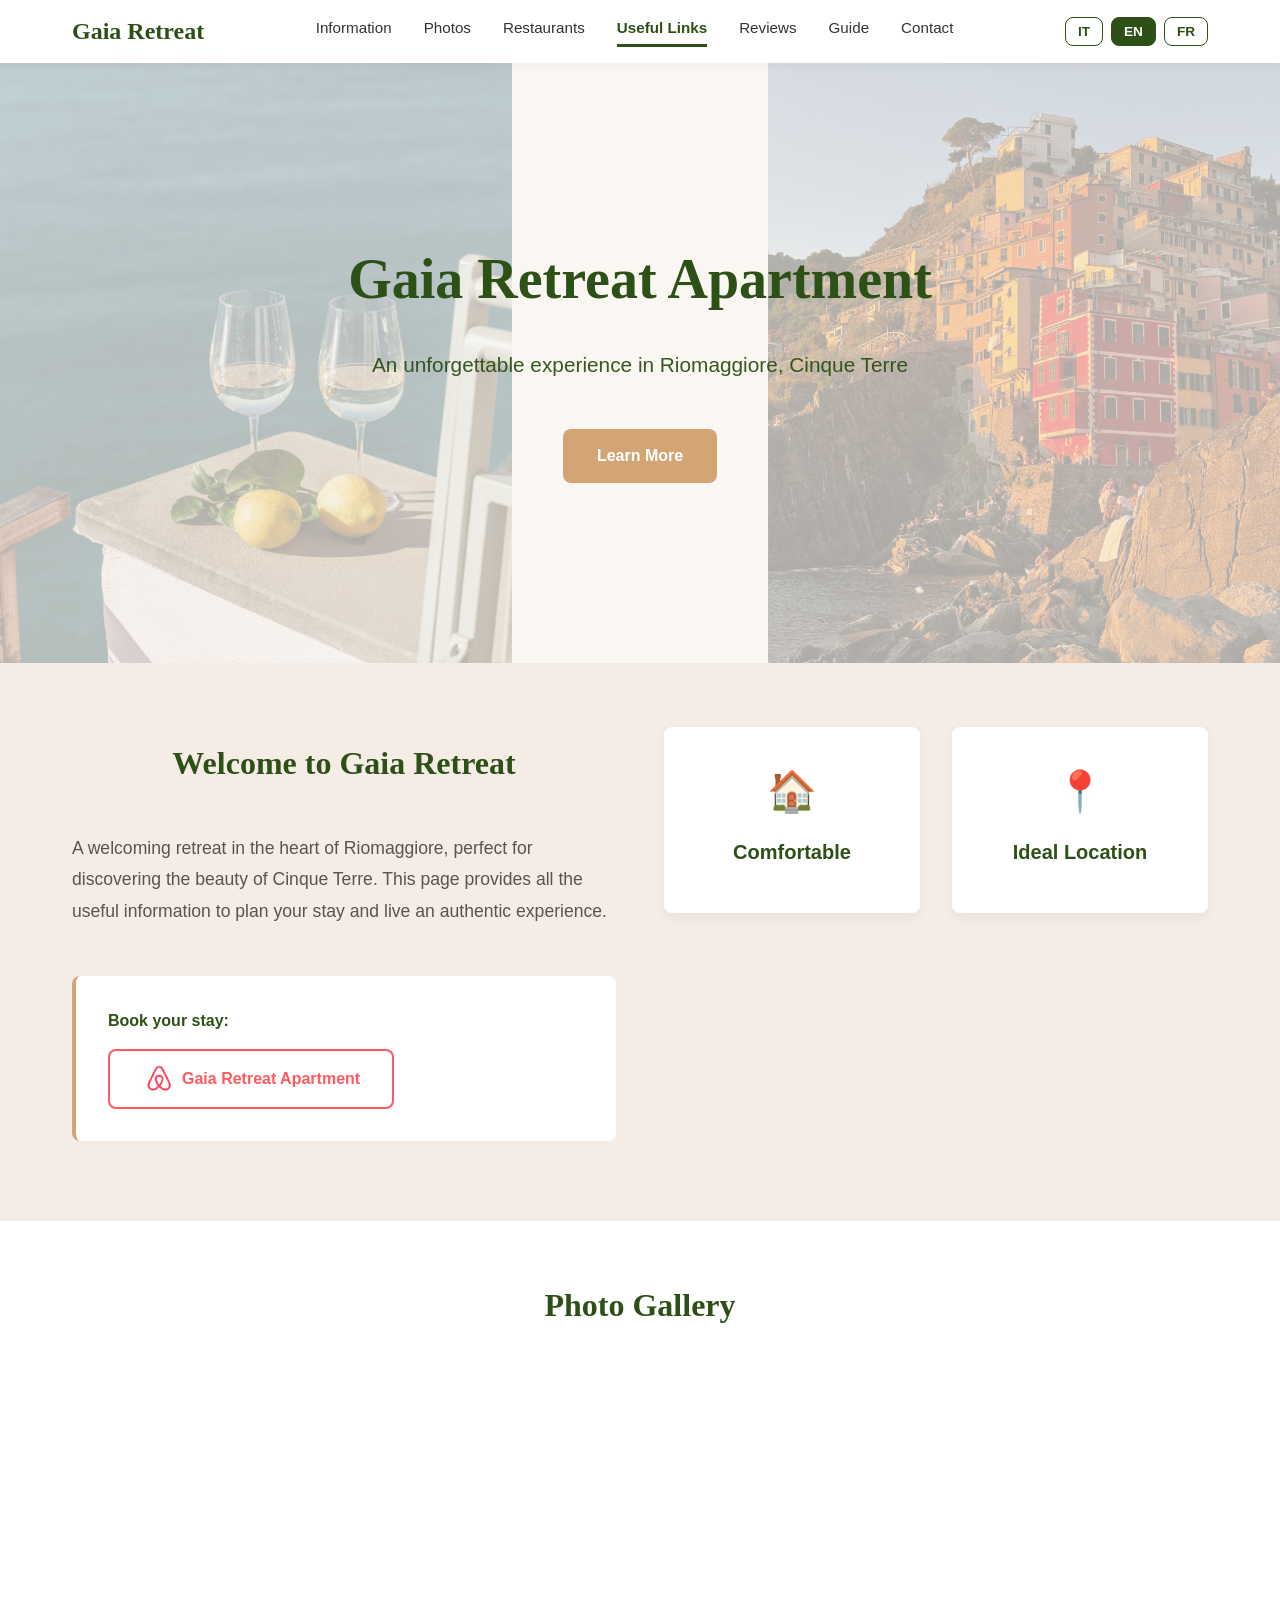
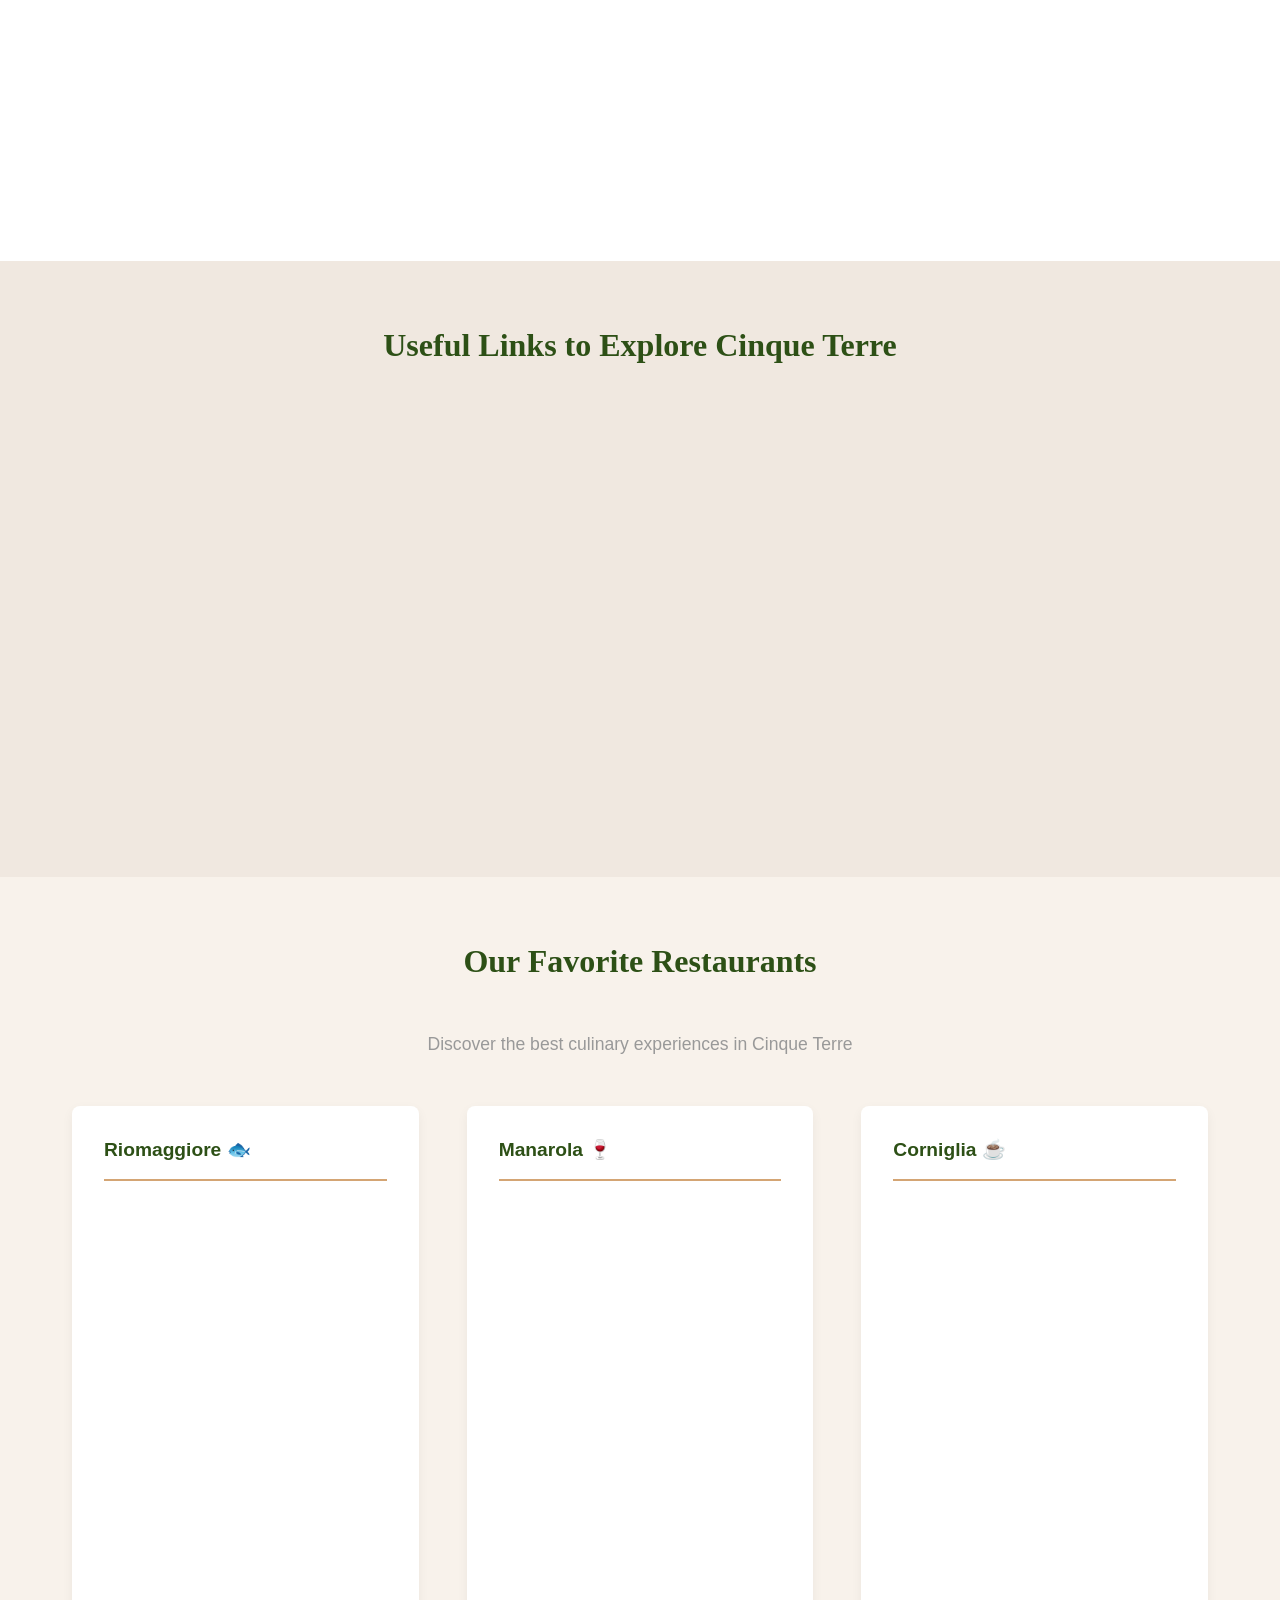
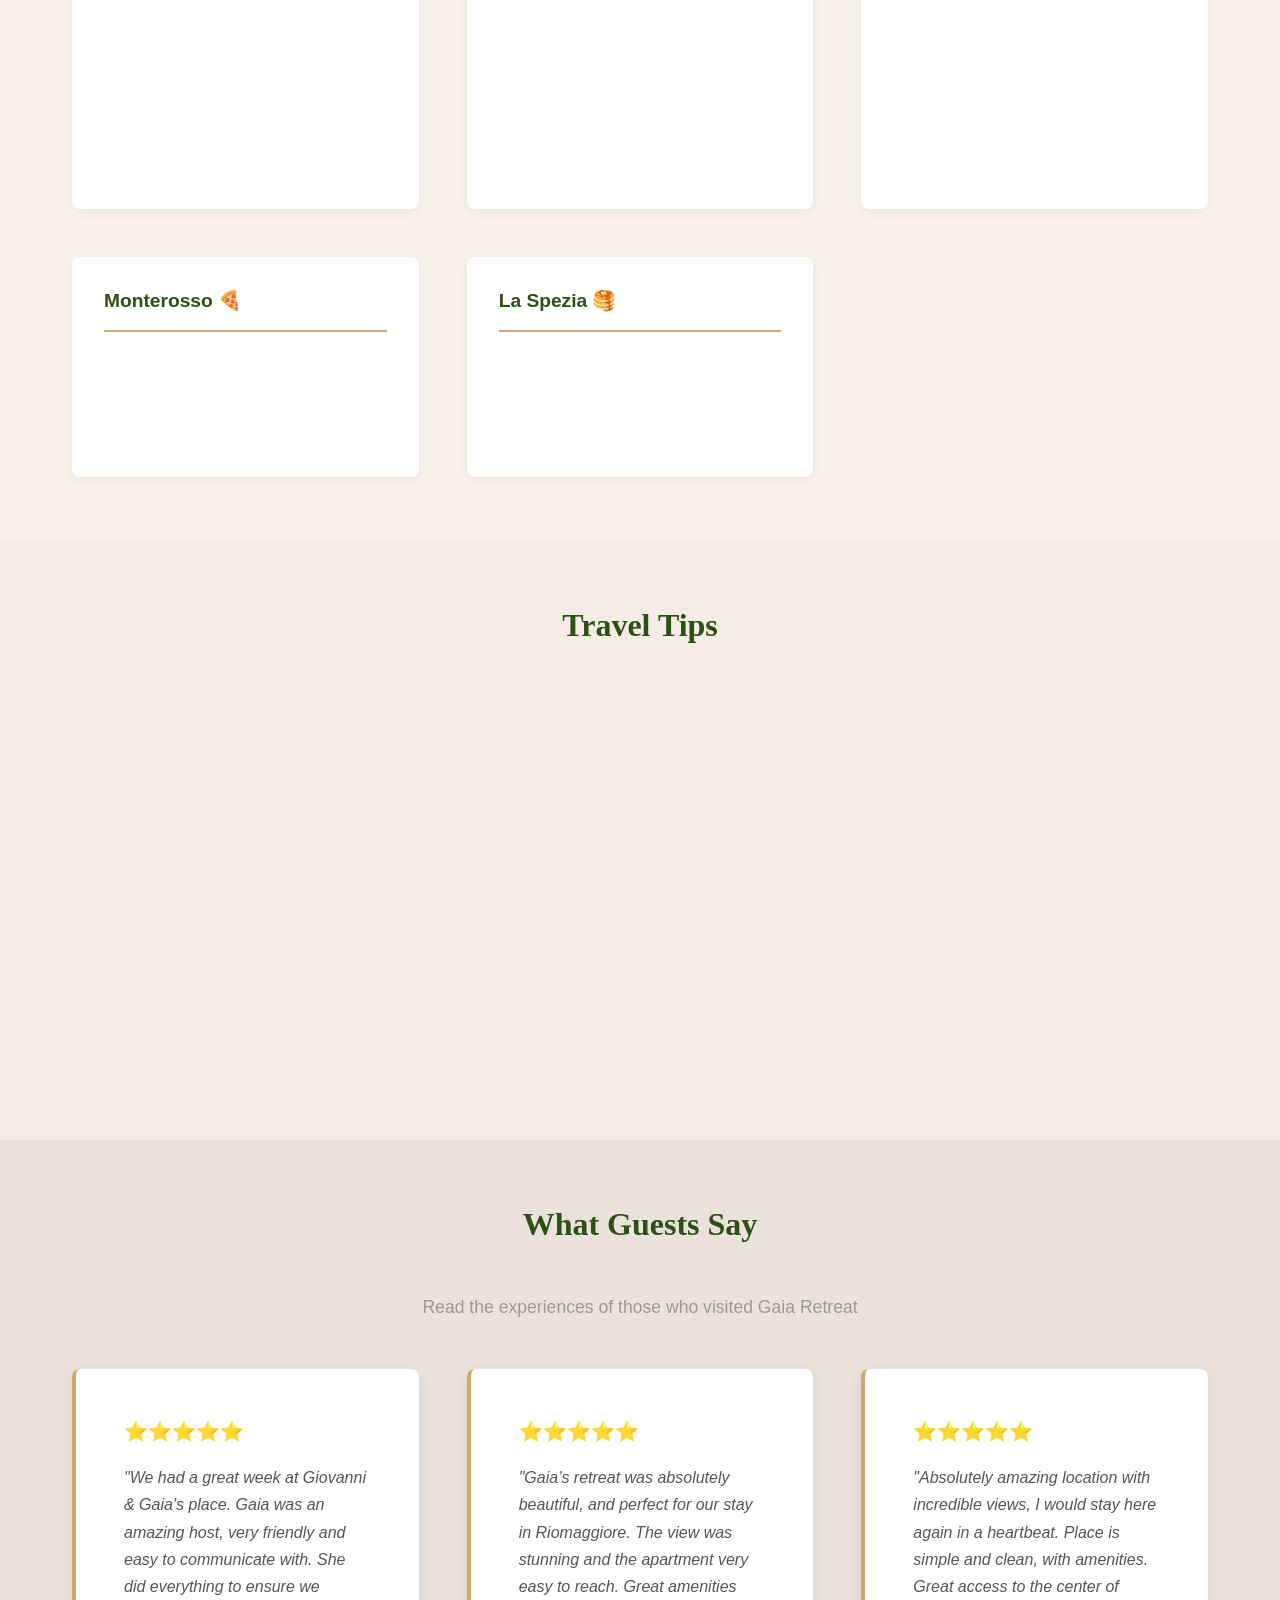
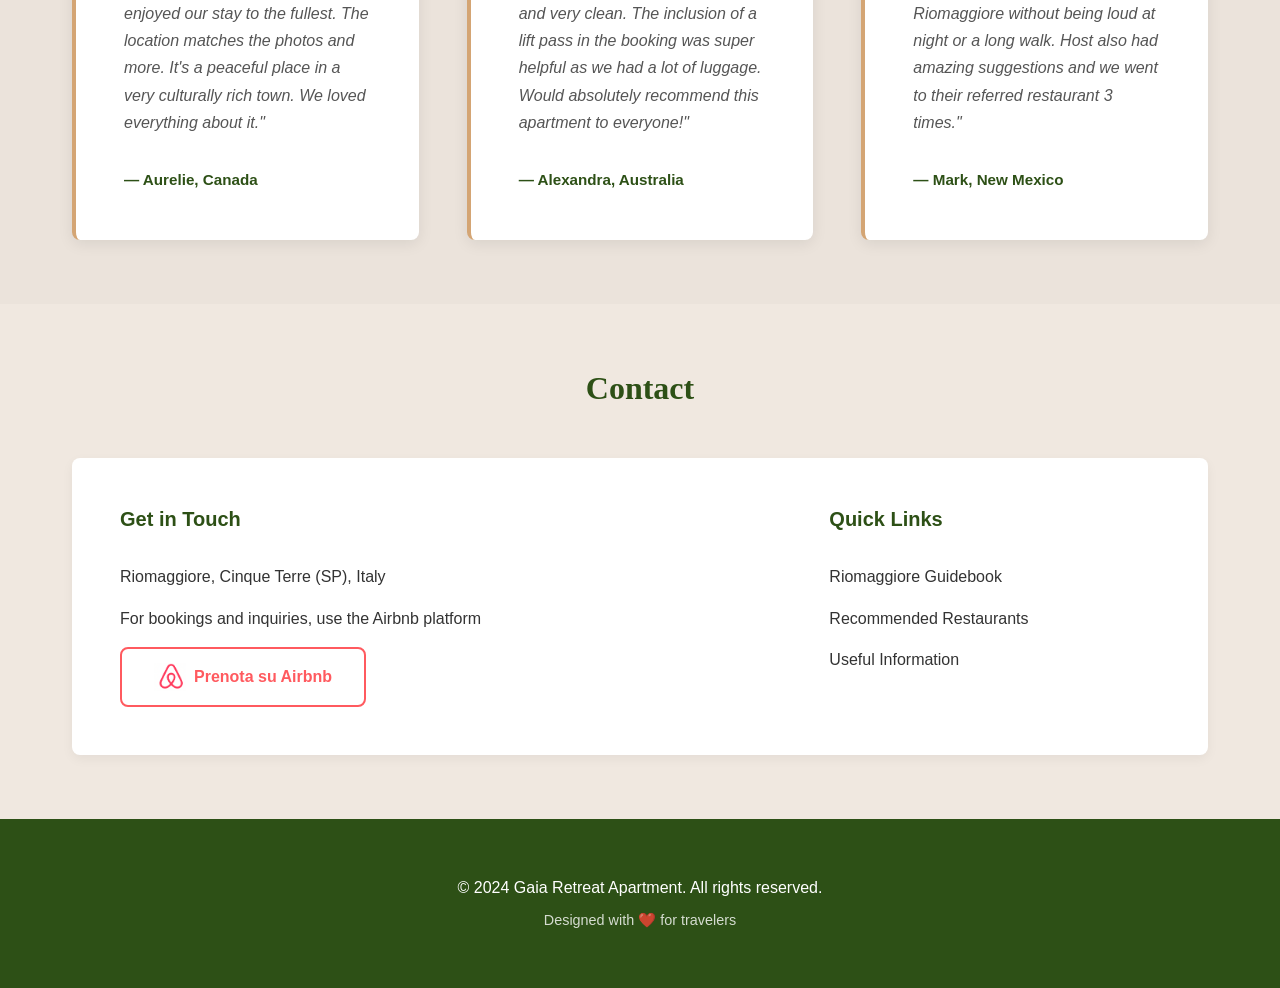
==== index.html @ 9d8e3b81 "Highlight Siti Utili menu item - Added nav-link-featured class to Siti Utili link - Green color text" ====
<!DOCTYPE html>
<html lang="it">
<head>
    <meta charset="UTF-8">
    <meta name="viewport" content="width=device-width, initial-scale=1.0">
    <meta name="description" content="Gaia Retreat Apartment - Luxury vacation rental in Riomaggiore, Cinque Terre">
    <meta name="theme-color" content="#2d5016">
    <title>Gaia Retreat Apartment - Riomaggiore, Cinque Terre</title>
    <link rel="stylesheet" href="styles.css">
</head>
<body>
    <!-- Navigation -->
    <nav class="navbar">
        <div class="container">
            <div class="nav-brand">
                <h1>Gaia Retreat</h1>
            </div>
            <button class="hamburger" id="hamburger">
                <span></span>
                <span></span>
                <span></span>
            </button>
            <div class="nav-menu" id="navMenu">
                <a href="#about" class="nav-link" data-i18n="nav.about">Informazioni</a>
                <a href="#gallery" class="nav-link" data-i18n="nav.gallery">Foto</a>
                <a href="#restaurants" class="nav-link" data-i18n="nav.restaurants">Locali</a>
                <a href="#useful-links" class="nav-link nav-link-featured" data-i18n="nav.links">Siti Utili</a>
                <a href="#testimonials" class="nav-link" data-i18n="nav.reviews">Recensioni</a>
                <a href="#travel-tips" class="nav-link" data-i18n="nav.tips">Guida</a>
                <a href="#contact" class="nav-link" data-i18n="nav.contact">Contatti</a>
            </div>
            <div class="language-switcher">
                <button class="lang-btn" data-lang="it">IT</button>
                <button class="lang-btn active" data-lang="en">EN</button>
                <button class="lang-btn" data-lang="fr">FR</button>
            </div>
        </div>
    </nav>

    <!-- Hero Section -->
    <header class="hero">
        <div class="hero-background hero-background-left"></div>
        <div class="hero-content">
            <h2 class="hero-title" data-i18n="hero.title">Gaia Retreat Apartment</h2>
            <p class="hero-subtitle" data-i18n="hero.subtitle">Un'esperienza indimenticabile a Riomaggiore, Cinque Terre</p>
            <a href="#about" class="btn btn-primary" data-i18n="hero.cta">Scopri di più</a>
        </div>
        <div class="hero-background hero-background-right"></div>
    </header>

    <!-- About Section -->
    <section id="about" class="section about-section">
        <div class="container">
            <div class="about-grid">
                <div class="about-content">
                    <h2 class="section-title" data-i18n="about.title">Benvenuto a Gaia Retreat</h2>
                    <p class="about-text" data-i18n="about.description">Un rifugio accogliente nel cuore di Riomaggiore, perfetto per scoprire la bellezza delle Cinque Terre. Questa pagina è stata pensata per fornire tutte le informazioni utili per pianificare il tuo soggiorno e vivere un'esperienza autentica.</p>
                    
                    <div class="booking-cta">
                        <p data-i18n="about.booking">Prenota il tuo soggiorno:</p>
                        <a href="https://www.airbnb.it/rooms/1349419281125459428" target="_blank" class="btn btn-primary btn-airbnb" data-lang-link="airbnb-booking">
                            <img src="images/airbnb-logo.png" alt="Airbnb" class="airbnb-logo">
                            Gaia Retreat Apartment
                        </a>
                    </div>
                </div>
                <div class="about-features">
                    <div class="feature-card">
                        <span class="feature-icon">🏠</span>
                        <h3 data-i18n="features.comfortable">Confortevole</h3>
                    </div>
                    <div class="feature-card">
                        <span class="feature-icon">📍</span>
                        <h3 data-i18n="features.location">Posizione ideale</h3>
                    </div>
                    <div class="feature-card">
                        <span class="feature-icon">🌅</span>
                        <h3 data-i18n="features.views">Vedute mozzafiato</h3>
                    </div>
                    <div class="feature-card">
                        <span class="feature-icon">❤️</span>
                        <h3 data-i18n="features.authentic">Esperienza autentica</h3>
                    </div>
                </div>
            </div>
        </div>
    </section>

    <!-- Gallery Section -->
    <section id="gallery" class="section gallery-section">
        <div class="container">
            <h2 class="section-title" data-i18n="gallery.title">Galleria Foto</h2>
            <div class="gallery-grid">
                <div class="gallery-item">
                    <img src="images/apartment-view.jpg" alt="Apartment view" loading="lazy">
                </div>
                <div class="gallery-item">
                    <img src="images/living-room.jpg" alt="Living room" loading="lazy">
                </div>
                <div class="gallery-item">
                    <img src="images/bedroom.jpg" alt="Bedroom" loading="lazy">
                </div>
                <div class="gallery-item">
                    <img src="images/kitchen.jpg" alt="Kitchen" loading="lazy">
                </div>
                <div class="gallery-item">
                    <img src="images/bathroom.jpg" alt="Bathroom" loading="lazy">
                </div>
                <div class="gallery-item">
                    <img src="images/terrace.jpg" alt="Terrace" loading="lazy">
                </div>
                <div class="gallery-item">
                    <img src="images/town_view.jpg" alt="Town view" loading="lazy">
                </div>
                <div class="gallery-item">
                    <img src="images/details.jpg" alt="Details" loading="lazy">
                </div>
            </div>
        </div>
    </section>

    <!-- Useful Links Section -->
    <section id="useful-links" class="section links-section">
        <div class="container">
            <h2 class="section-title" data-i18n="links.title">Link Utili per Esplorare le Cinque Terre</h2>
            <div class="links-grid">
                <a href="https://www.parconazionale5terre.it/arr.php" target="_blank" class="link-card" data-lang-link="parco-nazionale">
                    <span class="link-icon">✈️</span>
                    <h3 data-i18n="links.howtoreach">Come arrivare?</h3>
                </a>
                <a href="https://www.viadellamore.info/biglietti" target="_blank" class="link-card" data-lang-link="via-amore-tickets">
                    <span class="link-icon">🎫</span>
                    <h3 data-i18n="links.tickets">Cinque Terre Card</h3>
                </a>
                <a href="https://www.navigazionegolfodeipoeti.it/it/orari" target="_blank" class="link-card" data-lang-link="ferries">
                    <span class="link-icon">⛴️</span>
                    <h3 data-i18n="links.ferries">Orari Battelli</h3>
                </a>
                <a href="https://www.parconazionale5terre.it/sentieri-outdoor.php" target="_blank" class="link-card" data-lang-link="sentieri">
                    <span class="link-icon">⛰️</span>
                    <h3 data-i18n="links.trails">Sentieri</h3>
                </a>
                <a href="https://www.viadellamore.info" target="_blank" class="link-card" data-lang-link="via-amore">
                    <span class="link-icon">❤️</span>
                    <h3 data-i18n="links.viadellAmore">Via dell'Amore</h3>
                </a>
                <a href="https://lombardo-geosystems.it/mappa/Riomaggiore/" target="_blank" class="link-card">
                    <span class="link-icon">🗺️</span>
                    <h3 data-i18n="links.map">Mappa Interattiva</h3>
                </a>
                <a href="https://mobpark.eu/servizi/park-centro-stazione-la-spezia/" target="_blank" class="link-card">
                    <span class="link-icon">🚗</span>
                    <h3 data-i18n="links.parking1">Parcheggio La Spezia</h3>
                </a>
                <a href="https://www.parkopedia.it/parcheggi/garage/rio_park/19017/riomaggiore/" target="_blank" class="link-card">
                    <span class="link-icon">🚗</span>
                    <h3 data-i18n="links.parking2">RioPark Riomaggiore</h3>
                </a>
            </div>
        </div>
    </section>

    <!-- Restaurants Section -->
    <section id="restaurants" class="section restaurants-section">
        <div class="container">
            <h2 class="section-title" data-i18n="restaurants.title">I Nostri Locali Preferiti</h2>
            <p class="section-subtitle" data-i18n="restaurants.subtitle">Scopri le migliori esperienze culinarie nelle Cinque Terre</p>
            
            <div class="restaurants-grid">
                <!-- Riomaggiore -->
                <div class="restaurants-category">
                    <h3 class="category-title">Riomaggiore 🐟</h3>
                    <div class="restaurant-list">
                        <a href="https://www.tripadvisor.it/Restaurant_Review-g187821-d8670462-Reviews-Rio_Bistrot-Riomaggiore_Cinque_Terre_Italian_Riviera_Liguria.html" target="_blank" class="restaurant-item">
                            <span class="rest-name">Rio Bistrot</span>
                            <span class="rest-cuisine">Ristorante</span>
                        </a>
                        <a href="https://www.tripadvisor.it/Restaurant_Review-g187821-d1372485-Reviews-IL_Grottino-Riomaggiore_Cinque_Terre_Italian_Riviera_Liguria.html" target="_blank" class="restaurant-item">
                            <span class="rest-name">Il Grottino</span>
                            <span class="rest-cuisine">Ristorante - Pesce & Pasta</span>
                        </a>
                        <a href="https://www.tripadvisor.it/Restaurant_Review-g187821-d12419320-Reviews-Old_School_Riomaggiore-Riomaggiore_Cinque_Terre_Italian_Riviera_Liguria.html" target="_blank" class="restaurant-item">
                            <span class="rest-name">Old School Cocktails & Food</span>
                            <span class="rest-cuisine">Cocktail Bar & Food</span>
                        </a>
                        <a href="https://apiedema.it" target="_blank" class="restaurant-item">
                            <span class="rest-name">A piè de Ma</span>
                            <span class="rest-cuisine">Bar Ristorante - Vini</span>
                        </a>
                        <a href="https://terradibargon.com" target="_blank" class="restaurant-item">
                            <span class="rest-name">Terre di Bargòn</span>
                            <span class="rest-cuisine">Degustazione Sciacchetrà</span>
                        </a>
                        <a href="https://www.instagram.com/donnalucia_riomaggiore/" target="_blank" class="restaurant-item">
                            <span class="rest-name">La Bottega di Donna Lucia</span>
                            <span class="rest-cuisine">Focacceria & Pizzeria</span>
                        </a>
                    </div>
                </div>

                <!-- Manarola -->
                <div class="restaurants-category">
                    <h3 class="category-title">Manarola 🍷</h3>
                    <div class="restaurant-list">
                        <a href="https://www.tripadvisor.it/Restaurant_Review-g187819-d27694433-Reviews-Focacceria_A_Pie_De_Campu-Manarola_Cinque_Terre_Italian_Riviera_Liguria.html" target="_blank" class="restaurant-item">
                            <span class="rest-name">A piè de campu</span>
                            <span class="rest-cuisine">Focacceria</span>
                        </a>
                        <a href="https://apiedecampu5terre.wordpress.com/" target="_blank" class="restaurant-item">
                            <span class="rest-name">A piè de Campu Wine Experience</span>
                            <span class="rest-cuisine">Wine Bar</span>
                        </a>
                    </div>
                </div>

                <!-- Corniglia -->
                <div class="restaurants-category">
                    <h3 class="category-title">Corniglia ☕️</h3>
                    <div class="restaurant-list">
                        <a href="https://www.instagram.com/marina_di_corniglia/" target="_blank" class="restaurant-item">
                            <span class="rest-name">Marina di Corniglia</span>
                            <span class="rest-cuisine">Bar Drink & Food</span>
                        </a>
                        <a href="https://www.instagram.com/a.caneva/" target="_blank" class="restaurant-item">
                            <span class="rest-name">A' caneva</span>
                            <span class="rest-cuisine">Bar & Café</span>
                        </a>
                    </div>
                </div>

                <!-- Monterosso -->
                <div class="restaurants-category">
                    <h3 class="category-title">Monterosso 🍕</h3>
                    <div class="restaurant-list">
                        <a href="https://www.google.com/maps/place/Il+Frantoio/" target="_blank" class="restaurant-item">
                            <span class="rest-name">Il Frantoio</span>
                            <span class="rest-cuisine">Focacceria</span>
                        </a>
                    </div>
                </div>

                <!-- La Spezia -->
                <div class="restaurants-category">
                    <h3 class="category-title">La Spezia 🥞</h3>
                    <div class="restaurant-list">
                        <a href="https://www.tripadvisor.it/Restaurant_Review-g187824-d27425636-Reviews-Ciao_Baby-La_Spezia_Province_of_La_Spezia_Liguria.html" target="_blank" class="restaurant-item">
                            <span class="rest-name">Ciao baby</span>
                            <span class="rest-cuisine">Brunch</span>
                        </a>
                    </div>
                </div>
            </div>
        </div>
    </section>

    <!-- Travel Tips Section -->
    <section id="travel-tips" class="section travel-tips-section">
        <div class="container">
            <h2 class="section-title" data-i18n="tips.title">Consigli per i Viaggiatori</h2>
            <div class="tips-grid">
                <div class="tip-card">
                    <h3 data-i18n="tips.best-season">Miglior Periodo</h3>
                    <p data-i18n="tips.best-season-desc"> I mesi primaverili e di fine estate offrono il clima migliore e meno affollamento</p>
                </div>
                <div class="tip-card">
                    <h3 data-i18n="tips.what-to-pack">Cosa Portare</h3>
                    <p data-i18n="tips.what-to-pack-desc">Scarpe comode, crema solare, borraccia e una giacca leggera per le serate</p>
                </div>
                <div class="tip-card">
                    <h3 data-i18n="tips.transportation">Trasporti</h3>
                    <p data-i18n="tips.transportation-desc">La Cinque Terre Card include tutti i treni e autobus. Non è necessaria un'auto, che sconsigliamo per raggiungere le Cinque Terre</p>
                </div>
                <div class="tip-card">
                    <h3 data-i18n="tips.local-cuisine">Cucina Locale</h3>
                    <p data-i18n="tips.local-cuisine-desc">Trofie al pesto, spaghetti ai frutti di mare e focaccia sono i piatti must-try</p>
                </div>
                <div class="tip-card">
                    <h3 data-i18n="tips.hiking">Escursionismo</h3>
                    <p data-i18n="tips.hiking-desc">I sentieri sono ben segnalati. Inizia presto per evitare le folle e il caldo</p>
                </div>
                <div class="tip-card">
                    <h3 data-i18n="tips.photography">Fotografia</h3>
                    <p data-i18n="tips.photography-desc">I migliori tramonti si vedono dal nostro balcone privato e dalla Via dell'Amore, così come le stelle nelle belle serate estive</p>
                </div>
            </div>
        </div>
    </section>

    <!-- Testimonials Section -->
    <section id="testimonials" class="section testimonials-section">
        <div class="container">
            <h2 class="section-title" data-i18n="testimonials.title">Cosa Dicono gli Ospiti</h2>
            <p class="section-subtitle" data-i18n="testimonials.subtitle">Leggi le esperienze di chi ha visitato Gaia Retreat</p>
            
            <div class="testimonials-grid">
                <div class="testimonial-card">
                    <div class="testimonial-stars">⭐⭐⭐⭐⭐</div>
                    <p class="testimonial-text">"We had a great week at Giovanni & Gaia's place. Gaia was an amazing host, very friendly and easy to communicate with. She did everything to ensure we enjoyed our stay to the fullest. The location matches the photos and more. It's a peaceful place in a very culturally rich town. We loved everything about it."</p>
                    <p class="testimonial-author">— Aurelie, Canada</p>
                </div>
                <div class="testimonial-card">
                    <div class="testimonial-stars">⭐⭐⭐⭐⭐</div>
                    <p class="testimonial-text">"Gaia’s retreat was absolutely beautiful, and perfect for our stay in Riomaggiore. The view was stunning and the apartment very easy to reach. Great amenities and very clean. The inclusion of a lift pass in the booking was super helpful as we had a lot of luggage. Would absolutely recommend this apartment to everyone!"</p>
                    <p class="testimonial-author">— Alexandra, Australia</p>
                </div>
                <div class="testimonial-card">
                    <div class="testimonial-stars">⭐⭐⭐⭐⭐</div>
                    <p class="testimonial-text">"Absolutely amazing location with incredible views, I would stay here again in a heartbeat. Place is simple and clean, with amenities. Great access to the center of Riomaggiore without being loud at night or a long walk. Host also had amazing suggestions and we went to their referred restaurant 3 times."</p>
                    <p class="testimonial-author">— Mark, New Mexico</p>
                </div>
            </div>
        </div>
    </section>

    <!-- Contact Section -->
    <section id="contact" class="section contact-section">
        <div class="container">
            <h2 class="section-title" data-i18n="contact.title">Contatti</h2>
            <div class="contact-content">
                <div class="contact-info">
                    <h3 data-i18n="contact.reach">Come raggiungerci</h3>
                    <p data-i18n="contact.location">Riomaggiore, Cinque Terre (SP), Italia</p>
                    <p data-i18n="contact.booking-info">Per prenotazioni e domande, usa la piattaforma Airbnb</p>
                    <a href="https://www.airbnb.it/rooms/1349419281125459428" target="_blank" class="btn btn-primary btn-airbnb" data-lang-link="airbnb-booking">
                        <img src="images/airbnb-logo.png" alt="Airbnb" class="airbnb-logo">
                        Prenota su Airbnb
                    </a>
                </div>
                <div class="contact-sidebar">
                    <h3 data-i18n="contact.quick-links">Link Rapidi</h3>
                    <ul>
                        <li><a href="https://www.airbnb.it/s/guidebooks?refinement_paths%5B%5D=%2Fguidebooks%2F6499697&s=67&unique_share_id=6a8b0c51-3e35-4cc2-86d9-555f4eb29730" target="_blank" data-i18n="contact.guidebook">Guidebook Riomaggiore</a></li>
                        <li><a href="#restaurants" data-i18n="contact.restaurants">Ristoranti Consigliati</a></li>
                        <li><a href="#useful-links" data-i18n="contact.info-links">Informazioni Utili</a></li>
                    </ul>
                </div>
            </div>
        </div>
    </section>

    <!-- Footer -->
    <footer class="footer">
        <div class="container">
            <p data-i18n="footer.copyright">&copy; 2024 Gaia Retreat Apartment. Tutti i diritti riservati.</p>
            <p class="footer-credit">Designed with ❤️ for travelers</p>
        </div>
    </footer>

    <script src="translations.js"></script>
    <script src="script.js"></script>
</body>
</html>
---- styles.css ----
/* ============================================
   GAIA RETREAT APARTMENT - PROFESSIONAL DESIGN
   ============================================ */

:root {
    --color-primary: #2d5016;
    --color-secondary: #8b7355;
    --color-accent: #d4a574;
    --color-light: #f5f5f0;
    --color-dark: #1a1a1a;
    --color-text: #333333;
    --color-muted: #999999;
    
    --spacing-xs: 0.5rem;
    --spacing-sm: 1rem;
    --spacing-md: 2rem;
    --spacing-lg: 3rem;
    --spacing-xl: 4rem;
    
    --font-sans: -apple-system, BlinkMacSystemFont, 'Segoe UI', Roboto, 'Helvetica Neue', Arial, sans-serif;
    --font-serif: 'Georgia', 'Garamond', serif;
    
    --border-radius: 8px;
    --transition: all 0.3s ease;
}

/* ============================================
   RESET & GENERAL
   ============================================ */

* {
    margin: 0;
    padding: 0;
    box-sizing: border-box;
}

html {
    scroll-behavior: smooth;
}

body {
    font-family: var(--font-sans);
    color: var(--color-text);
    background-color: #faf7f2;
    line-height: 1.6;
}

.container {
    max-width: 1200px;
    margin: 0 auto;
    padding: 0 var(--spacing-md);
}

/* ============================================
   TYPOGRAPHY
   ============================================ */

h1, h2, h3, h4, h5, h6 {
    line-height: 1.3;
    margin-bottom: var(--spacing-sm);
}

h1 {
    font-size: 2.5rem;
    font-weight: 700;
    font-family: var(--font-serif);
}

h2 {
    font-size: 2rem;
    font-weight: 600;
    font-family: var(--font-serif);
}

h3 {
    font-size: 1.25rem;
    font-weight: 600;
}

p {
    margin-bottom: var(--spacing-sm);
}

a {
    color: var(--color-primary);
    text-decoration: none;
    transition: var(--transition);
}

a:hover {
    color: var(--color-accent);
}

/* ============================================
   NAVIGATION
   ============================================ */

.navbar {
    position: sticky;
    top: 0;
    z-index: 100;
    background: white;
    box-shadow: 0 2px 10px rgba(0, 0, 0, 0.05);
}

.navbar .container {
    display: flex;
    justify-content: space-between;
    align-items: center;
    padding: var(--spacing-sm) var(--spacing-md);
}

.nav-brand h1 {
    font-size: 1.5rem;
    margin: 0;
    color: var(--color-primary);
}

.nav-menu {
    display: flex;
    gap: var(--spacing-md);
    flex-wrap: wrap;
    justify-content: center;
    flex: 1;
    margin: 0 var(--spacing-md);
}

.nav-link {
    font-size: 0.95rem;
    font-weight: 500;
    color: var(--color-text);
    border-bottom: 2px solid transparent;
    padding-bottom: 4px;
    transition: var(--transition);
}

.nav-link:hover {
    color: var(--color-primary);
    border-bottom-color: var(--color-accent);
}

.nav-link-featured {
    color: var(--color-primary);
    font-weight: 700;
    border-bottom: 3px solid var(--color-primary);
    padding-bottom: 2px;
}

.nav-link-featured:hover {
    border-bottom-color: var(--color-accent);
}

.language-switcher {
    display: flex;
    gap: var(--spacing-xs);
}

.hamburger {
    display: none;
    flex-direction: column;
    background: none;
    border: none;
    cursor: pointer;
    gap: 5px;
}

.hamburger span {
    width: 25px;
    height: 3px;
    background-color: var(--color-primary);
    transition: var(--transition);
}

.hamburger.active span:nth-child(1) {
    transform: rotate(45deg) translate(8px, 8px);
}

.hamburger.active span:nth-child(2) {
    opacity: 0;
}

.hamburger.active span:nth-child(3) {
    transform: rotate(-45deg) translate(7px, -7px);
}

.lang-btn {
    padding: 6px 12px;
    border: 1px solid var(--color-primary);
    background: transparent;
    color: var(--color-primary);
    border-radius: var(--border-radius);
    cursor: pointer;
    font-size: 0.85rem;
    font-weight: 600;
    transition: var(--transition);
}

.lang-btn.active {
    background: var(--color-primary);
    color: white;
}

.lang-btn:hover {
    background: var(--color-primary);
    color: white;
}

/* ============================================
   HERO SECTION
   ============================================ */

.hero {
    position: relative;
    min-height: 600px;
    display: flex;
    align-items: center;
    justify-content: center;
    overflow: hidden;
    padding: var(--spacing-xl) var(--spacing-md);
    background: #faf7f2;
}

.hero-background {
    position: absolute;
    top: 0;
    height: 100%;
    opacity: 0.3;
}

.hero-background-left {
    left: 0;
    width: 40%;
    background: url('images/apartment-view.jpg') no-repeat left center;
    background-size: cover;
}

.hero-background-right {
    right: 0;
    width: 40%;
    background: url('images/town_view.jpg') no-repeat right center;
    background-size: cover;
}

.hero-content {
    position: relative;
    z-index: 2;
    text-align: center;
    color: white;
    max-width: 700px;
}

.hero-title {
    font-size: 3.5rem;
    font-weight: 700;
    margin-bottom: var(--spacing-md);
    font-family: var(--font-serif);
    color: var(--color-primary);
}

.hero-subtitle {
    font-size: 1.3rem;
    margin-bottom: var(--spacing-lg);
    opacity: 0.95;
    font-weight: 300;
    color: var(--color-primary);
}

/* ============================================
   BUTTONS
   ============================================ */

.btn {
    display: inline-block;
    padding: 12px 32px;
    border-radius: var(--border-radius);
    font-weight: 600;
    cursor: pointer;
    transition: var(--transition);
    border: 2px solid transparent;
    text-decoration: none;
    font-size: 1rem;
}

.btn-primary {
    background-color: var(--color-accent);
    color: white;
}

.btn-primary:hover {
    background-color: #c4934a;
    transform: translateY(-2px);
    box-shadow: 0 8px 20px rgba(212, 165, 116, 0.3);
}

.btn-airbnb {
    background-color: white !important;
    color: #FF5A5F;
    border: 2px solid #FF5A5F !important;
    display: inline-flex;
    align-items: center;
    gap: 8px;
}

.btn-airbnb:hover {
    background-color: #FFF5F6 !important;
    transform: translateY(-2px);
    box-shadow: 0 8px 20px rgba(255, 90, 95, 0.3);
}

.airbnb-logo {
    width: 32px;
    height: 32px;
    object-fit: contain;
}

.btn-secondary {
    background-color: white;
    color: var(--color-primary);
    border: 2px solid var(--color-primary);
}

.btn-secondary:hover {
    background-color: var(--color-primary);
    color: white;
    transform: translateY(-2px);
}

/* ============================================
   SECTIONS
   ============================================ */

.section {
    padding: var(--spacing-xl) var(--spacing-md);
}

.section-title {
    text-align: center;
    margin-bottom: var(--spacing-lg);
    color: var(--color-primary);
}

.section-subtitle {
    text-align: center;
    font-size: 1.1rem;
    color: var(--color-muted);
    margin-bottom: var(--spacing-lg);
}

/* ============================================
   ABOUT SECTION
   ============================================ */

.about-section {
    background-color: #f5ede5;
}

.about-grid {
    display: grid;
    grid-template-columns: 1fr 1fr;
    gap: var(--spacing-lg);
    align-items: center;
}

.about-text {
    font-size: 1.1rem;
    color: #555555;
    line-height: 1.8;
    margin-bottom: var(--spacing-lg);
}

.booking-cta {
    background: white;
    padding: var(--spacing-md);
    border-radius: var(--border-radius);
    border-left: 4px solid var(--color-accent);
}

.booking-cta p {
    font-weight: 600;
    margin-bottom: var(--spacing-sm);
    color: var(--color-primary);
}

.about-features {
    display: grid;
    grid-template-columns: 1fr 1fr;
    gap: var(--spacing-md);
}

.feature-card {
    background: white;
    padding: var(--spacing-md);
    border-radius: var(--border-radius);
    text-align: center;
    transition: var(--transition);
    box-shadow: 0 4px 12px rgba(0, 0, 0, 0.05);
}

.feature-card:hover {
    transform: translateY(-4px);
    box-shadow: 0 8px 20px rgba(0, 0, 0, 0.1);
}

.feature-icon {
    font-size: 2.5rem;
    display: block;
    margin-bottom: var(--spacing-sm);
}

.feature-card h3 {
    color: var(--color-primary);
}

/* ============================================
   GALLERY SECTION
   ============================================ */

.gallery-section {
    background-color: #ffffff;
}

.gallery-grid {
    display: grid;
    grid-template-columns: repeat(auto-fit, minmax(250px, 1fr));
    gap: var(--spacing-md);
}

.gallery-item {
    position: relative;
    overflow: hidden;
    border-radius: var(--border-radius);
    aspect-ratio: 4/3;
    box-shadow: 0 4px 12px rgba(0, 0, 0, 0.1);
    transition: var(--transition);
}

.gallery-item:hover {
    transform: scale(1.05);
    box-shadow: 0 8px 20px rgba(0, 0, 0, 0.2);
}

.gallery-item img {
    width: 100%;
    height: 100%;
    object-fit: cover;
    object-position: center center;
    display: block;
}

/* Terrace - sposta l'inquadratura un po' più in basso */
.gallery-grid > .gallery-item:nth-child(6) img {
    object-position: center 60%;
}

/* Living room - sposta leggermente più in basso */
.gallery-grid > .gallery-item:nth-child(2) img {
    object-position: center 55%;
}

/* Bedroom - sposta più in basso */
.gallery-grid > .gallery-item:nth-child(3) img {
    object-position: center 65%;
}

/* Town view - sposta più in alto */
.gallery-grid > .gallery-item:nth-child(7) img {
    object-position: center 35%;
}

/* ============================================
   LINKS SECTION
   ============================================ */

.links-section {
    background-color: #f0e8e0;
}

.links-grid {
    display: grid;
    grid-template-columns: repeat(auto-fit, minmax(200px, 1fr));
    gap: var(--spacing-md);
}

.link-card {
    background: white;
    padding: var(--spacing-md);
    border-radius: var(--border-radius);
    text-align: center;
    transition: var(--transition);
    box-shadow: 0 4px 12px rgba(0, 0, 0, 0.05);
    color: var(--color-text);
}

.link-card:hover {
    transform: translateY(-6px);
    box-shadow: 0 10px 25px rgba(0, 0, 0, 0.1);
    color: var(--color-primary);
}

.link-icon {
    font-size: 2rem;
    display: block;
    margin-bottom: var(--spacing-sm);
}

.link-card h3 {
    color: var(--color-primary);
    margin: 0;
}

/* ============================================
   RESTAURANTS SECTION
   ============================================ */

.restaurants-section {
    background-color: #f8f2eb;
}

.restaurants-grid {
    display: grid;
    grid-template-columns: repeat(auto-fit, minmax(280px, 1fr));
    gap: var(--spacing-lg);
}

.restaurants-category {
    background: white;
    padding: var(--spacing-md);
    border-radius: var(--border-radius);
    box-shadow: 0 4px 12px rgba(0, 0, 0, 0.05);
}

.category-title {
    color: var(--color-primary);
    font-size: 1.2rem;
    margin-bottom: var(--spacing-md);
    padding-bottom: var(--spacing-sm);
    border-bottom: 2px solid var(--color-accent);
}

.restaurant-list {
    display: flex;
    flex-direction: column;
    gap: var(--spacing-sm);
}

.restaurant-item {
    padding: var(--spacing-sm);
    border-radius: 6px;
    transition: var(--transition);
    display: flex;
    flex-direction: column;
}

.restaurant-item:hover {
    background-color: var(--color-light);
}

.rest-name {
    font-weight: 600;
    color: var(--color-primary);
}

.rest-cuisine {
    font-size: 0.9rem;
    color: var(--color-muted);
}

/* ============================================
   TRAVEL TIPS SECTION
   ============================================ */

.travel-tips-section {
    background-color: #f5ede5;
}

.tips-grid {
    display: grid;
    grid-template-columns: repeat(auto-fit, minmax(280px, 1fr));
    gap: var(--spacing-md);
}

.tip-card {
    background: white;
    padding: var(--spacing-md);
    border-radius: var(--border-radius);
    box-shadow: 0 4px 12px rgba(0, 0, 0, 0.05);
    border-top: 4px solid var(--color-accent);
}

.tip-card h3 {
    color: var(--color-primary);
    margin-bottom: var(--spacing-sm);
}

.tip-card p {
    color: #666;
    font-size: 0.95rem;
    line-height: 1.6;
}

/* ============================================
   TESTIMONIALS SECTION
   ============================================ */

.testimonials-section {
    background-color: #ebe3db;
}

.testimonials-grid {
    display: grid;
    grid-template-columns: repeat(auto-fit, minmax(300px, 1fr));
    gap: var(--spacing-lg);
}

.testimonial-card {
    background: white;
    padding: var(--spacing-lg);
    border-radius: var(--border-radius);
    box-shadow: 0 4px 15px rgba(0, 0, 0, 0.08);
    border-left: 4px solid var(--color-accent);
    transition: var(--transition);
}

.testimonial-card:hover {
    transform: translateY(-4px);
    box-shadow: 0 8px 25px rgba(0, 0, 0, 0.12);
}

.testimonial-stars {
    font-size: 1.2rem;
    margin-bottom: var(--spacing-sm);
    color: #ffc107;
}

.testimonial-text {
    color: #555555;
    font-size: 1rem;
    line-height: 1.7;
    margin-bottom: var(--spacing-md);
    font-style: italic;
}

.testimonial-author {
    color: var(--color-primary);
    font-weight: 600;
    font-size: 0.95rem;
    margin: 0;
}

/* ============================================
   CONTACT SECTION
   ============================================ */

.contact-section {
    background-color: #f0e8e0;
}

.contact-content {
    display: grid;
    grid-template-columns: 2fr 1fr;
    gap: var(--spacing-lg);
    background: white;
    padding: var(--spacing-lg);
    border-radius: var(--border-radius);
    box-shadow: 0 4px 12px rgba(0, 0, 0, 0.05);
}

.contact-info h3,
.contact-sidebar h3 {
    color: var(--color-primary);
    margin-bottom: var(--spacing-md);
}

.contact-sidebar ul {
    list-style: none;
}

.contact-sidebar li {
    margin-bottom: var(--spacing-sm);
}

.contact-sidebar a {
    color: var(--color-text);
    border-bottom: 1px solid transparent;
    transition: var(--transition);
}

.contact-sidebar a:hover {
    color: var(--color-primary);
    border-bottom-color: var(--color-accent);
}

/* ============================================
   FOOTER
   ============================================ */

.footer {
    background: var(--color-primary);
    color: white;
    text-align: center;
    padding: var(--spacing-lg) var(--spacing-md);
}

.footer p {
    margin: 0.5rem 0;
}

.footer-credit {
    font-size: 0.9rem;
    opacity: 0.8;
}

/* ============================================
   RESPONSIVE DESIGN
   ============================================ */

@media (max-width: 768px) {
    :root {
        --spacing-lg: 2rem;
        --spacing-xl: 2.5rem;
    }

    .navbar .container {
        flex-direction: column;
        gap: var(--spacing-sm);
    }

    .nav-menu {
        flex-direction: column;
        gap: var(--spacing-sm);
        margin: 0;
    }

    .nav-link {
        display: block;
        text-align: center;
    }

    .hero {
        min-height: 400px;
        padding: var(--spacing-lg) var(--spacing-md);
    }

    .hero-title {
        font-size: 2.2rem;
    }

    .hero-subtitle {
        font-size: 1rem;
    }

    .hero-background {
        width: 100%;
        opacity: 0.5;
    }

    .about-grid {
        grid-template-columns: 1fr;
    }

    .contact-content {
        grid-template-columns: 1fr;
    }

    h1 {
        font-size: 2rem;
    }

    h2 {
        font-size: 1.5rem;
    }

    .section {
        padding: var(--spacing-lg) var(--spacing-md);
    }

    .gallery-grid {
        grid-template-columns: repeat(auto-fit, minmax(150px, 1fr));
    }

    .links-grid,
    .tips-grid {
        grid-template-columns: 1fr;
    }
}

@media (max-width: 480px) {
    :root {
        --spacing-md: 1.5rem;
    }

    .navbar .container {
        flex-wrap: wrap;
    }

    .hamburger {
        display: flex;
        order: 2;
    }

    .nav-menu {
        order: 3;
        width: 100%;
        flex-direction: column;
        gap: 0;
        max-height: 0;
        overflow: hidden;
        transition: max-height 0.3s ease;
    }

    .nav-menu.active {
        max-height: 300px;
        gap: var(--spacing-sm);
        padding: var(--spacing-sm) 0;
        border-top: 1px solid #eee;
    }

    .nav-link {
        display: block;
        padding: var(--spacing-sm) 0;
    }

    .language-switcher {
        width: 100%;
        justify-content: center;
        margin-top: var(--spacing-sm);
        order: 4;
    }

    .hero-title {
        font-size: 1.8rem;
    }

    .about-features {
        grid-template-columns: 1fr;
    }

    .restaurants-grid {
        grid-template-columns: 1fr;
    }
}

/* ============================================
   ANIMATIONS
   ============================================ */

@keyframes fadeInUp {
    from {
        opacity: 0;
        transform: translateY(20px);
    }
    to {
        opacity: 1;
        transform: translateY(0);
    }
}

.section {
    animation: fadeInUp 0.6s ease-out;
}
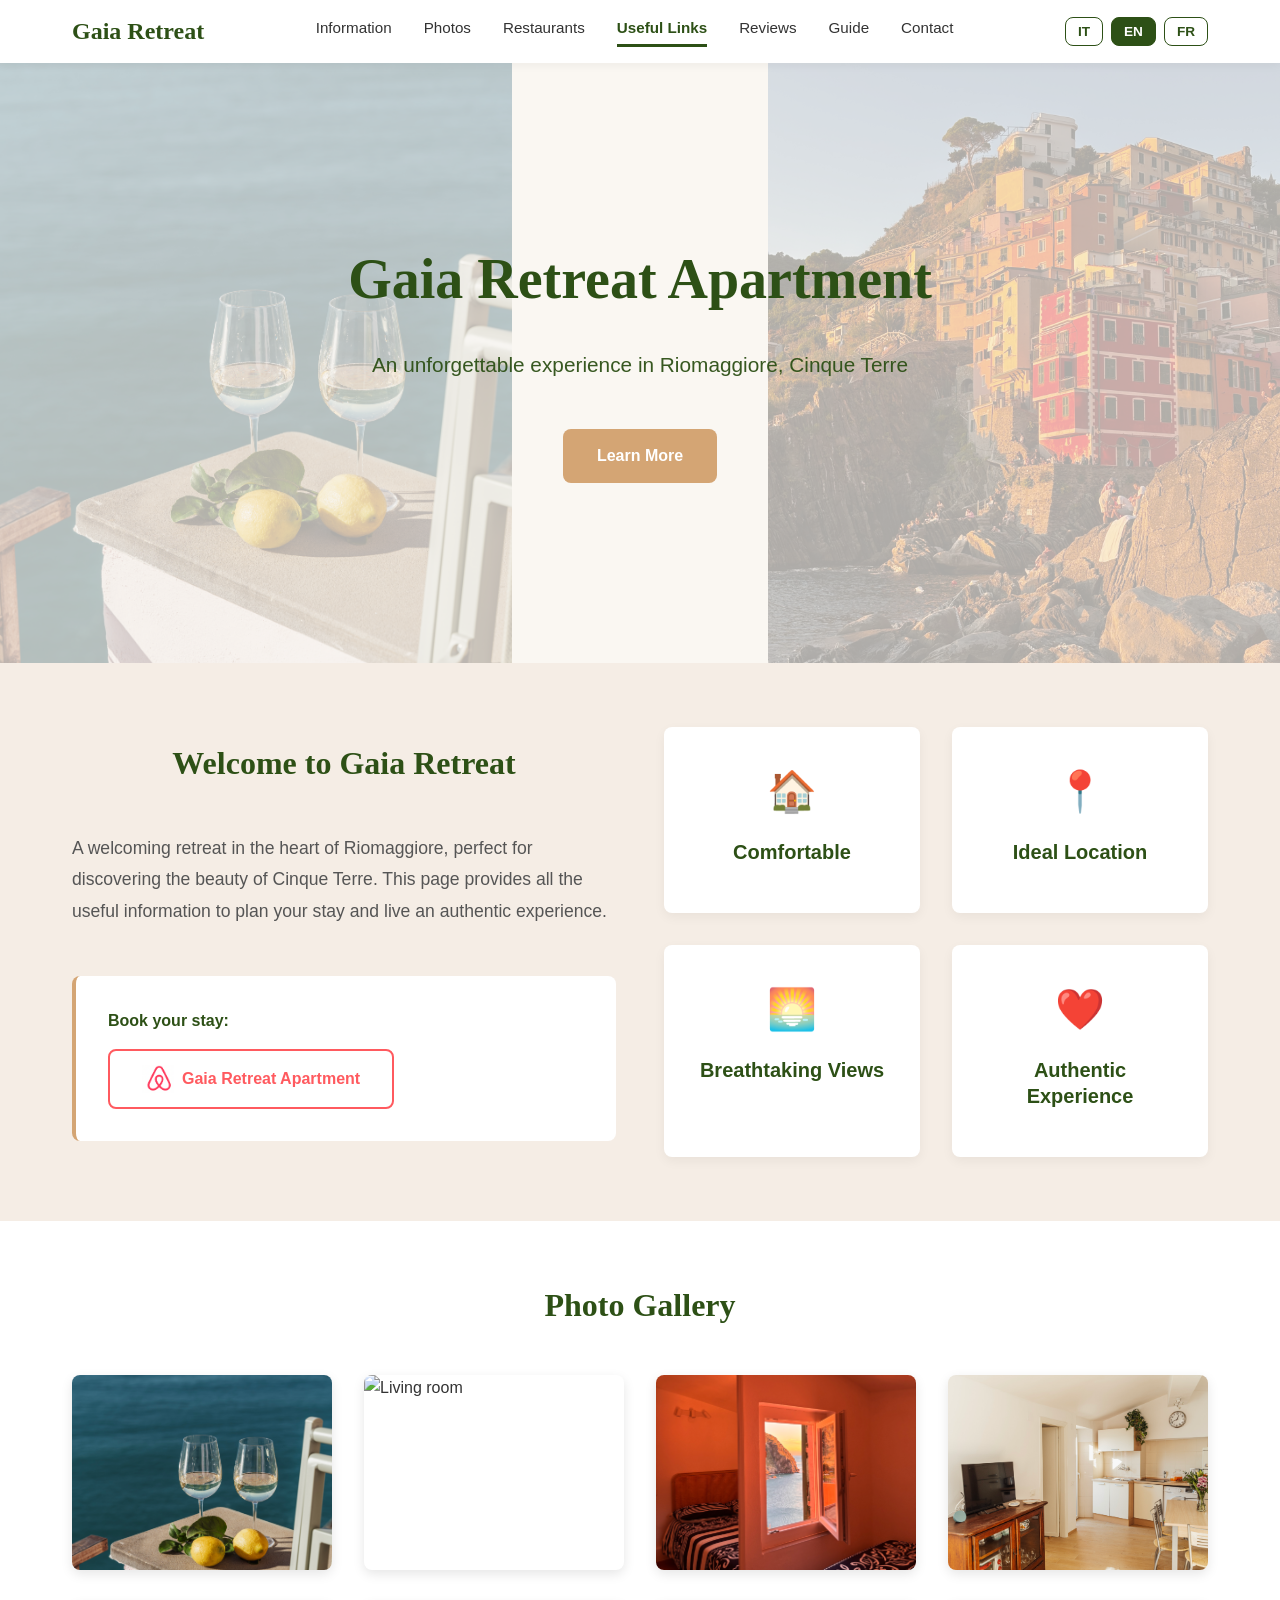
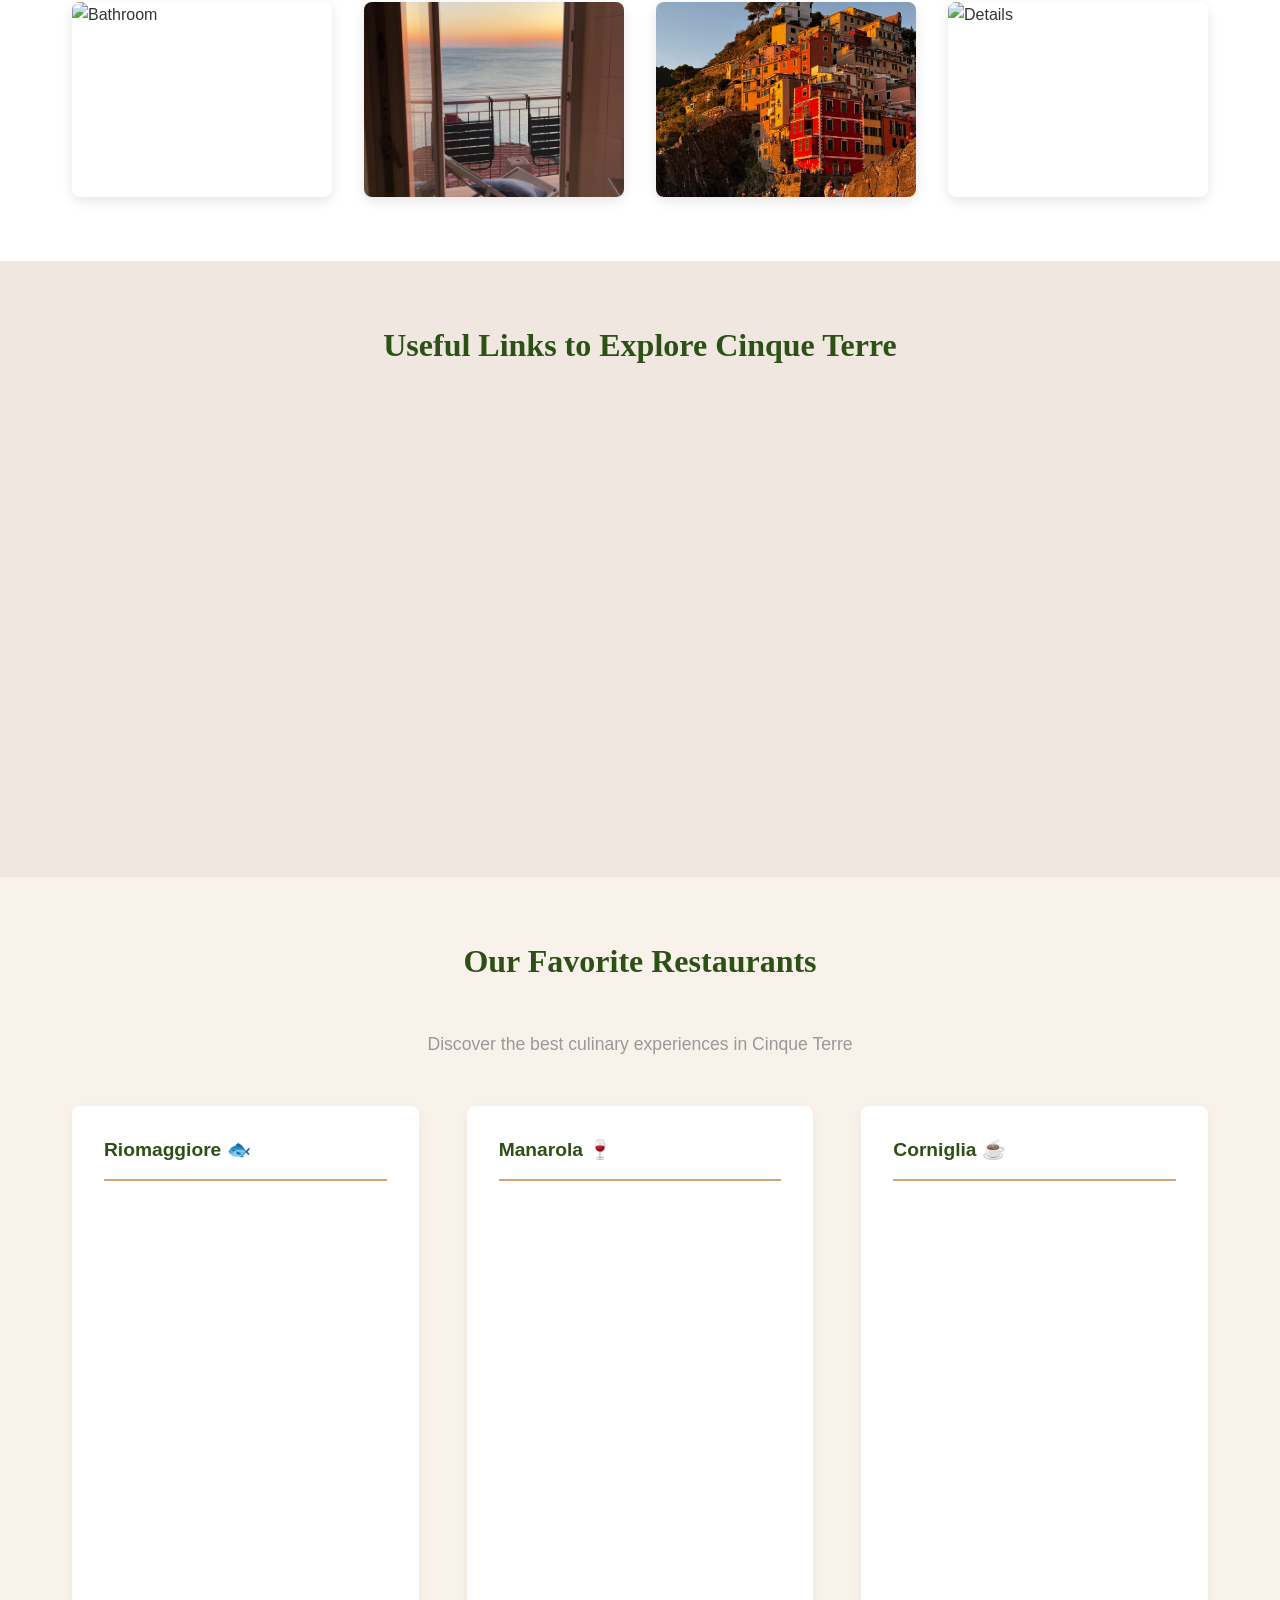
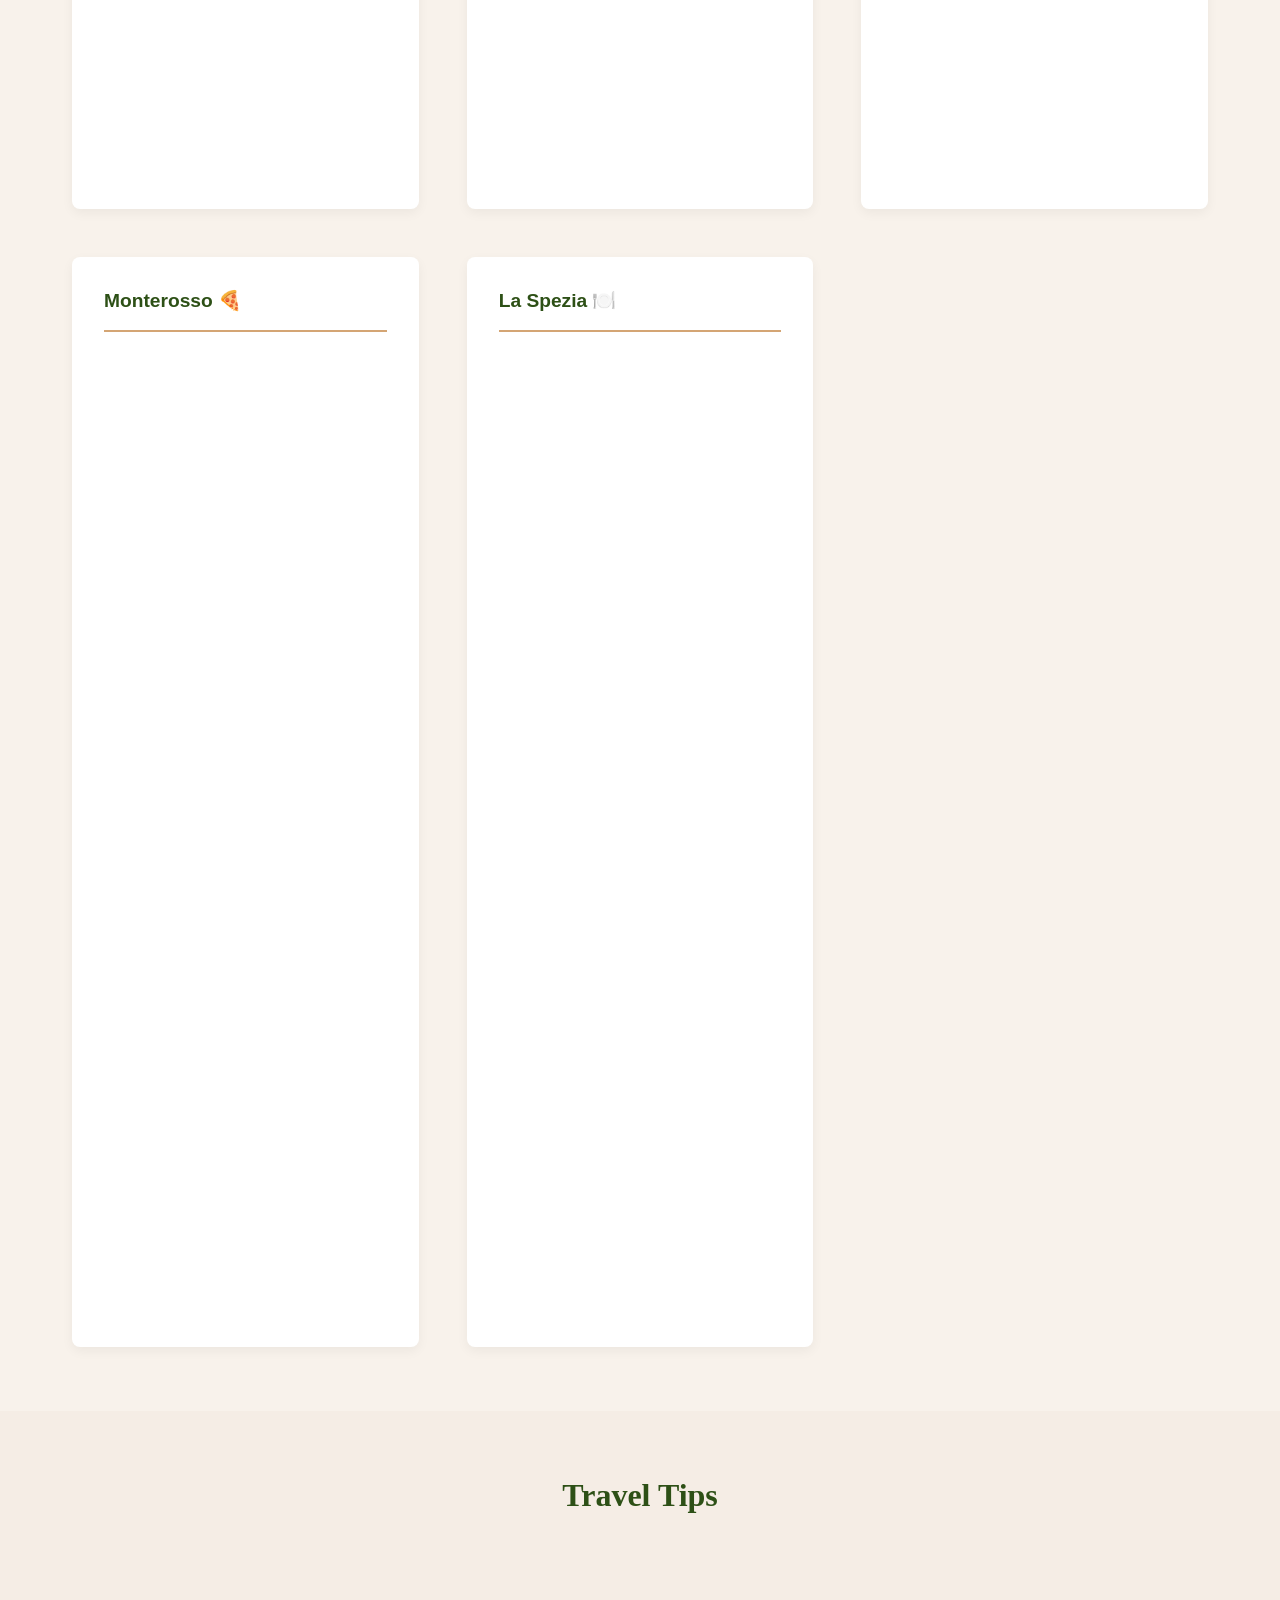
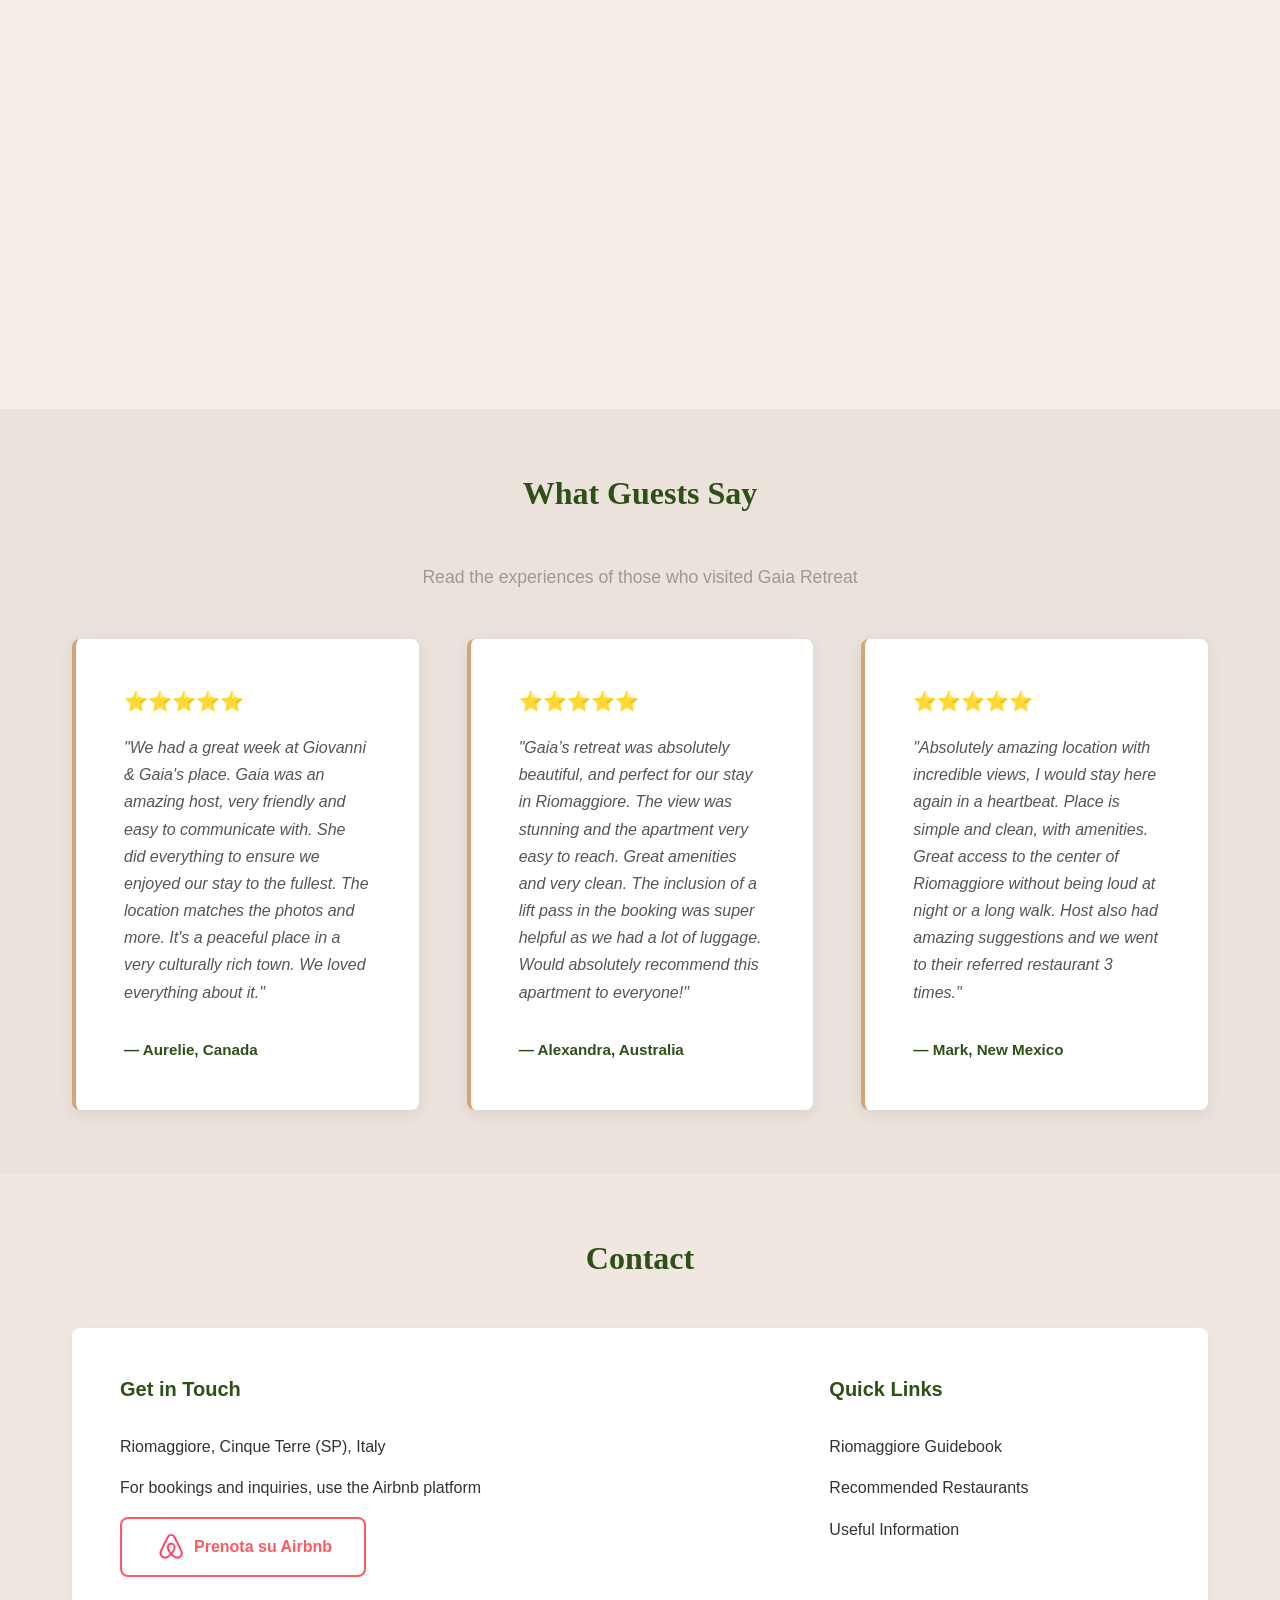
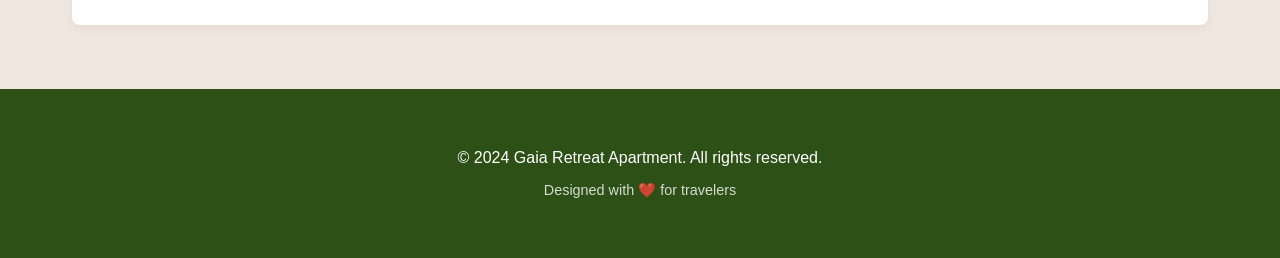
==== commit f1df0477: "Add La Spezia restaurants section - Expanded La Spezia category from 1 to 10 restaurants - Added: Or" ====
--- a/index.html
+++ b/index.html
@@ -241,11 +241,47 @@
 
                 <!-- La Spezia -->
                 <div class="restaurants-category">
-                    <h3 class="category-title">La Spezia 🥞</h3>
+                    <h3 class="category-title">La Spezia 🍽️</h3>
                     <div class="restaurant-list">
                         <a href="https://www.tripadvisor.it/Restaurant_Review-g187824-d27425636-Reviews-Ciao_Baby-La_Spezia_Province_of_La_Spezia_Liguria.html" target="_blank" class="restaurant-item">
                             <span class="rest-name">Ciao baby</span>
                             <span class="rest-cuisine">Brunch</span>
+                        </a>
+                        <a href="https://it.tripadvisor.ch/Restaurant_Review-g187824-d4072356-Reviews-or160-Origami_House-La_Spezia_Province_of_La_Spezia_Liguria.html" target="_blank" class="restaurant-item">
+                            <span class="rest-name">Origami</span>
+                            <span class="rest-cuisine">Cucina Vegetariana</span>
+                        </a>
+                        <a href="https://www.tripadvisor.it/Restaurant_Review-g187824-d13498577-Reviews-Nana_Meat_Wine-La_Spezia_Province_of_La_Spezia_Liguria.html" target="_blank" class="restaurant-item">
+                            <span class="rest-name">Nana Meat & Wine</span>
+                            <span class="rest-cuisine">Steak House</span>
+                        </a>
+                        <a href="https://www.tripadvisor.it/Restaurant_Review-g187824-d2097858-Reviews-Osteria_Da_Bartali-La_Spezia_Province_of_La_Spezia_Liguria.html" target="_blank" class="restaurant-item">
+                            <span class="rest-name">Osteria da Bartali</span>
+                            <span class="rest-cuisine">Cucina di Pesce</span>
+                        </a>
+                        <a href="https://www.osteriainferno.it/it/home" target="_blank" class="restaurant-item">
+                            <span class="rest-name">Osteria All'Inferno</span>
+                            <span class="rest-cuisine">Cucina Ligure</span>
+                        </a>
+                        <a href="https://www.tripadvisor.it/Restaurant_Review-g187824-d2468279-Reviews-R_Mazelao-La_Spezia_Province_of_La_Spezia_Liguria.html" target="_blank" class="restaurant-item">
+                            <span class="rest-name">R' MAZELAO</span>
+                            <span class="rest-cuisine">Panigacceria</span>
+                        </a>
+                        <a href="https://www.instagram.com/lacasinaofficial/" target="_blank" class="restaurant-item">
+                            <span class="rest-name">La Casina</span>
+                            <span class="rest-cuisine">Pizza e Cucina</span>
+                        </a>
+                        <a href="https://birrificiodelgolfo.com" target="_blank" class="restaurant-item">
+                            <span class="rest-name">Birrificio Del Golfo</span>
+                            <span class="rest-cuisine">Birreria</span>
+                        </a>
+                        <a href="https://margheritaelesuesorelle.com" target="_blank" class="restaurant-item">
+                            <span class="rest-name">Margherita e le sue sorelle</span>
+                            <span class="rest-cuisine">Pizzeria</span>
+                        </a>
+                        <a href="https://www.tripadvisor.it/Restaurant_Review-g187824-d2436747-Reviews-La_Locanda_del_Gallese-La_Spezia_Province_of_La_Spezia_Liguria.html" target="_blank" class="restaurant-item">
+                            <span class="rest-name">La Locanda del Gallese</span>
+                            <span class="rest-cuisine">Cucina Ligure - Biassa</span>
                         </a>
                     </div>
                 </div>
--- a/styles.css
+++ b/styles.css
@@ -831,6 +831,14 @@
         font-size: 1.8rem;
     }
 
+    .hero-background-left {
+        display: none;
+    }
+
+    .hero-background-right {
+        width: 100%;
+    }
+
     .about-features {
         grid-template-columns: 1fr;
     }
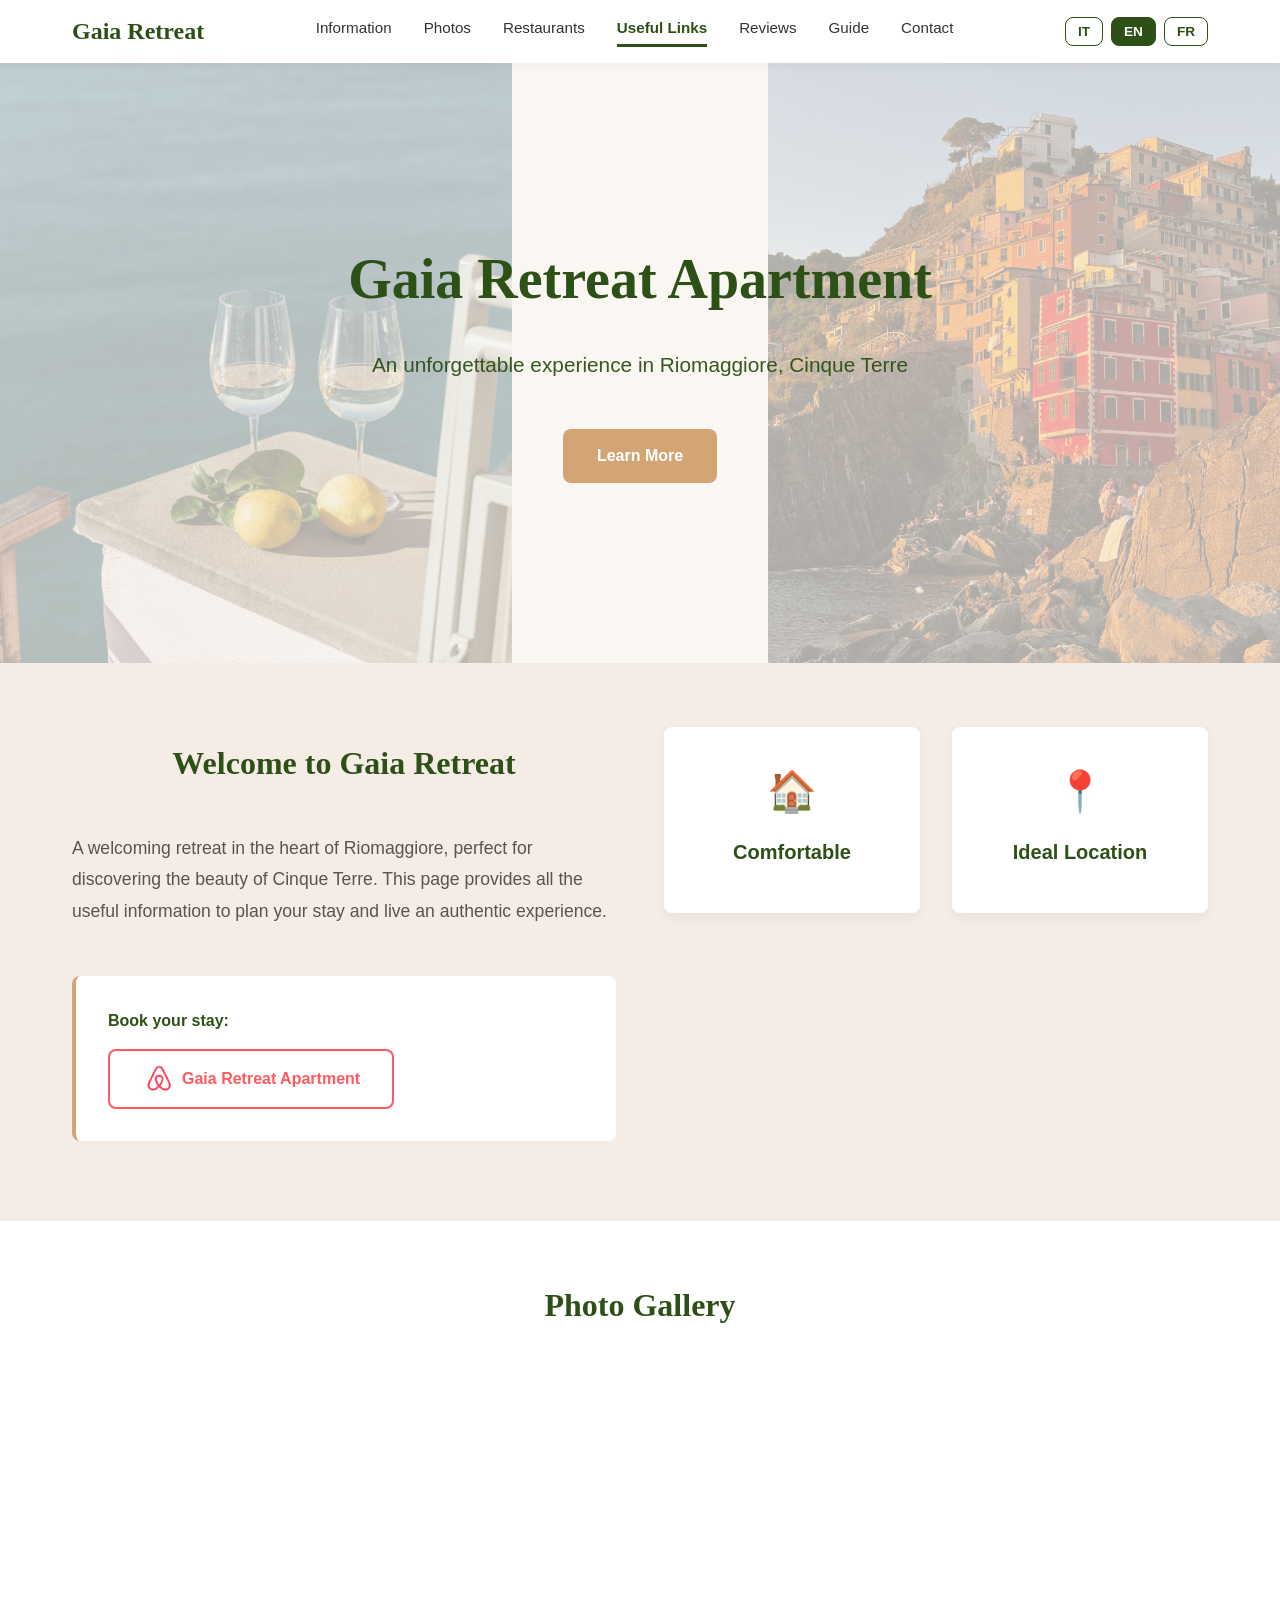
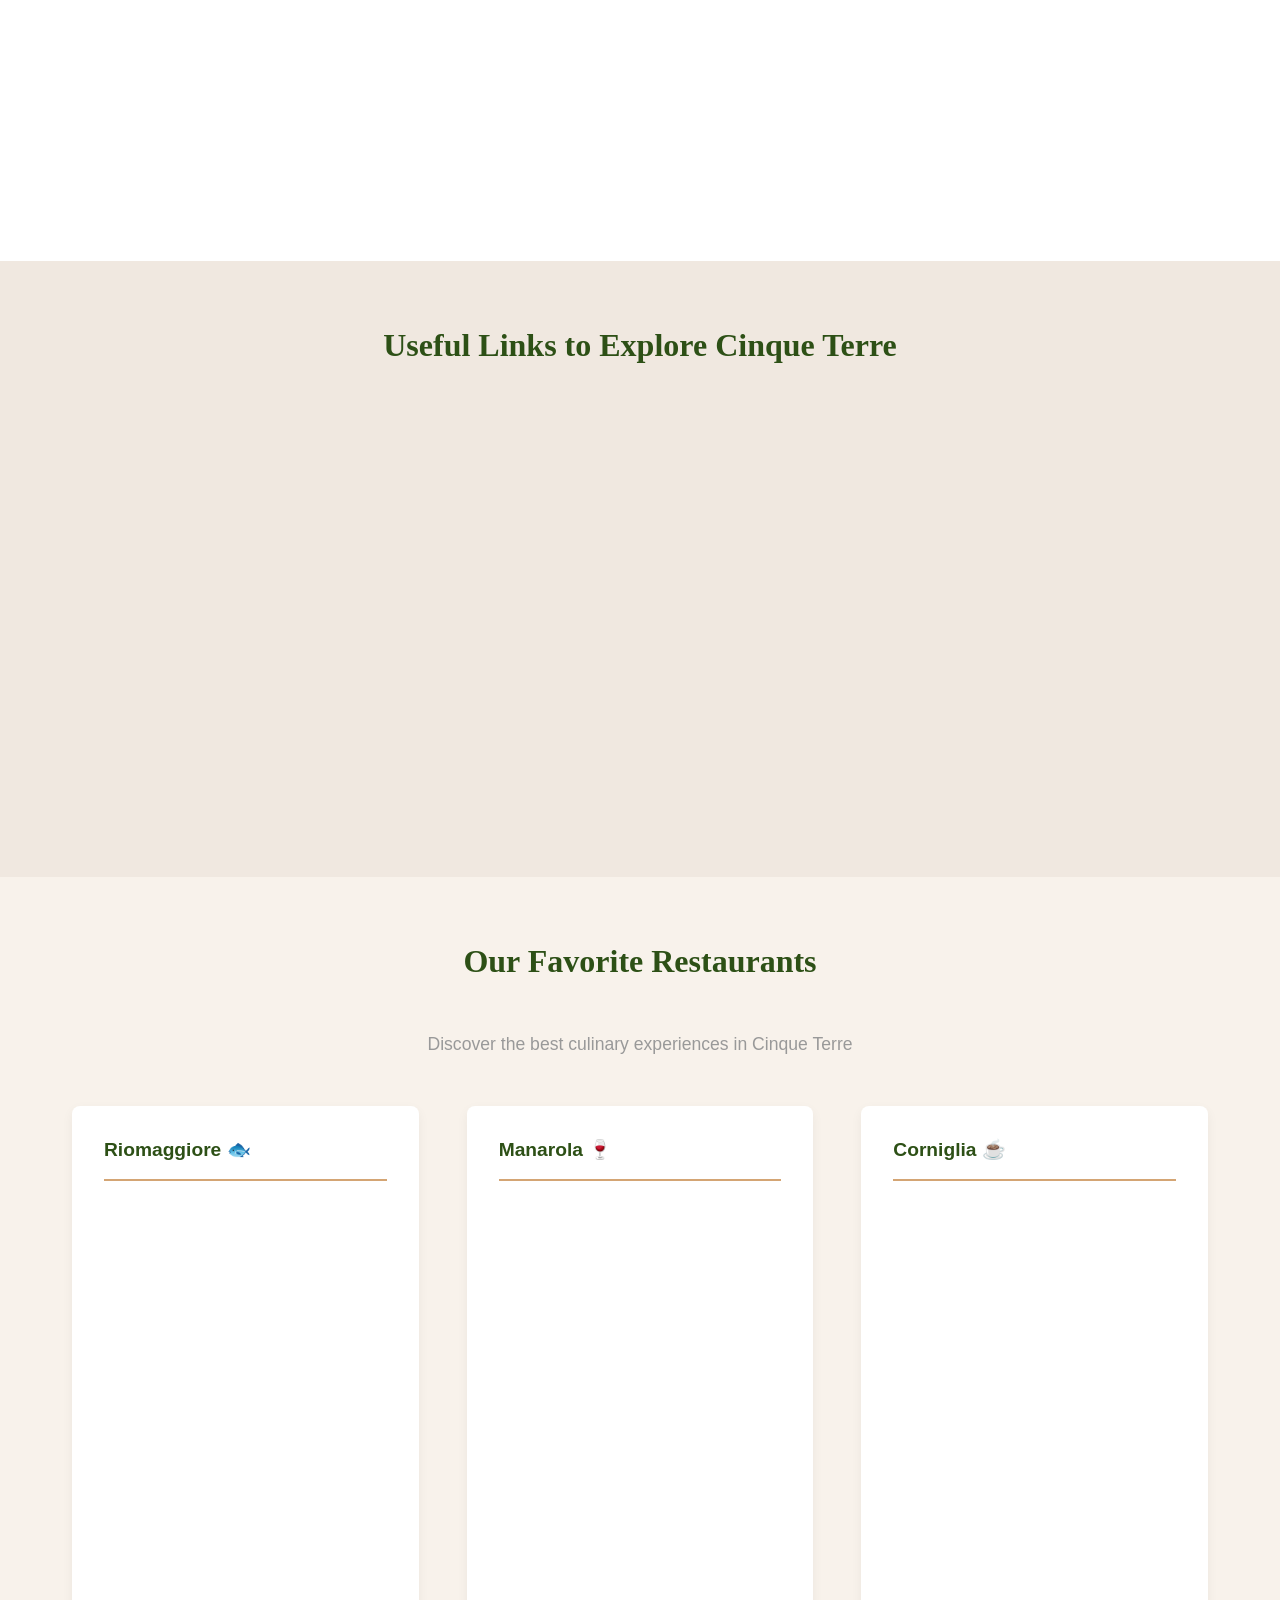
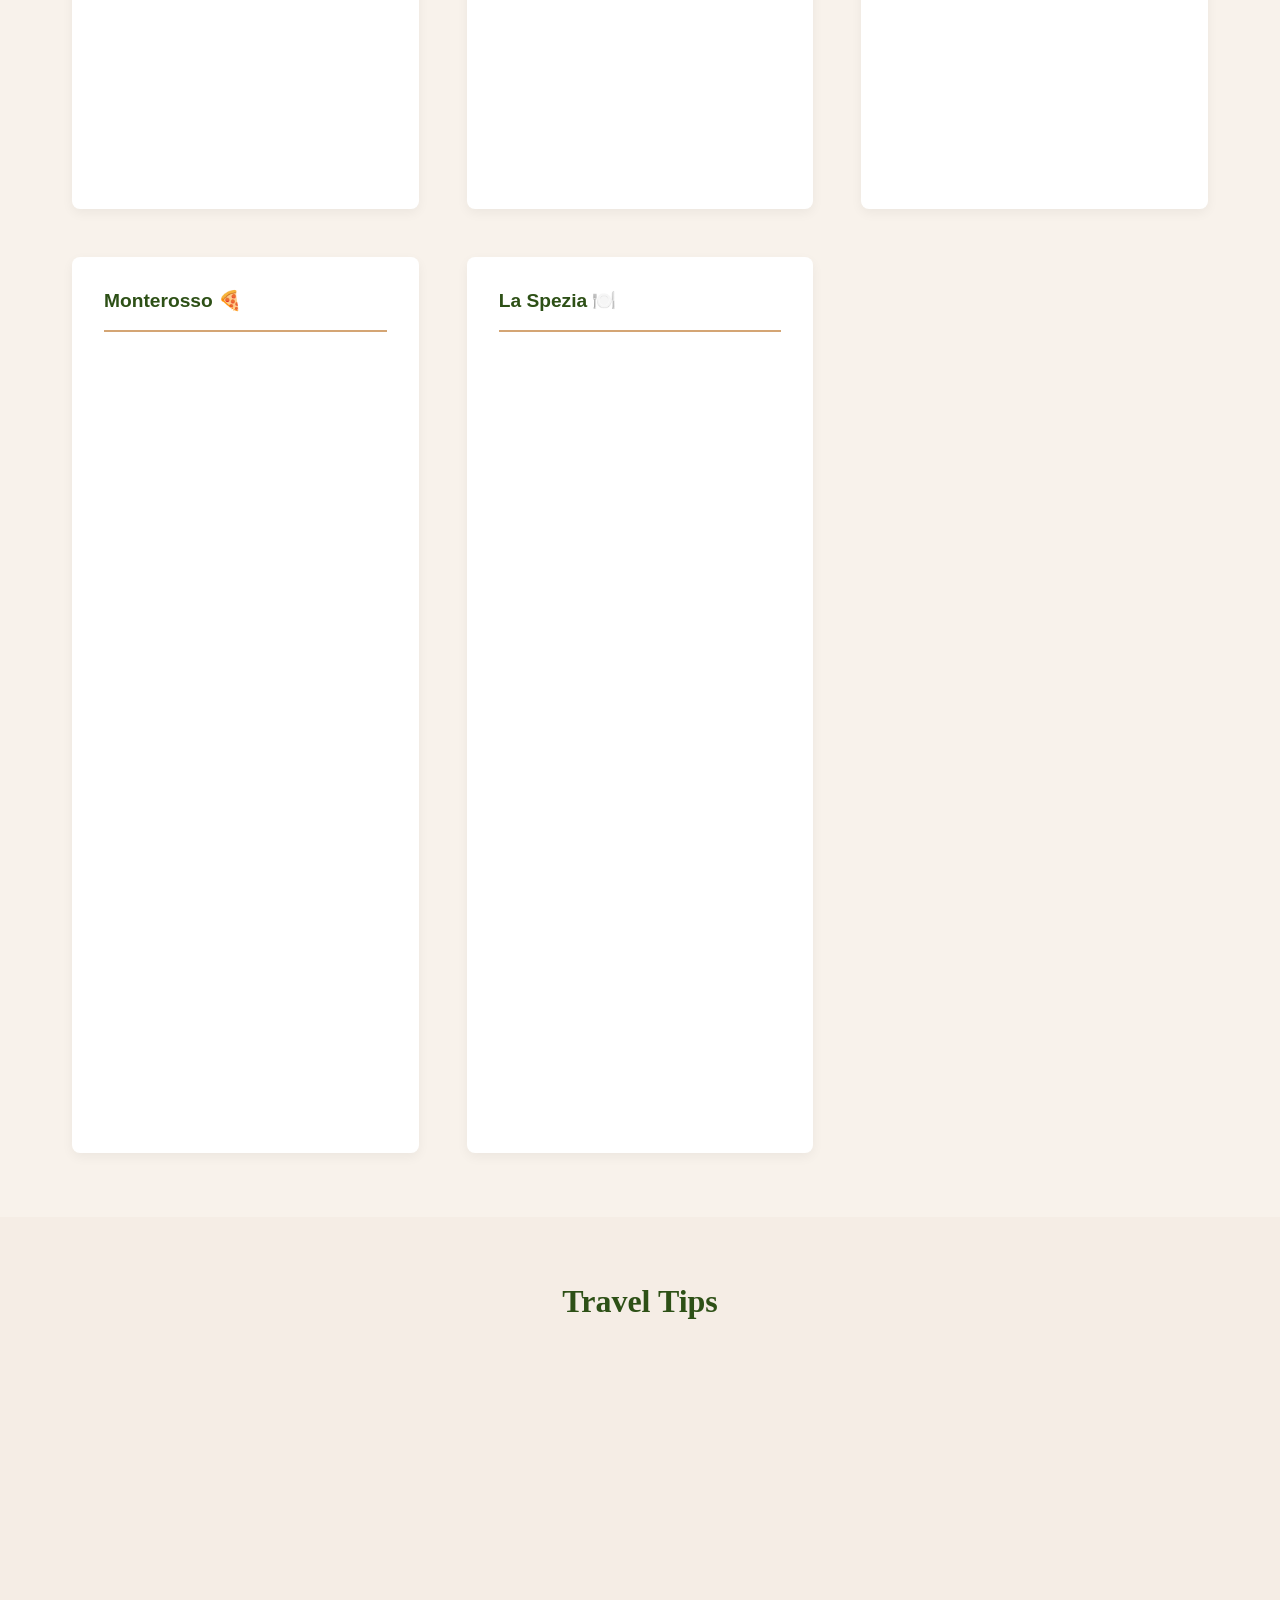
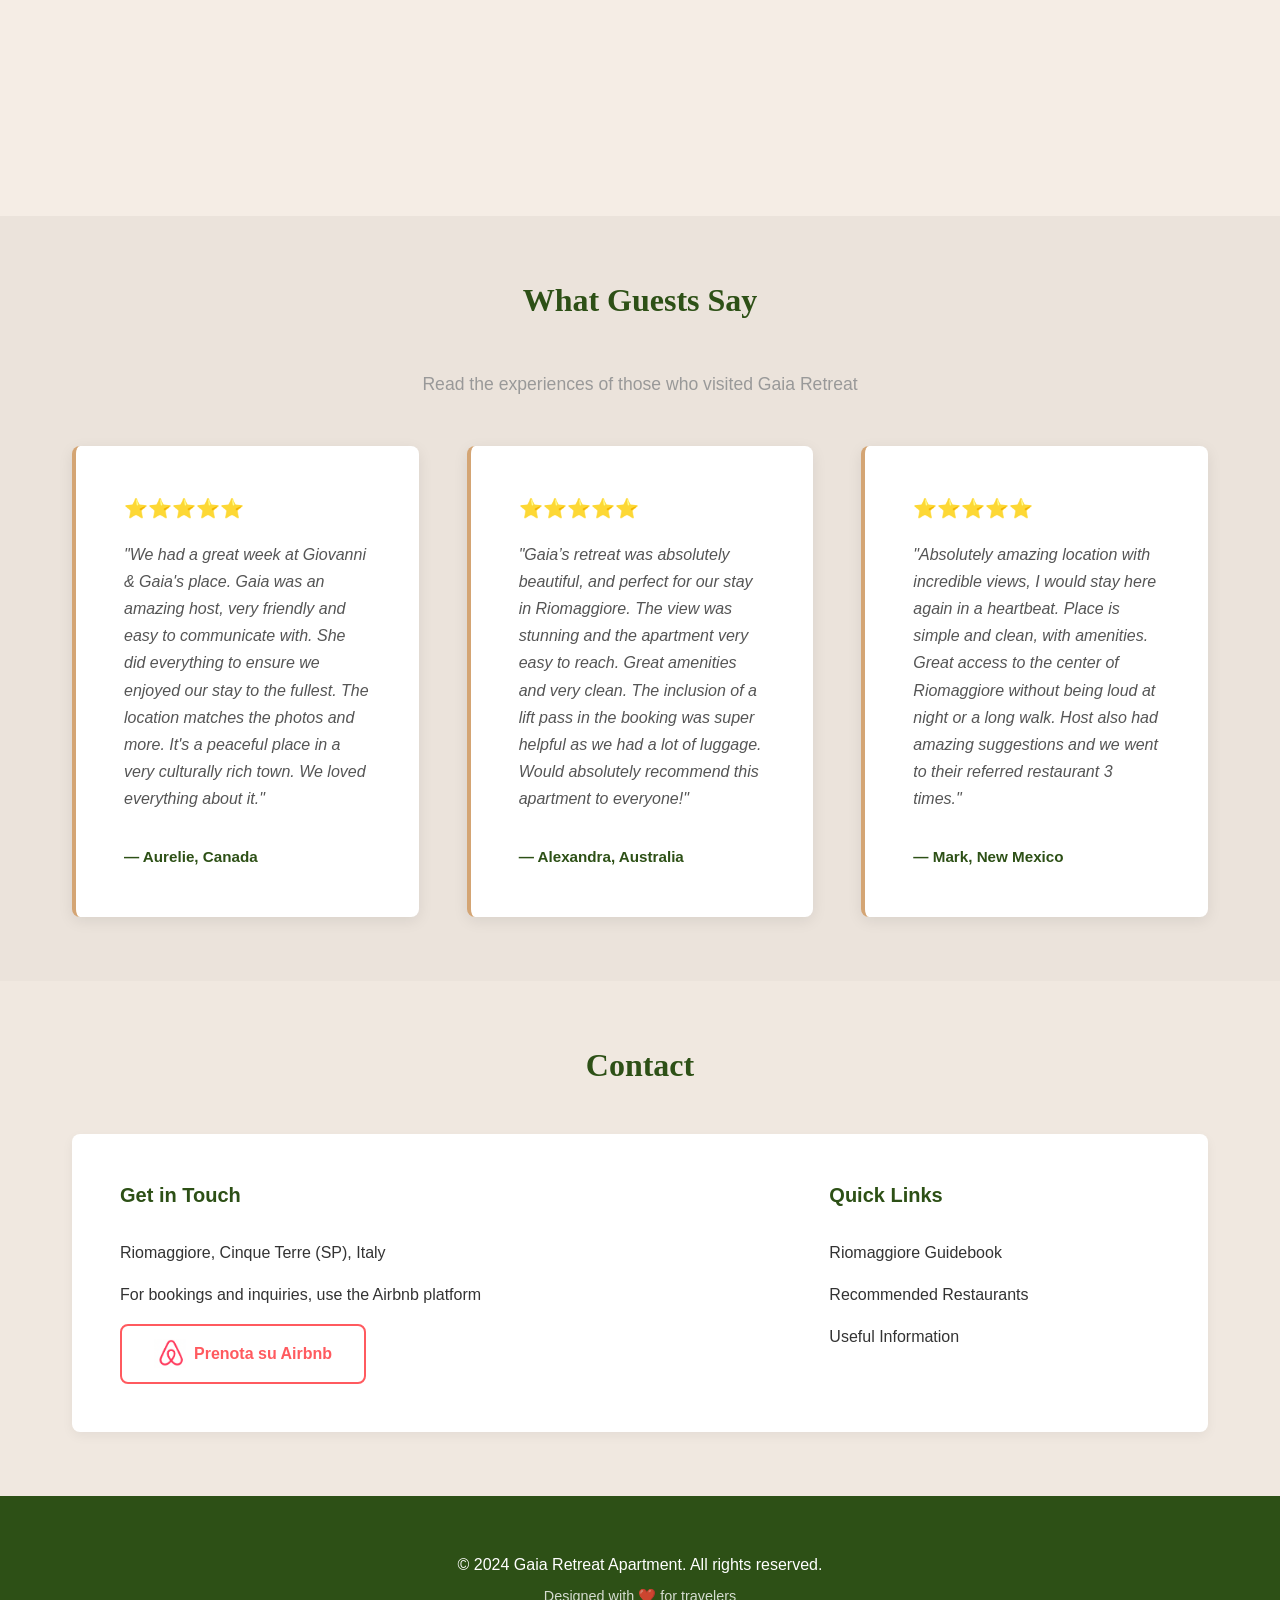
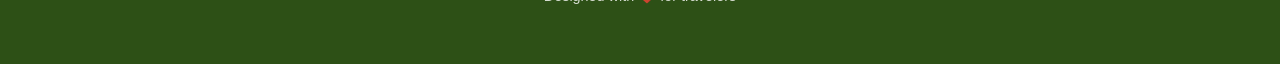
==== commit 490a69de: "Remove Birrificio Del Golfo and La Locanda del Gallese from La Spezia - Removed 2 restaurants from L" ====
--- a/index.html
+++ b/index.html
@@ -271,17 +271,9 @@
                             <span class="rest-name">La Casina</span>
                             <span class="rest-cuisine">Pizza e Cucina</span>
                         </a>
-                        <a href="https://birrificiodelgolfo.com" target="_blank" class="restaurant-item">
-                            <span class="rest-name">Birrificio Del Golfo</span>
-                            <span class="rest-cuisine">Birreria</span>
-                        </a>
                         <a href="https://margheritaelesuesorelle.com" target="_blank" class="restaurant-item">
                             <span class="rest-name">Margherita e le sue sorelle</span>
                             <span class="rest-cuisine">Pizzeria</span>
-                        </a>
-                        <a href="https://www.tripadvisor.it/Restaurant_Review-g187824-d2436747-Reviews-La_Locanda_del_Gallese-La_Spezia_Province_of_La_Spezia_Liguria.html" target="_blank" class="restaurant-item">
-                            <span class="rest-name">La Locanda del Gallese</span>
-                            <span class="rest-cuisine">Cucina Ligure - Biassa</span>
                         </a>
                     </div>
                 </div>
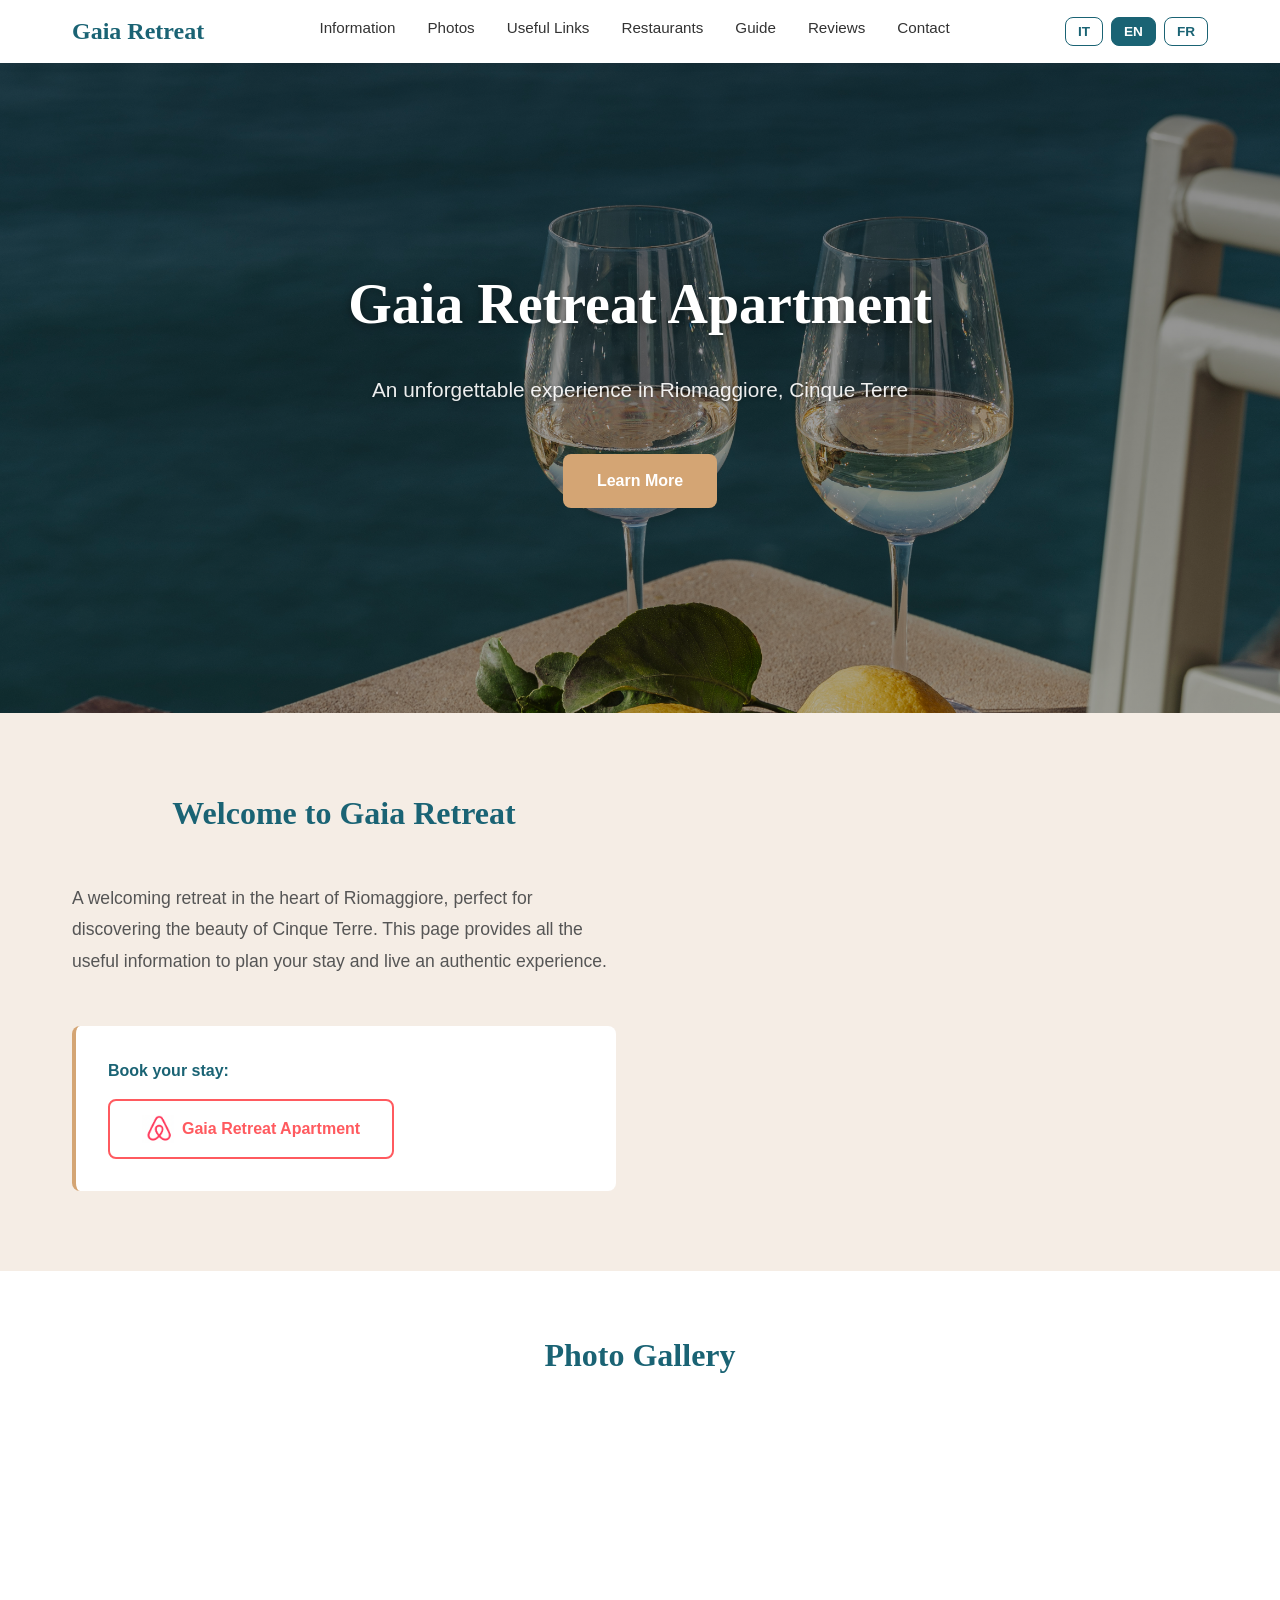
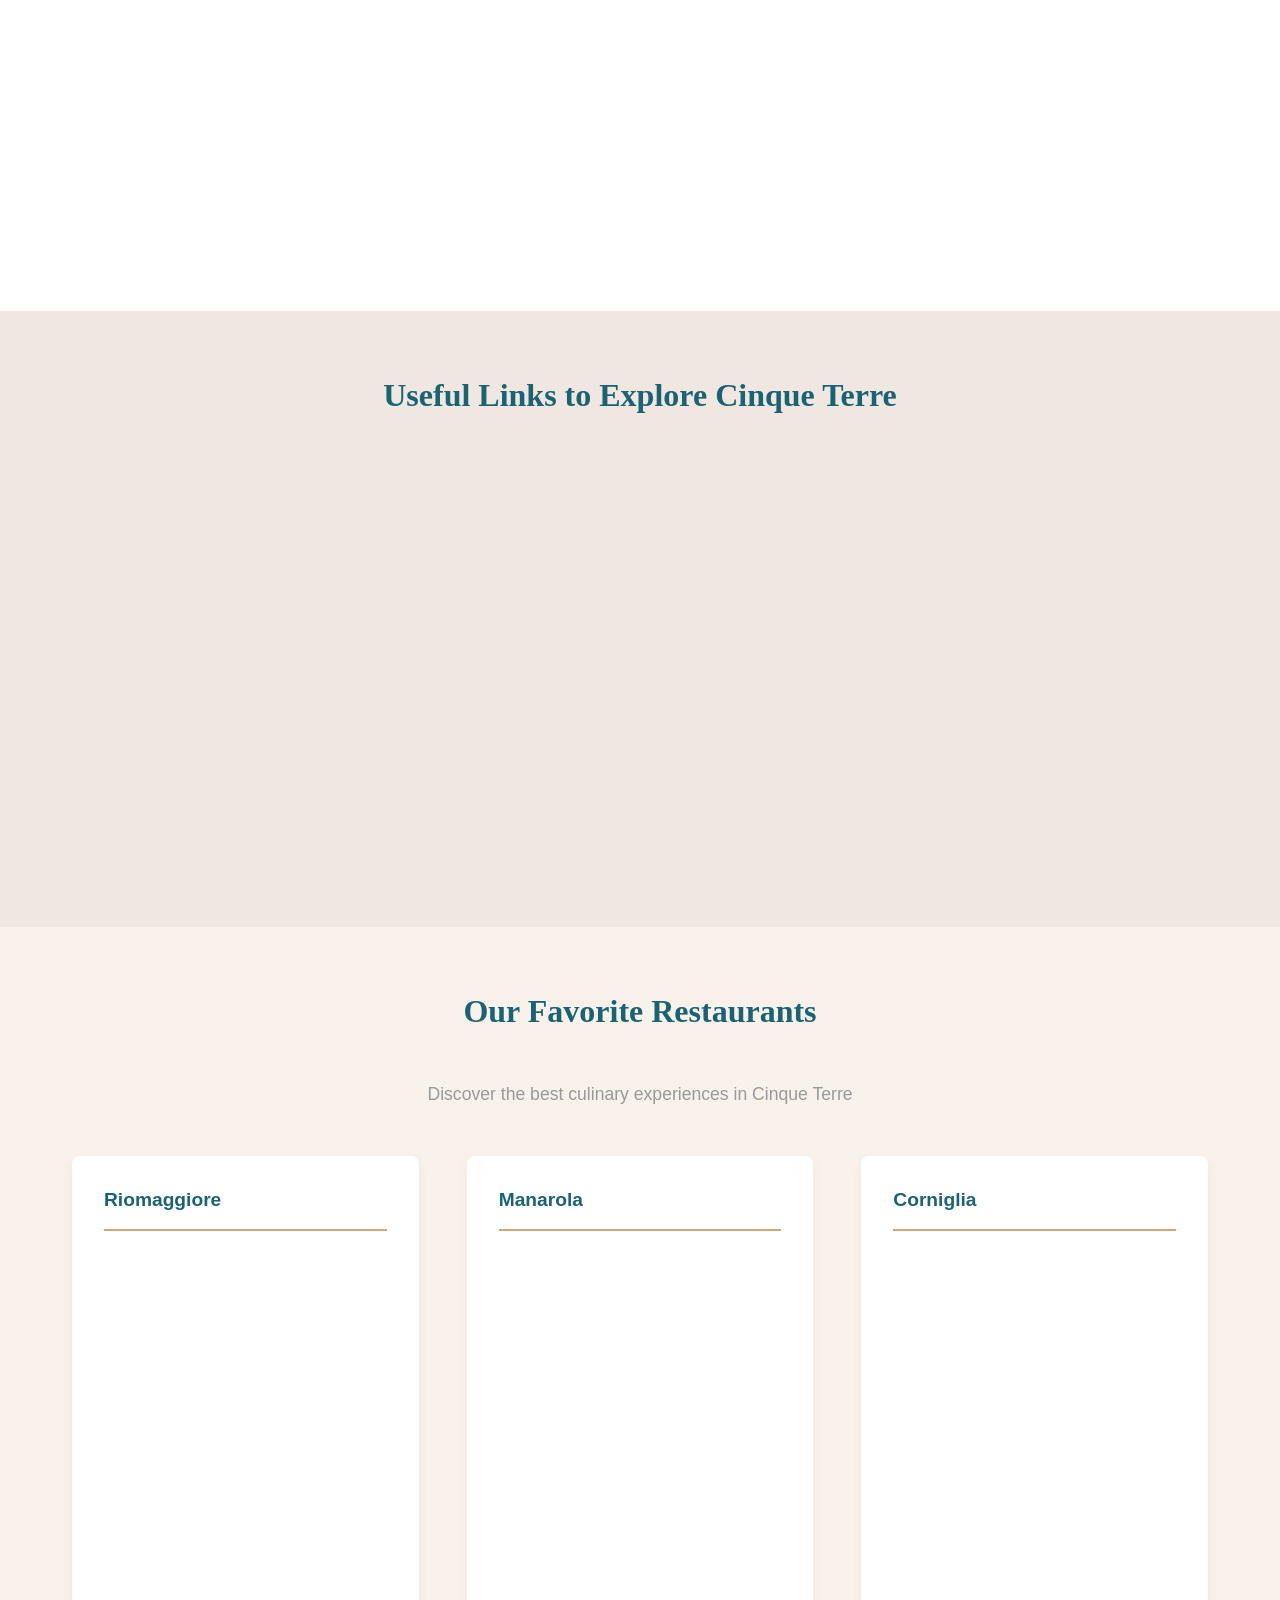
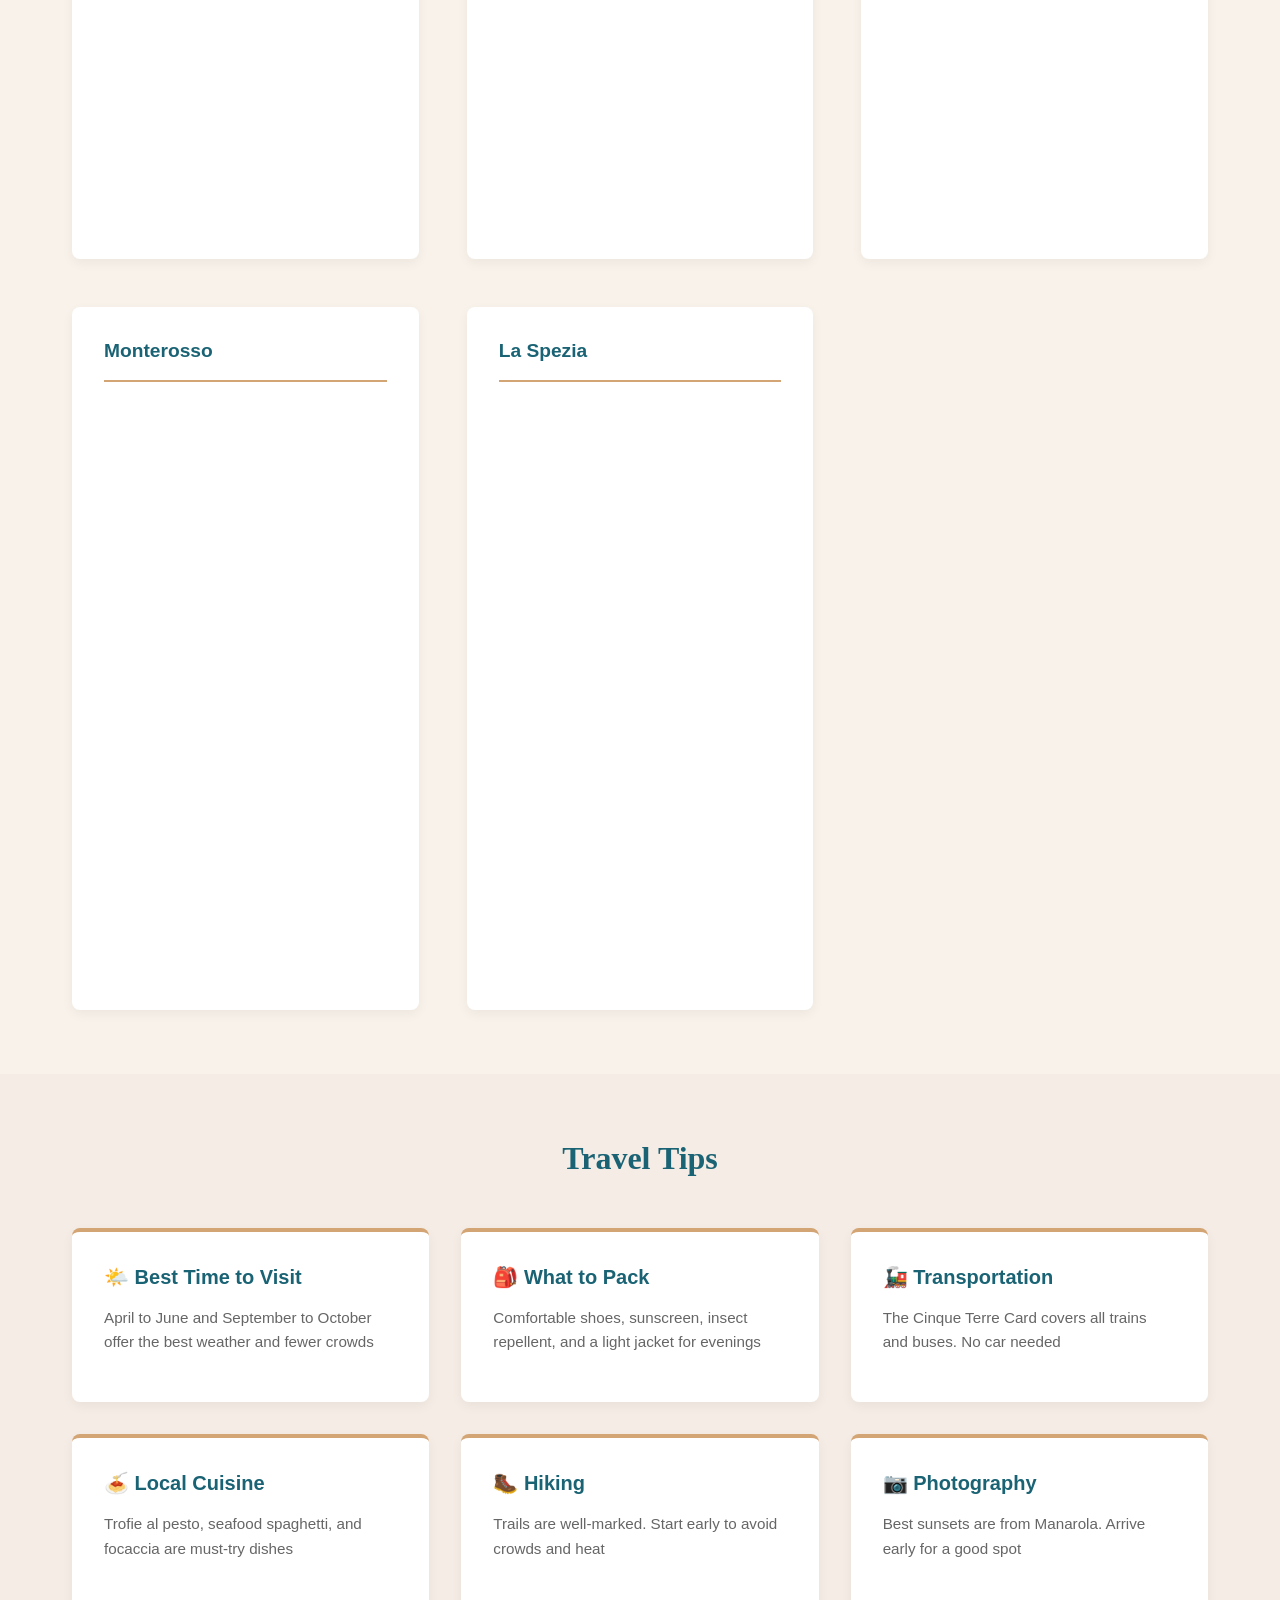
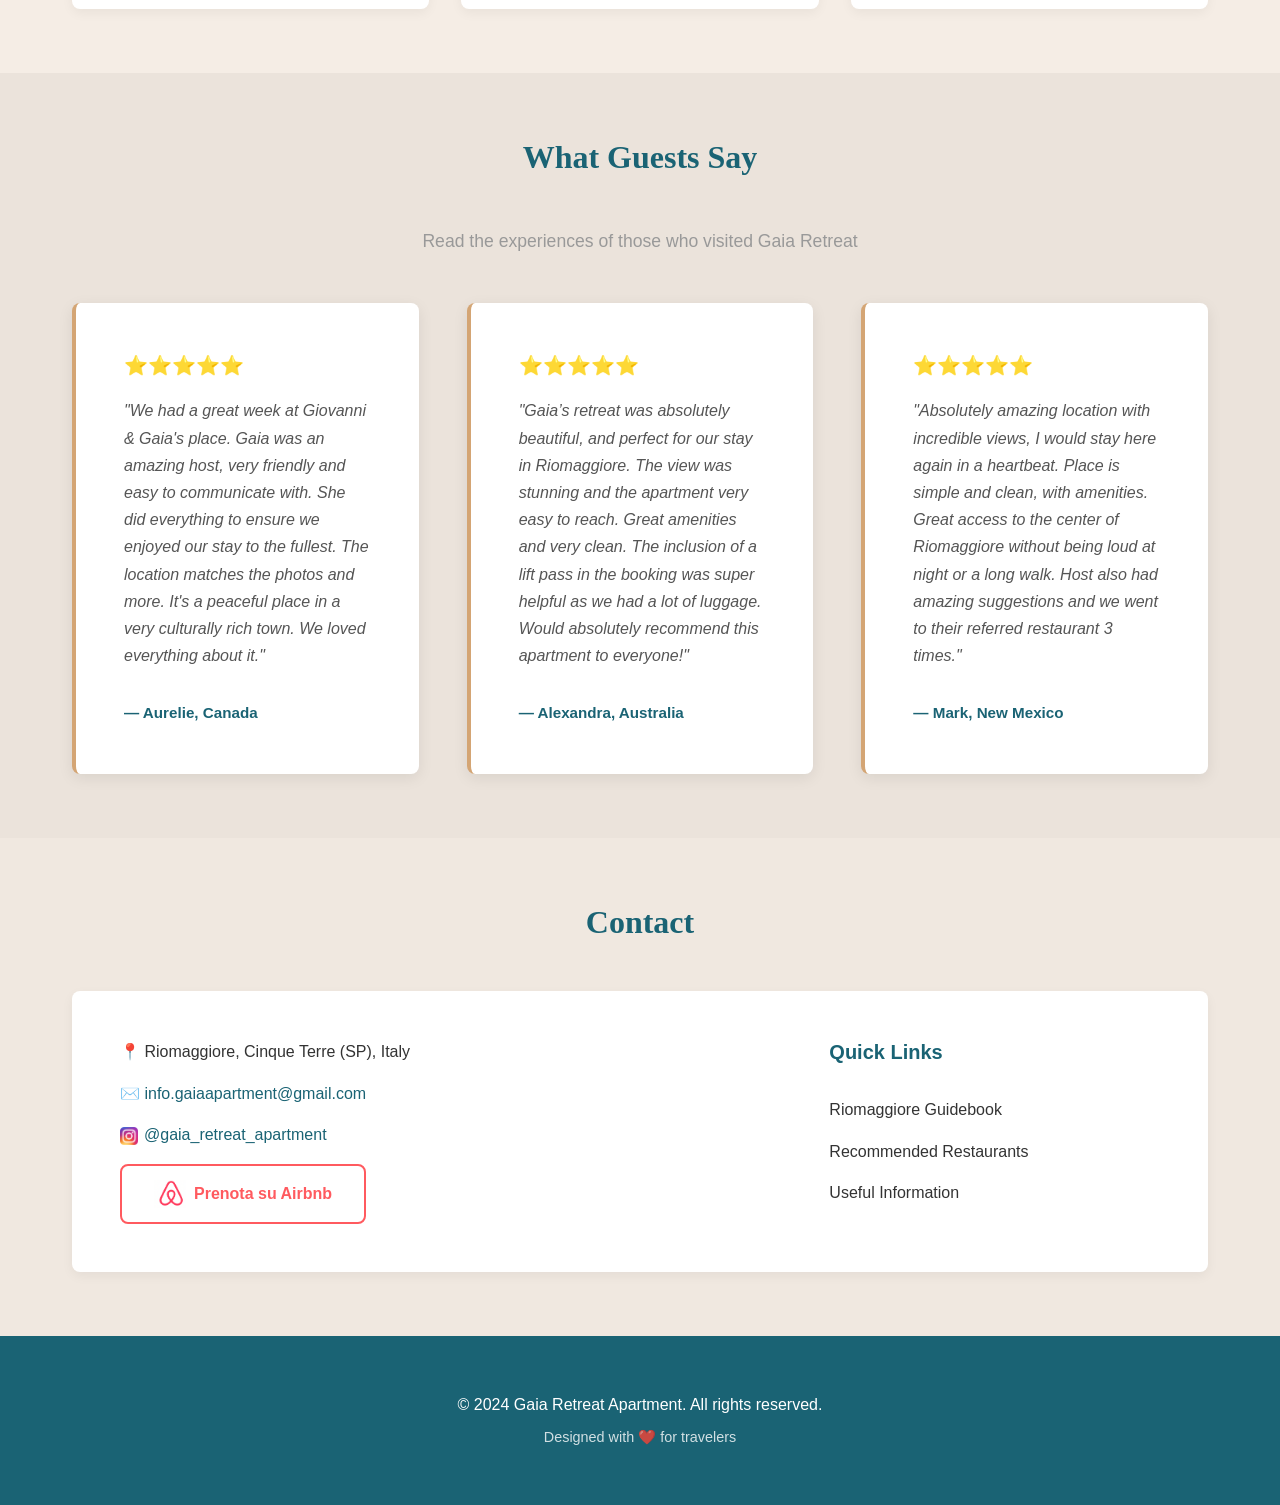
==== commit feb6597a: "Migliorie UI: menu riordinato, hero rinnovata, colori blu oceano, contatti aggiornati, travel tips c" ====
--- a/index.html
+++ b/index.html
@@ -23,10 +23,10 @@
             <div class="nav-menu" id="navMenu">
                 <a href="#about" class="nav-link" data-i18n="nav.about">Informazioni</a>
                 <a href="#gallery" class="nav-link" data-i18n="nav.gallery">Foto</a>
+                <a href="#useful-links" class="nav-link" data-i18n="nav.links">Siti Utili</a>
                 <a href="#restaurants" class="nav-link" data-i18n="nav.restaurants">Locali</a>
-                <a href="#useful-links" class="nav-link nav-link-featured" data-i18n="nav.links">Siti Utili</a>
+                <a href="#travel-tips" class="nav-link" data-i18n="nav.tips">Guida</a>
                 <a href="#testimonials" class="nav-link" data-i18n="nav.reviews">Recensioni</a>
-                <a href="#travel-tips" class="nav-link" data-i18n="nav.tips">Guida</a>
                 <a href="#contact" class="nav-link" data-i18n="nav.contact">Contatti</a>
             </div>
             <div class="language-switcher">
@@ -54,7 +54,7 @@
             <div class="about-grid">
                 <div class="about-content">
                     <h2 class="section-title" data-i18n="about.title">Benvenuto a Gaia Retreat</h2>
-                    <p class="about-text" data-i18n="about.description">Un rifugio accogliente nel cuore di Riomaggiore, perfetto per scoprire la bellezza delle Cinque Terre. Questa pagina è stata pensata per fornire tutte le informazioni utili per pianificare il tuo soggiorno e vivere un'esperienza autentica.</p>
+                    <p class="about-text" data-i18n="about.description">Un rifugio accogliente nel cuore di Riomaggiore, il posto ideale per scoprire le Cinque Terre. Qui trovi tutte le informazioni utili per pianificare il tuo soggiorno e vivere un'esperienza autentica.</p>
                     
                     <div class="booking-cta">
                         <p data-i18n="about.booking">Prenota il tuo soggiorno:</p>
@@ -75,7 +75,7 @@
                     </div>
                     <div class="feature-card">
                         <span class="feature-icon">🌅</span>
-                        <h3 data-i18n="features.views">Vedute mozzafiato</h3>
+                        <h3 data-i18n="features.views">Viste mozzafiato</h3>
                     </div>
                     <div class="feature-card">
                         <span class="feature-icon">❤️</span>
@@ -169,7 +169,7 @@
             <div class="restaurants-grid">
                 <!-- Riomaggiore -->
                 <div class="restaurants-category">
-                    <h3 class="category-title">Riomaggiore 🐟</h3>
+                    <h3 class="category-title">Riomaggiore</h3>
                     <div class="restaurant-list">
                         <a href="https://www.tripadvisor.it/Restaurant_Review-g187821-d8670462-Reviews-Rio_Bistrot-Riomaggiore_Cinque_Terre_Italian_Riviera_Liguria.html" target="_blank" class="restaurant-item">
                             <span class="rest-name">Rio Bistrot</span>
@@ -200,8 +200,12 @@
 
                 <!-- Manarola -->
                 <div class="restaurants-category">
-                    <h3 class="category-title">Manarola 🍷</h3>
-                    <div class="restaurant-list">
+                    <h3 class="category-title">Manarola</h3>
+                    <div class="restaurant-list">
+                        <a href="https://www.tripadvisor.it/Restaurant_Review-g187819-d1088126-Reviews-Trattoria_Dal_Billy-Manarola_Cinque_Terre_Italian_Riviera_Liguria.html" target="_blank" class="restaurant-item">
+                            <span class="rest-name">Trattoria Da Billy</span>
+                            <span class="rest-cuisine">Ristorante - Pesce</span>
+                        </a>
                         <a href="https://www.tripadvisor.it/Restaurant_Review-g187819-d27694433-Reviews-Focacceria_A_Pie_De_Campu-Manarola_Cinque_Terre_Italian_Riviera_Liguria.html" target="_blank" class="restaurant-item">
                             <span class="rest-name">A piè de campu</span>
                             <span class="rest-cuisine">Focacceria</span>
@@ -215,7 +219,7 @@
 
                 <!-- Corniglia -->
                 <div class="restaurants-category">
-                    <h3 class="category-title">Corniglia ☕️</h3>
+                    <h3 class="category-title">Corniglia</h3>
                     <div class="restaurant-list">
                         <a href="https://www.instagram.com/marina_di_corniglia/" target="_blank" class="restaurant-item">
                             <span class="rest-name">Marina di Corniglia</span>
@@ -230,18 +234,26 @@
 
                 <!-- Monterosso -->
                 <div class="restaurants-category">
-                    <h3 class="category-title">Monterosso 🍕</h3>
+                    <h3 class="category-title">Monterosso</h3>
                     <div class="restaurant-list">
                         <a href="https://www.google.com/maps/place/Il+Frantoio/" target="_blank" class="restaurant-item">
                             <span class="rest-name">Il Frantoio</span>
                             <span class="rest-cuisine">Focacceria</span>
                         </a>
+                        <a href="https://www.tripadvisor.it/Restaurant_Review-g187820-d1111538-Reviews-L_Ancora_Della_Tortuga-Monterosso_al_Mare_Cinque_Terre_Italian_Riviera_Liguria.html" target="_blank" class="restaurant-item">
+                            <span class="rest-name">L'Ancora della Tortuga</span>
+                            <span class="rest-cuisine">Cucina di Pesce</span>
+                        </a>
+                        <a href="https://torreauroracinqueterre.it" target="_blank" class="restaurant-item">
+                            <span class="rest-name">Torre Aurora</span>
+                            <span class="rest-cuisine">Cucina Ligure</span>
+                        </a>
                     </div>
                 </div>
 
                 <!-- La Spezia -->
                 <div class="restaurants-category">
-                    <h3 class="category-title">La Spezia 🍽️</h3>
+                    <h3 class="category-title">La Spezia</h3>
                     <div class="restaurant-list">
                         <a href="https://www.tripadvisor.it/Restaurant_Review-g187824-d27425636-Reviews-Ciao_Baby-La_Spezia_Province_of_La_Spezia_Liguria.html" target="_blank" class="restaurant-item">
                             <span class="rest-name">Ciao baby</span>
@@ -267,14 +279,6 @@
                             <span class="rest-name">R' MAZELAO</span>
                             <span class="rest-cuisine">Panigacceria</span>
                         </a>
-                        <a href="https://www.instagram.com/lacasinaofficial/" target="_blank" class="restaurant-item">
-                            <span class="rest-name">La Casina</span>
-                            <span class="rest-cuisine">Pizza e Cucina</span>
-                        </a>
-                        <a href="https://margheritaelesuesorelle.com" target="_blank" class="restaurant-item">
-                            <span class="rest-name">Margherita e le sue sorelle</span>
-                            <span class="rest-cuisine">Pizzeria</span>
-                        </a>
                     </div>
                 </div>
             </div>
@@ -287,27 +291,27 @@
             <h2 class="section-title" data-i18n="tips.title">Consigli per i Viaggiatori</h2>
             <div class="tips-grid">
                 <div class="tip-card">
-                    <h3 data-i18n="tips.best-season">Miglior Periodo</h3>
-                    <p data-i18n="tips.best-season-desc"> I mesi primaverili e di fine estate offrono il clima migliore e meno affollamento</p>
-                </div>
-                <div class="tip-card">
-                    <h3 data-i18n="tips.what-to-pack">Cosa Portare</h3>
+                    <h3>🌤️ <span data-i18n="tips.best-season">Miglior Periodo</span></h3>
+                    <p data-i18n="tips.best-season-desc">I mesi primaverili e di fine estate offrono il clima migliore e meno affollamento</p>
+                </div>
+                <div class="tip-card">
+                    <h3>🎒 <span data-i18n="tips.what-to-pack">Cosa Portare</span></h3>
                     <p data-i18n="tips.what-to-pack-desc">Scarpe comode, crema solare, borraccia e una giacca leggera per le serate</p>
                 </div>
                 <div class="tip-card">
-                    <h3 data-i18n="tips.transportation">Trasporti</h3>
+                    <h3>🚂 <span data-i18n="tips.transportation">Trasporti</span></h3>
                     <p data-i18n="tips.transportation-desc">La Cinque Terre Card include tutti i treni e autobus. Non è necessaria un'auto, che sconsigliamo per raggiungere le Cinque Terre</p>
                 </div>
                 <div class="tip-card">
-                    <h3 data-i18n="tips.local-cuisine">Cucina Locale</h3>
+                    <h3>🍝 <span data-i18n="tips.local-cuisine">Cucina Locale</span></h3>
                     <p data-i18n="tips.local-cuisine-desc">Trofie al pesto, spaghetti ai frutti di mare e focaccia sono i piatti must-try</p>
                 </div>
                 <div class="tip-card">
-                    <h3 data-i18n="tips.hiking">Escursionismo</h3>
+                    <h3>🥾 <span data-i18n="tips.hiking">Escursionismo</span></h3>
                     <p data-i18n="tips.hiking-desc">I sentieri sono ben segnalati. Inizia presto per evitare le folle e il caldo</p>
                 </div>
                 <div class="tip-card">
-                    <h3 data-i18n="tips.photography">Fotografia</h3>
+                    <h3>📷 <span data-i18n="tips.photography">Fotografia</span></h3>
                     <p data-i18n="tips.photography-desc">I migliori tramonti si vedono dal nostro balcone privato e dalla Via dell'Amore, così come le stelle nelle belle serate estive</p>
                 </div>
             </div>
@@ -346,9 +350,9 @@
             <h2 class="section-title" data-i18n="contact.title">Contatti</h2>
             <div class="contact-content">
                 <div class="contact-info">
-                    <h3 data-i18n="contact.reach">Come raggiungerci</h3>
-                    <p data-i18n="contact.location">Riomaggiore, Cinque Terre (SP), Italia</p>
-                    <p data-i18n="contact.booking-info">Per prenotazioni e domande, usa la piattaforma Airbnb</p>
+                    <p>📍 <span data-i18n="contact.location">Riomaggiore, Cinque Terre (SP), Italia</span></p>
+                    <p><a href="mailto:info.gaiaapartment@gmail.com">✉️ info.gaiaapartment@gmail.com</a></p>
+                    <p><a href="https://www.instagram.com/gaia_retreat_apartment/" target="_blank"><img src="images/Instagram_icon.png" alt="Instagram" style="width:18px;vertical-align:middle;margin-right:6px;">@gaia_retreat_apartment</a></p>
                     <a href="https://www.airbnb.it/rooms/1349419281125459428" target="_blank" class="btn btn-primary btn-airbnb" data-lang-link="airbnb-booking">
                         <img src="images/airbnb-logo.png" alt="Airbnb" class="airbnb-logo">
                         Prenota su Airbnb
--- a/styles.css
+++ b/styles.css
@@ -3,7 +3,7 @@
    ============================================ */
 
 :root {
-    --color-primary: #2d5016;
+    --color-primary: #1a6374;
     --color-secondary: #8b7355;
     --color-accent: #d4a574;
     --color-light: #f5f5f0;
@@ -211,34 +211,34 @@
 
 .hero {
     position: relative;
-    min-height: 600px;
+    min-height: 650px;
     display: flex;
     align-items: center;
     justify-content: center;
     overflow: hidden;
     padding: var(--spacing-xl) var(--spacing-md);
-    background: #faf7f2;
+    background: url('images/apartment-view.jpg') no-repeat center center;
+    background-size: cover;
+}
+
+.hero::before {
+    content: '';
+    position: absolute;
+    inset: 0;
+    background: linear-gradient(to bottom, rgba(0,0,0,0.45) 0%, rgba(0,0,0,0.3) 100%);
+    z-index: 1;
 }
 
 .hero-background {
-    position: absolute;
-    top: 0;
-    height: 100%;
-    opacity: 0.3;
+    display: none;
 }
 
 .hero-background-left {
-    left: 0;
-    width: 40%;
-    background: url('images/apartment-view.jpg') no-repeat left center;
-    background-size: cover;
+    display: none;
 }
 
 .hero-background-right {
-    right: 0;
-    width: 40%;
-    background: url('images/town_view.jpg') no-repeat right center;
-    background-size: cover;
+    display: none;
 }
 
 .hero-content {
@@ -254,15 +254,16 @@
     font-weight: 700;
     margin-bottom: var(--spacing-md);
     font-family: var(--font-serif);
-    color: var(--color-primary);
+    color: white;
+    text-shadow: 0 2px 8px rgba(0,0,0,0.4);
 }
 
 .hero-subtitle {
     font-size: 1.3rem;
     margin-bottom: var(--spacing-lg);
-    opacity: 0.95;
     font-weight: 300;
-    color: var(--color-primary);
+    color: rgba(255,255,255,0.92);
+    text-shadow: 0 1px 4px rgba(0,0,0,0.4);
 }
 
 /* ============================================
@@ -747,11 +748,6 @@
 
     .hero-subtitle {
         font-size: 1rem;
-    }
-
-    .hero-background {
-        width: 100%;
-        opacity: 0.5;
     }
 
     .about-grid {
@@ -831,14 +827,6 @@
         font-size: 1.8rem;
     }
 
-    .hero-background-left {
-        display: none;
-    }
-
-    .hero-background-right {
-        width: 100%;
-    }
-
     .about-features {
         grid-template-columns: 1fr;
     }
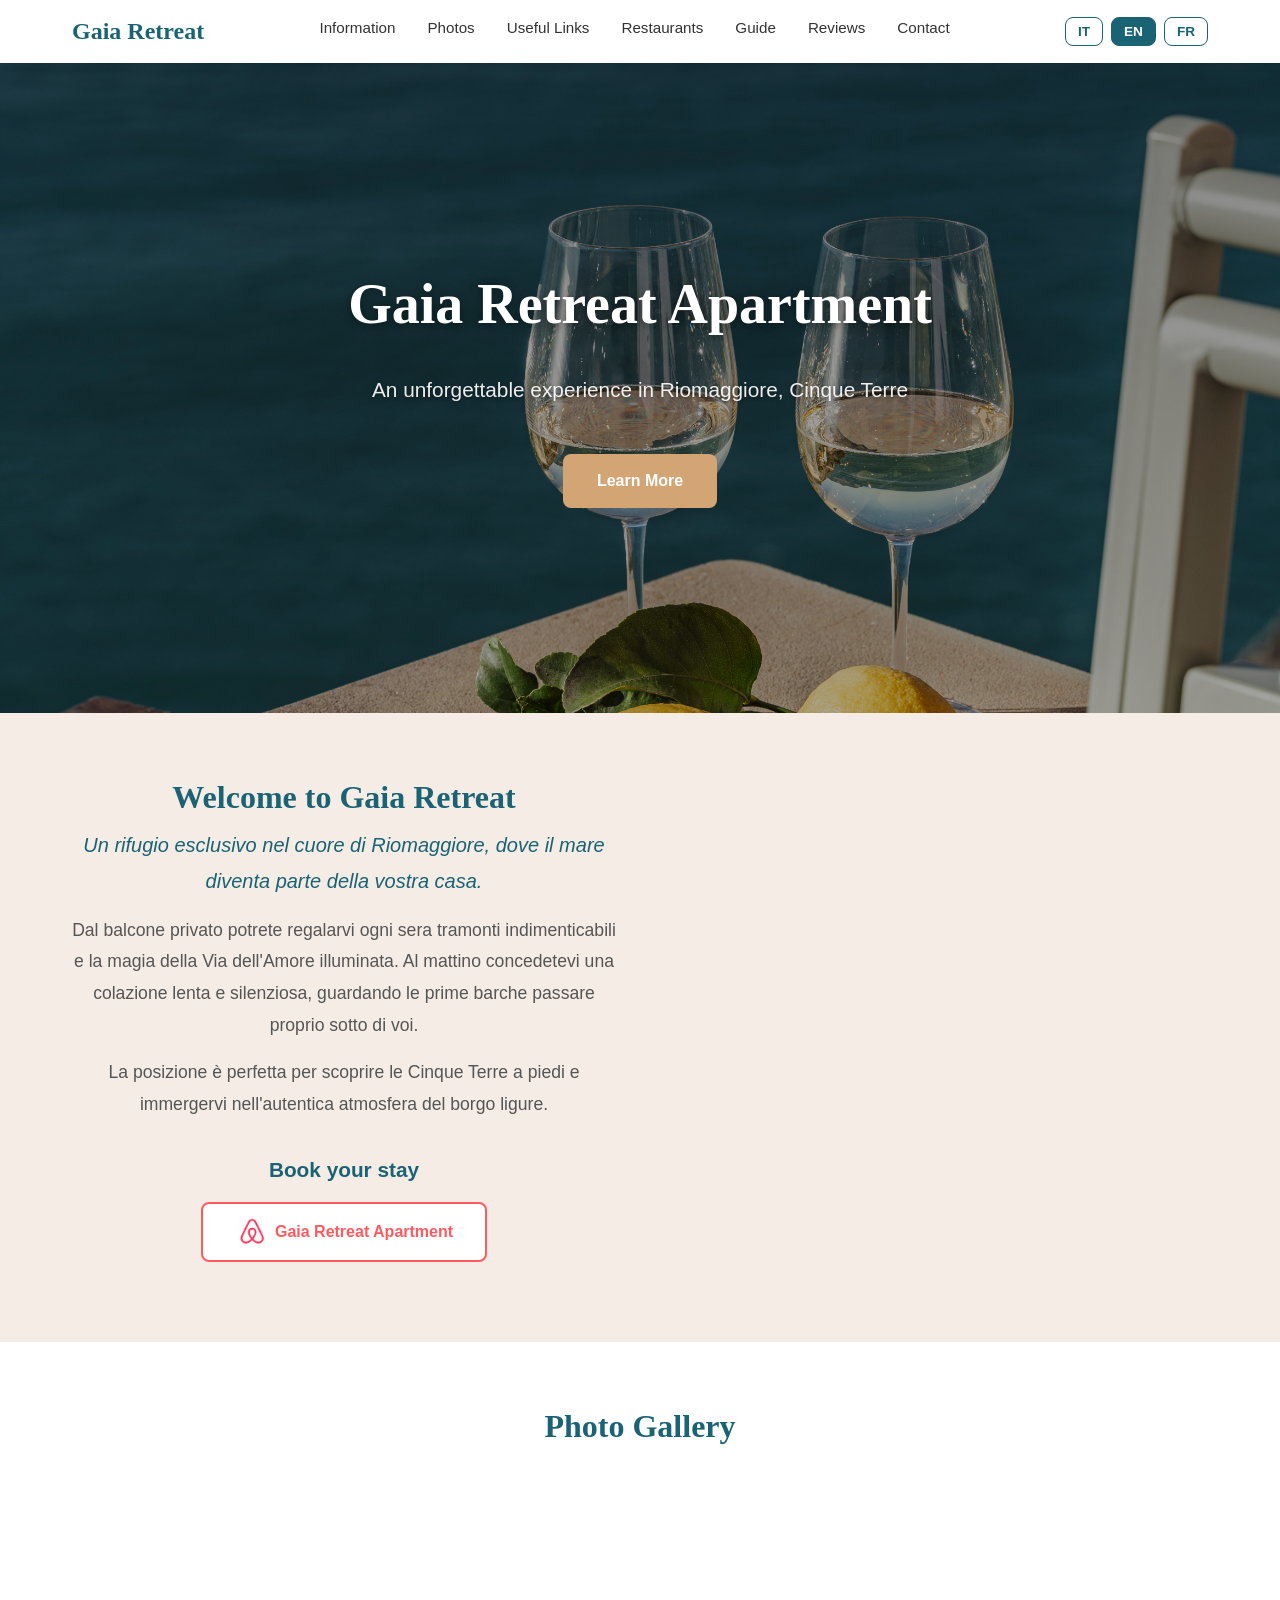
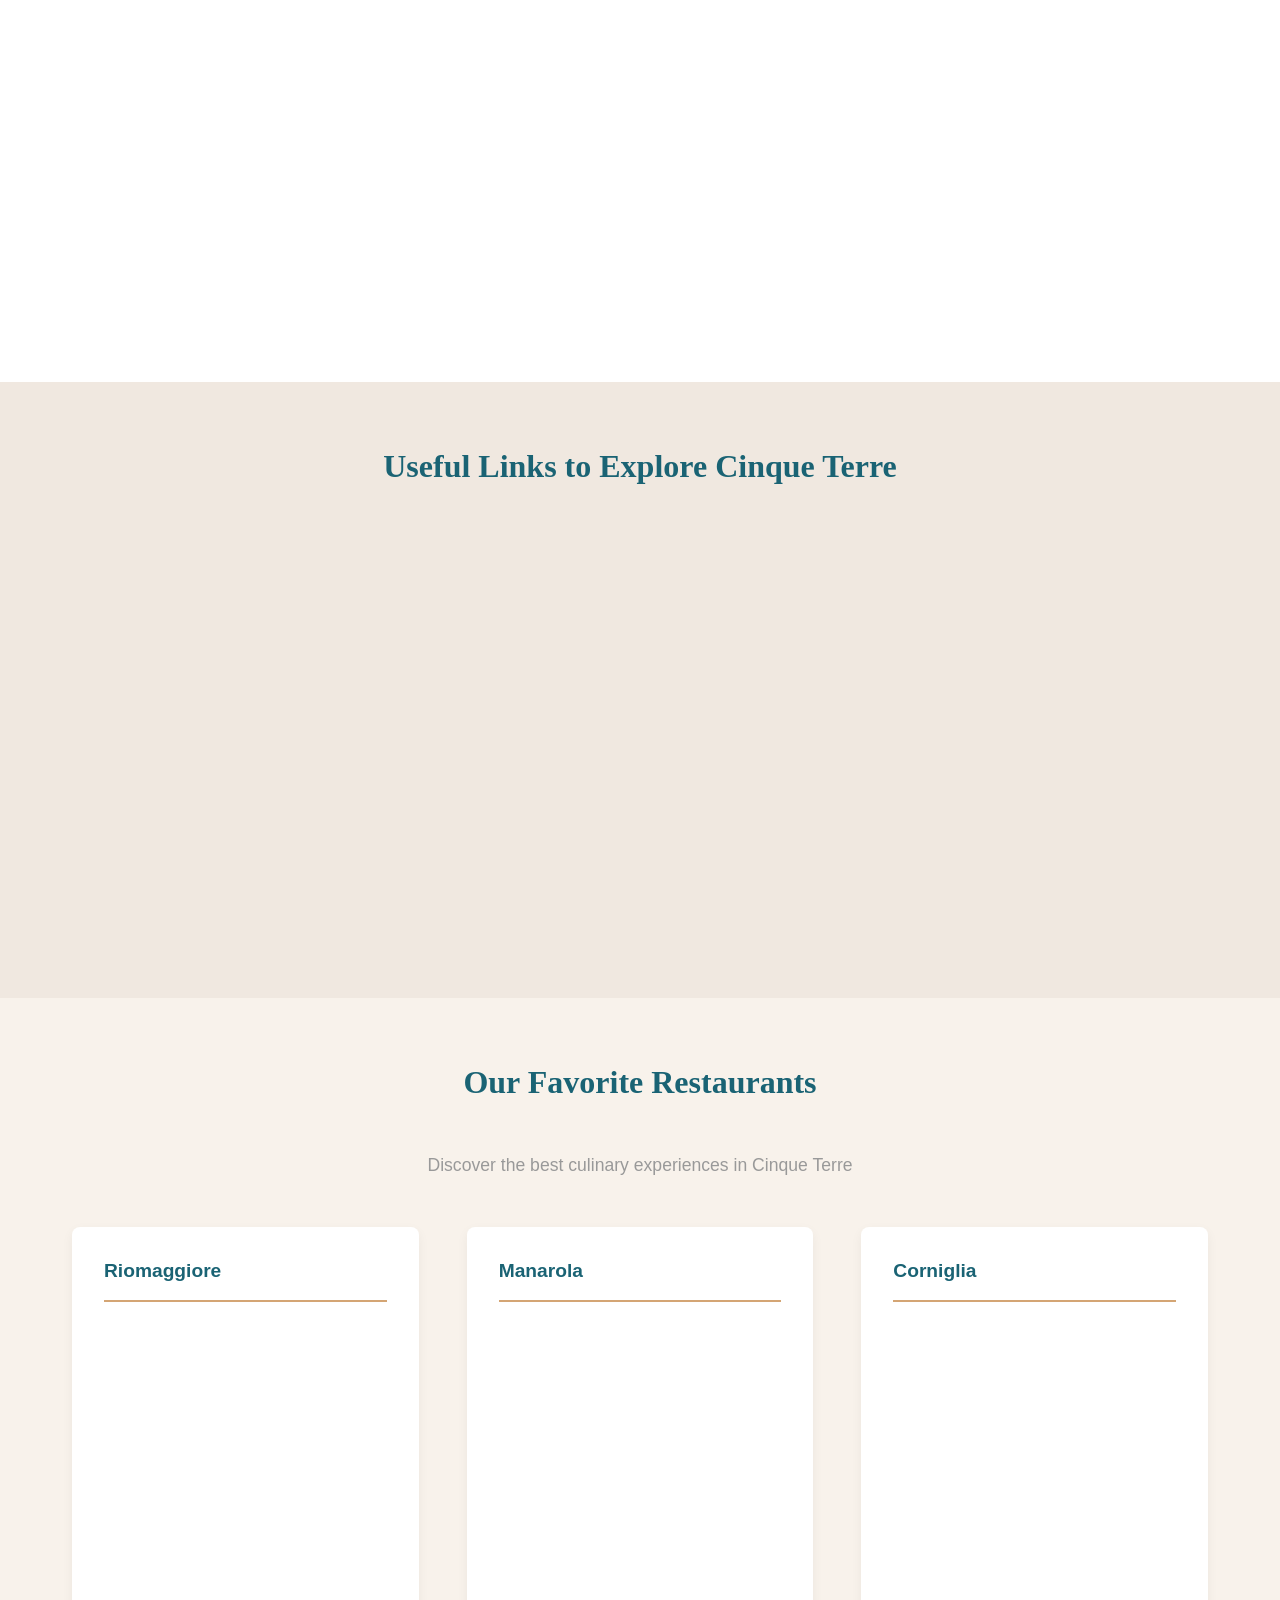
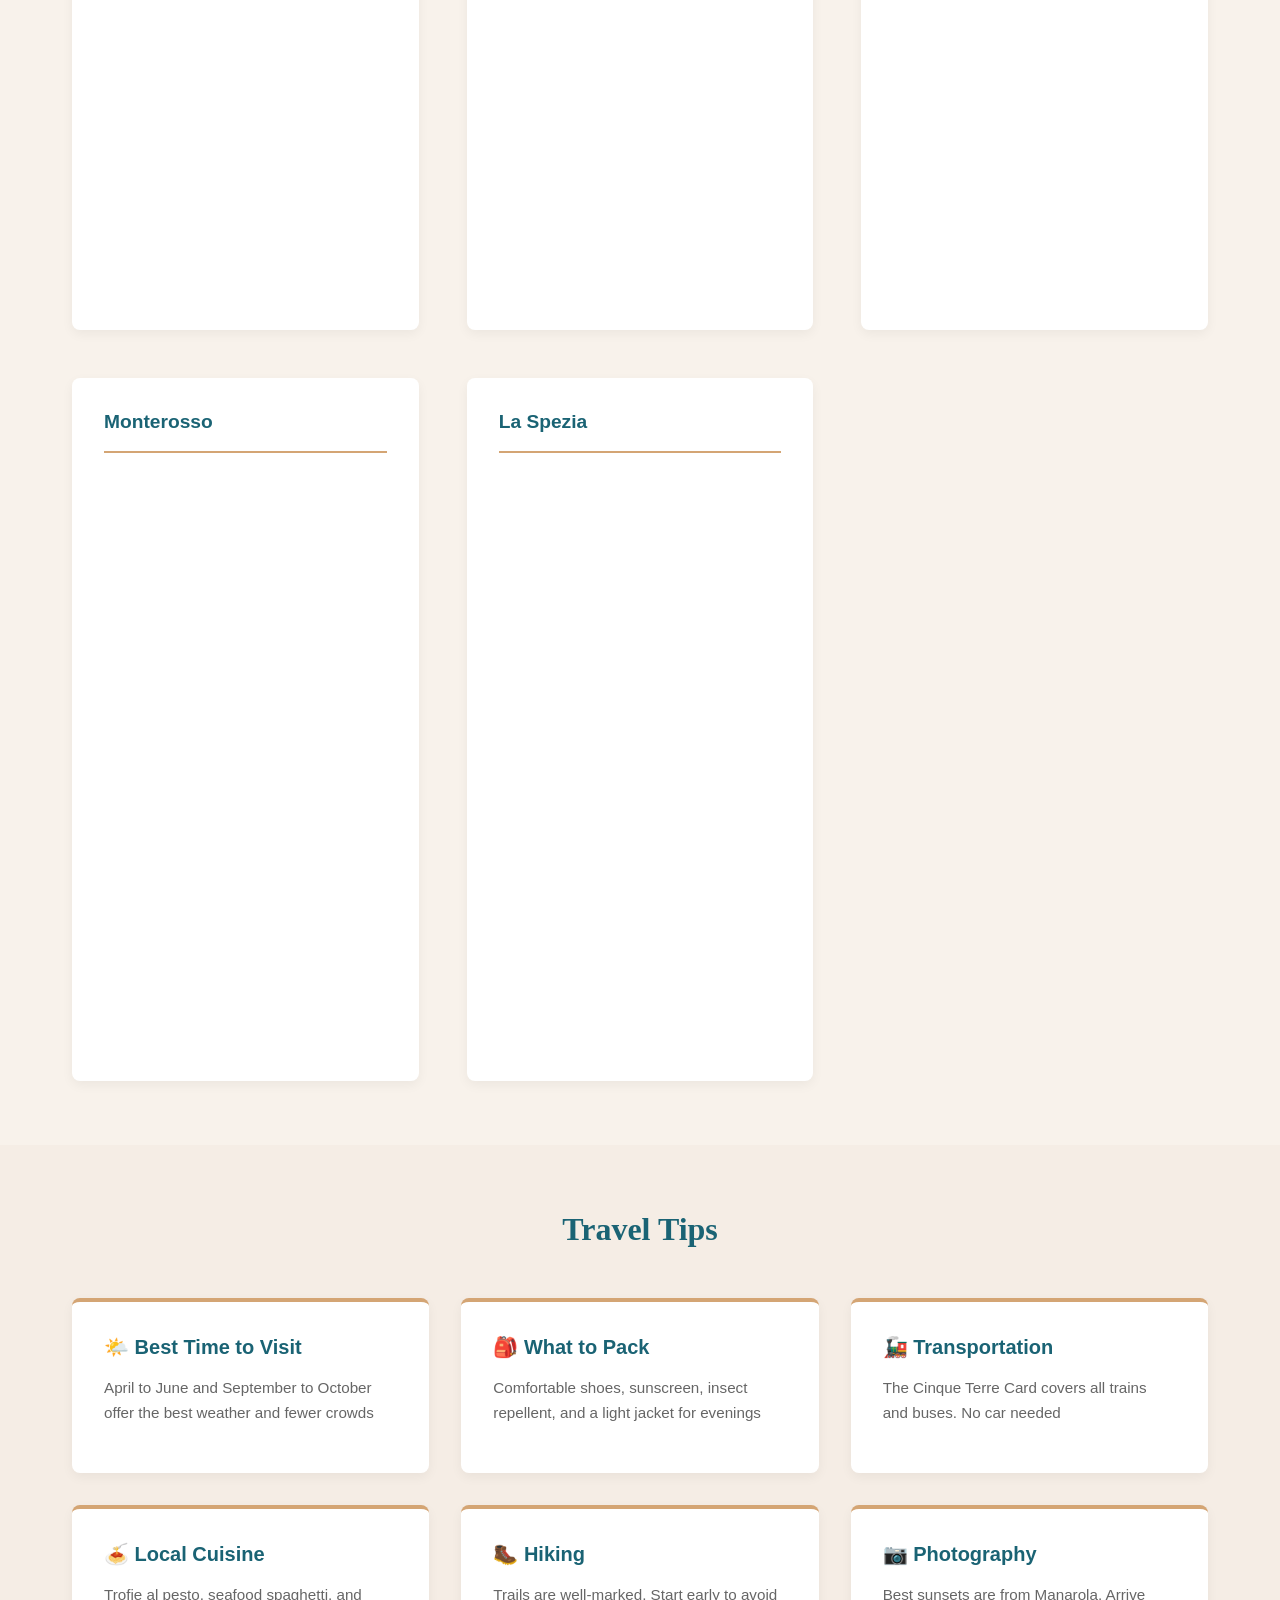
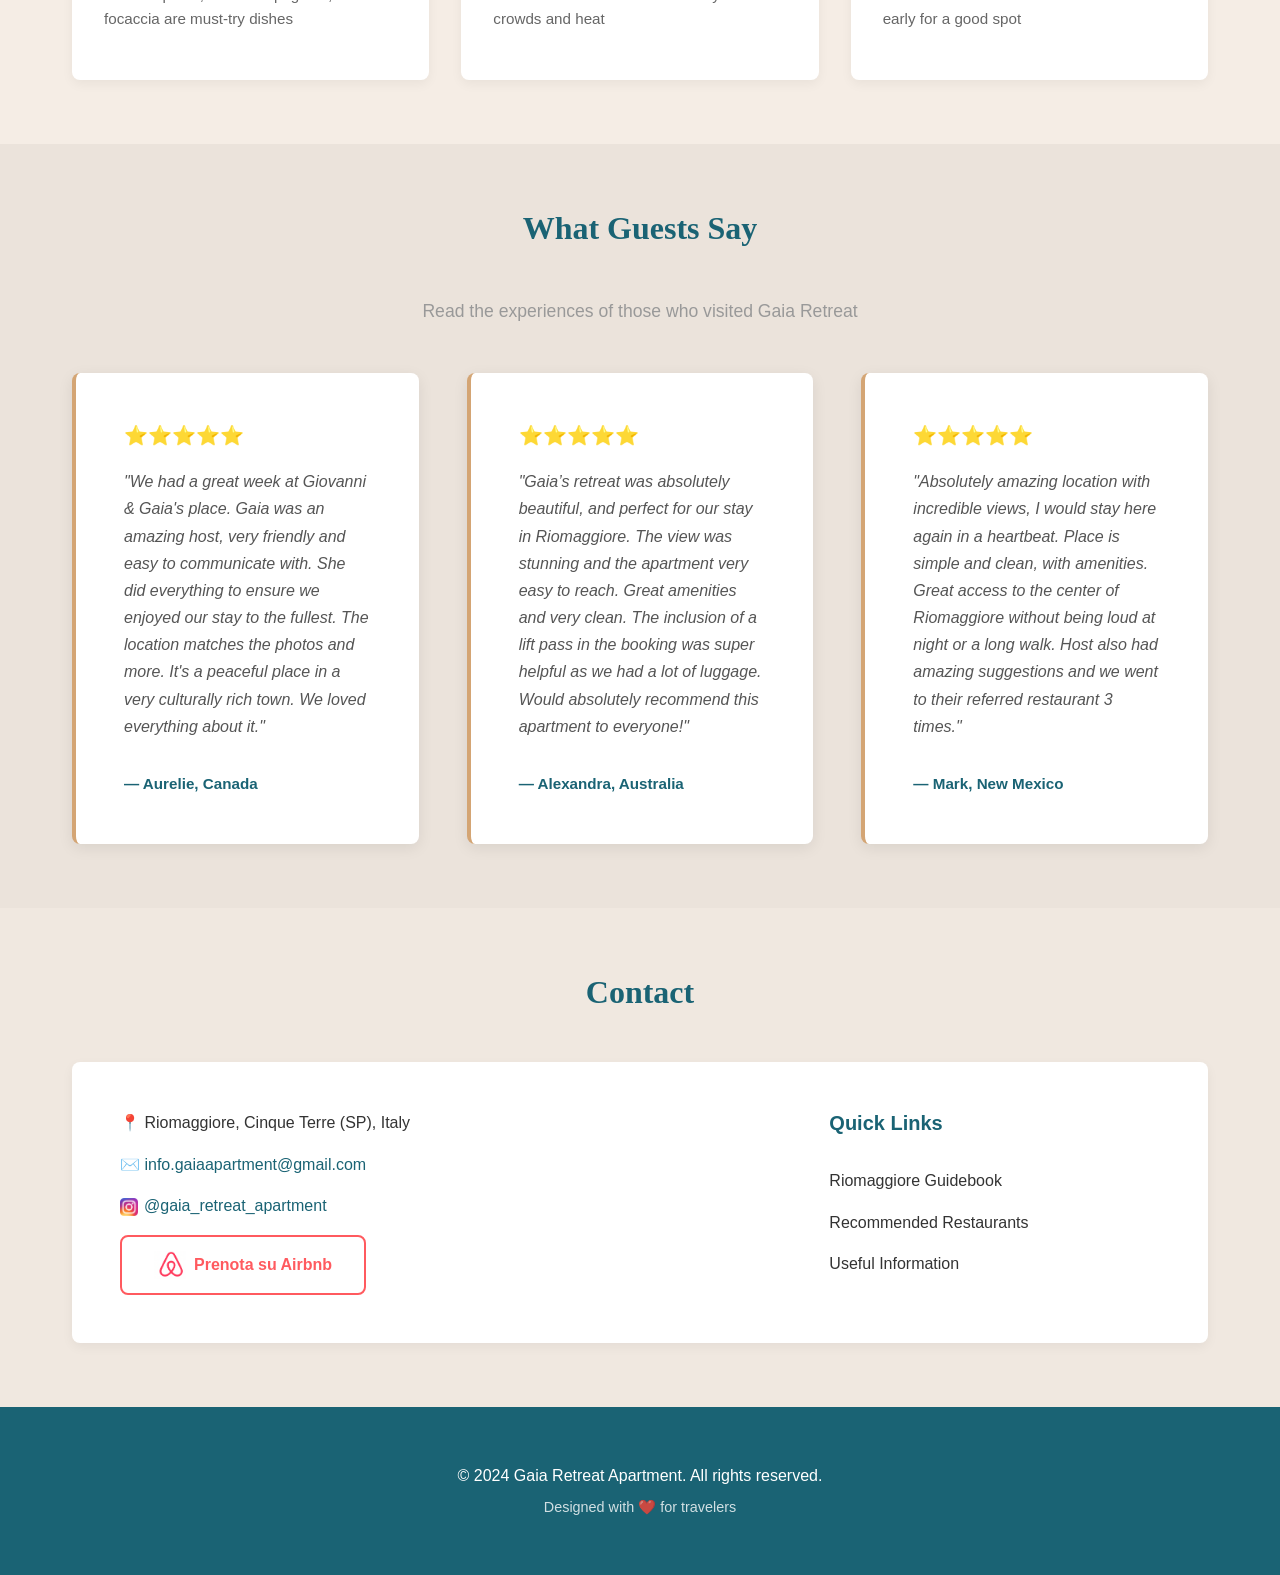
==== commit ef5bb239: "Migliorie sezione About e stile generale - Descrizione 'Benvenuto al Gaia Retreat' divisa in 3 parag" ====
--- a/index.html
+++ b/index.html
@@ -54,7 +54,9 @@
             <div class="about-grid">
                 <div class="about-content">
                     <h2 class="section-title" data-i18n="about.title">Benvenuto a Gaia Retreat</h2>
-                    <p class="about-text" data-i18n="about.description">Un rifugio accogliente nel cuore di Riomaggiore, il posto ideale per scoprire le Cinque Terre. Qui trovi tutte le informazioni utili per pianificare il tuo soggiorno e vivere un'esperienza autentica.</p>
+                    <p class="about-text about-text-lead" data-i18n="about.description-1">Un rifugio esclusivo nel cuore di Riomaggiore, dove il mare diventa parte della vostra casa.</p>
+                    <p class="about-text" data-i18n="about.description-2">Dal balcone privato potrete regalarvi ogni sera tramonti indimenticabili e la magia della Via dell'Amore illuminata. Al mattino concedetevi una colazione lenta e silenziosa, guardando le prime barche passare proprio sotto di voi.</p>
+                    <p class="about-text" data-i18n="about.description-3">La posizione è perfetta per scoprire le Cinque Terre a piedi e immergervi nell'autentica atmosfera del borgo ligure.</p>
                     
                     <div class="booking-cta">
                         <p data-i18n="about.booking">Prenota il tuo soggiorno:</p>
--- a/styles.css
+++ b/styles.css
@@ -362,24 +362,35 @@
     align-items: center;
 }
 
+.about-section .section-title {
+    margin-bottom: var(--spacing-xs);
+}
+
 .about-text {
     font-size: 1.1rem;
     color: #555555;
     line-height: 1.8;
-    margin-bottom: var(--spacing-lg);
+    margin-bottom: var(--spacing-sm);
+    text-align: center;
+}
+
+.about-text-lead {
+    font-size: 1.25rem;
+    font-style: italic;
+    color: var(--color-primary);
+    font-weight: 500;
 }
 
 .booking-cta {
-    background: white;
-    padding: var(--spacing-md);
-    border-radius: var(--border-radius);
-    border-left: 4px solid var(--color-accent);
+    padding: var(--spacing-sm) 0;
+    text-align: center;
 }
 
 .booking-cta p {
     font-weight: 600;
     margin-bottom: var(--spacing-sm);
     color: var(--color-primary);
+    font-size: 1.3rem;
 }
 
 .about-features {
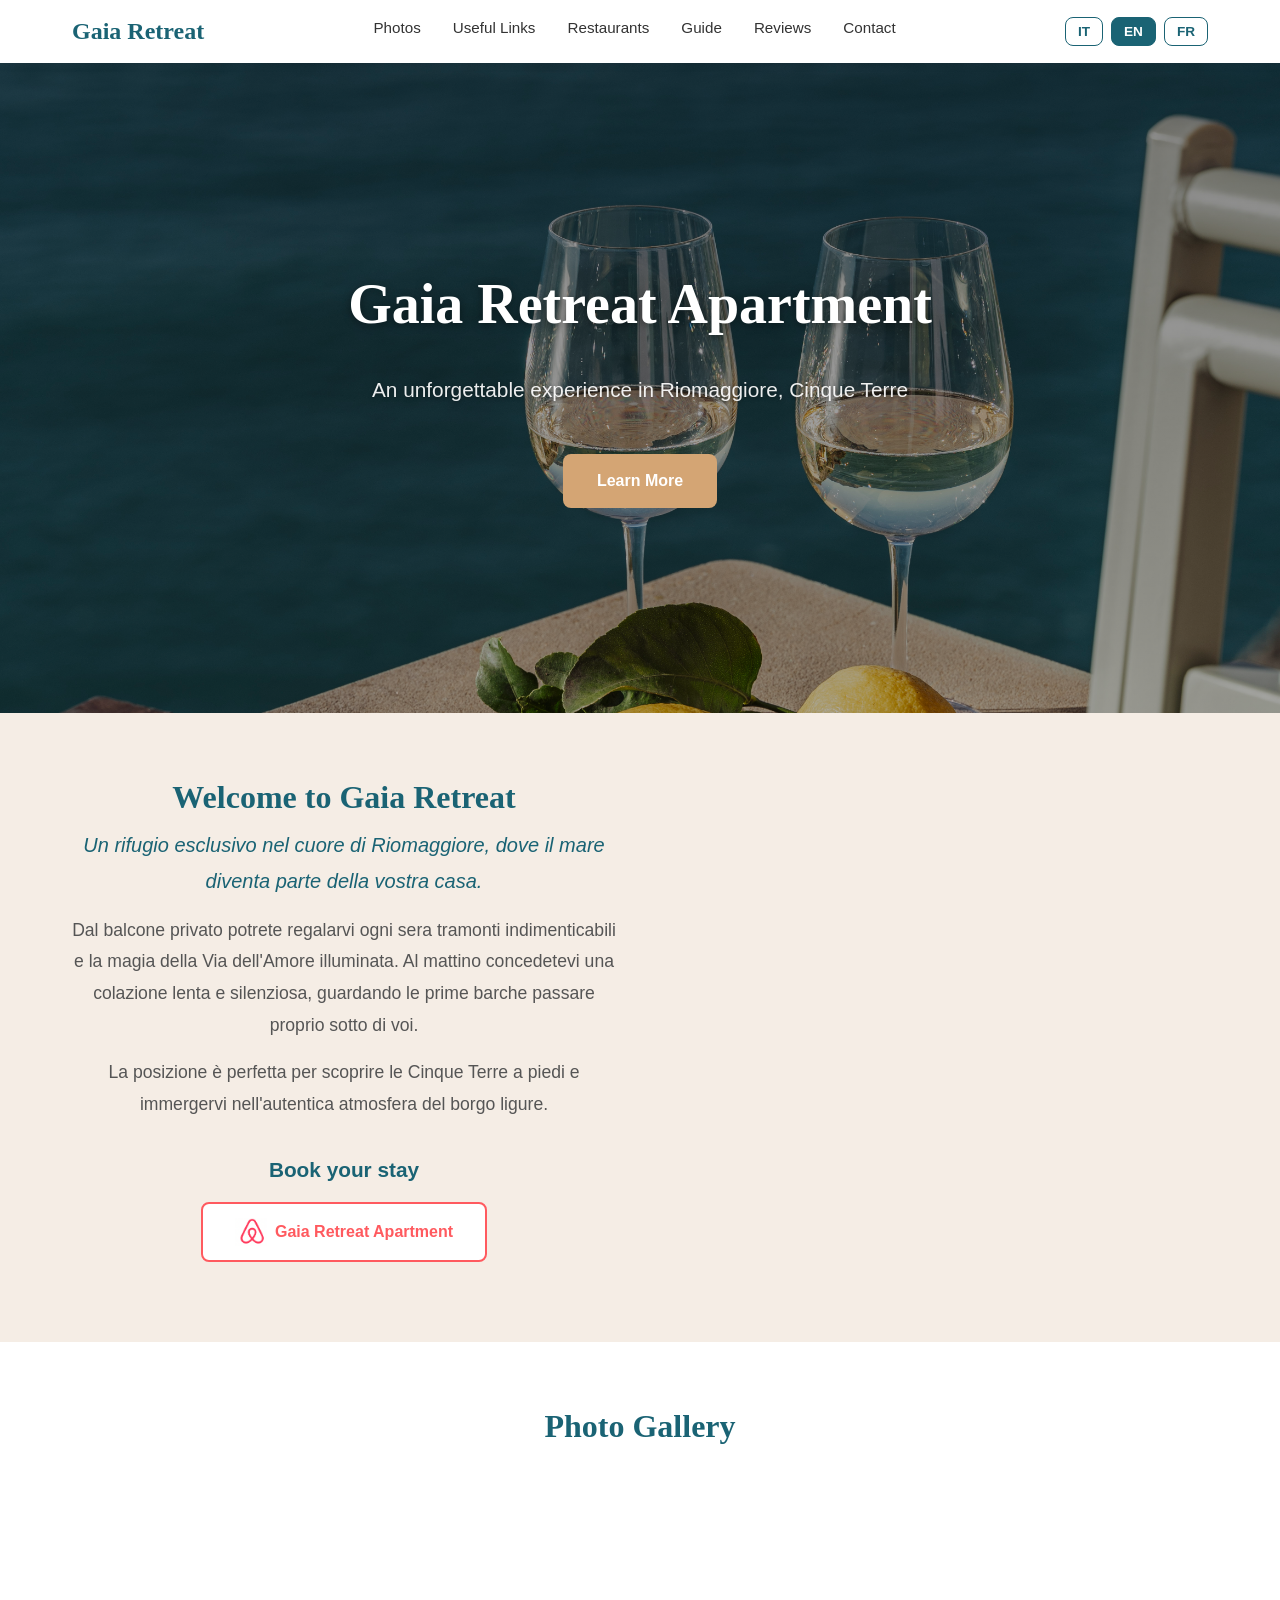
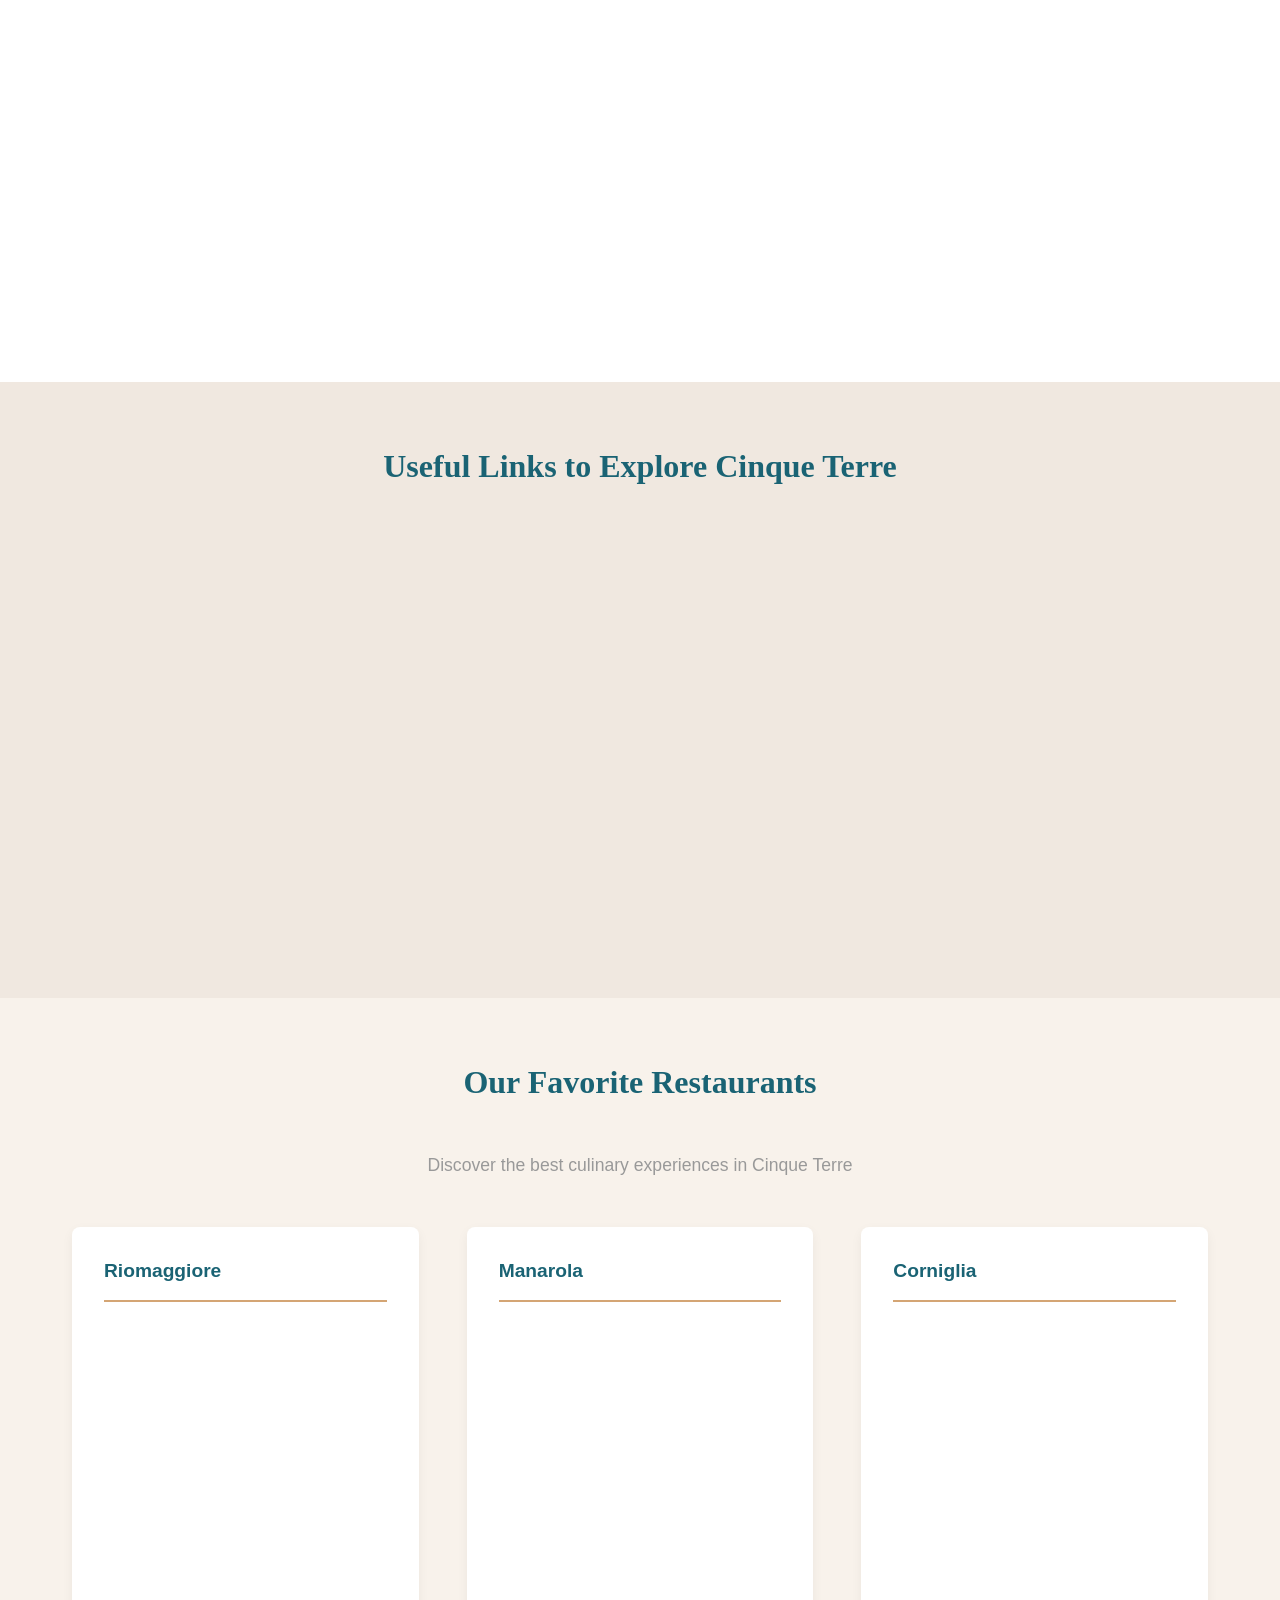
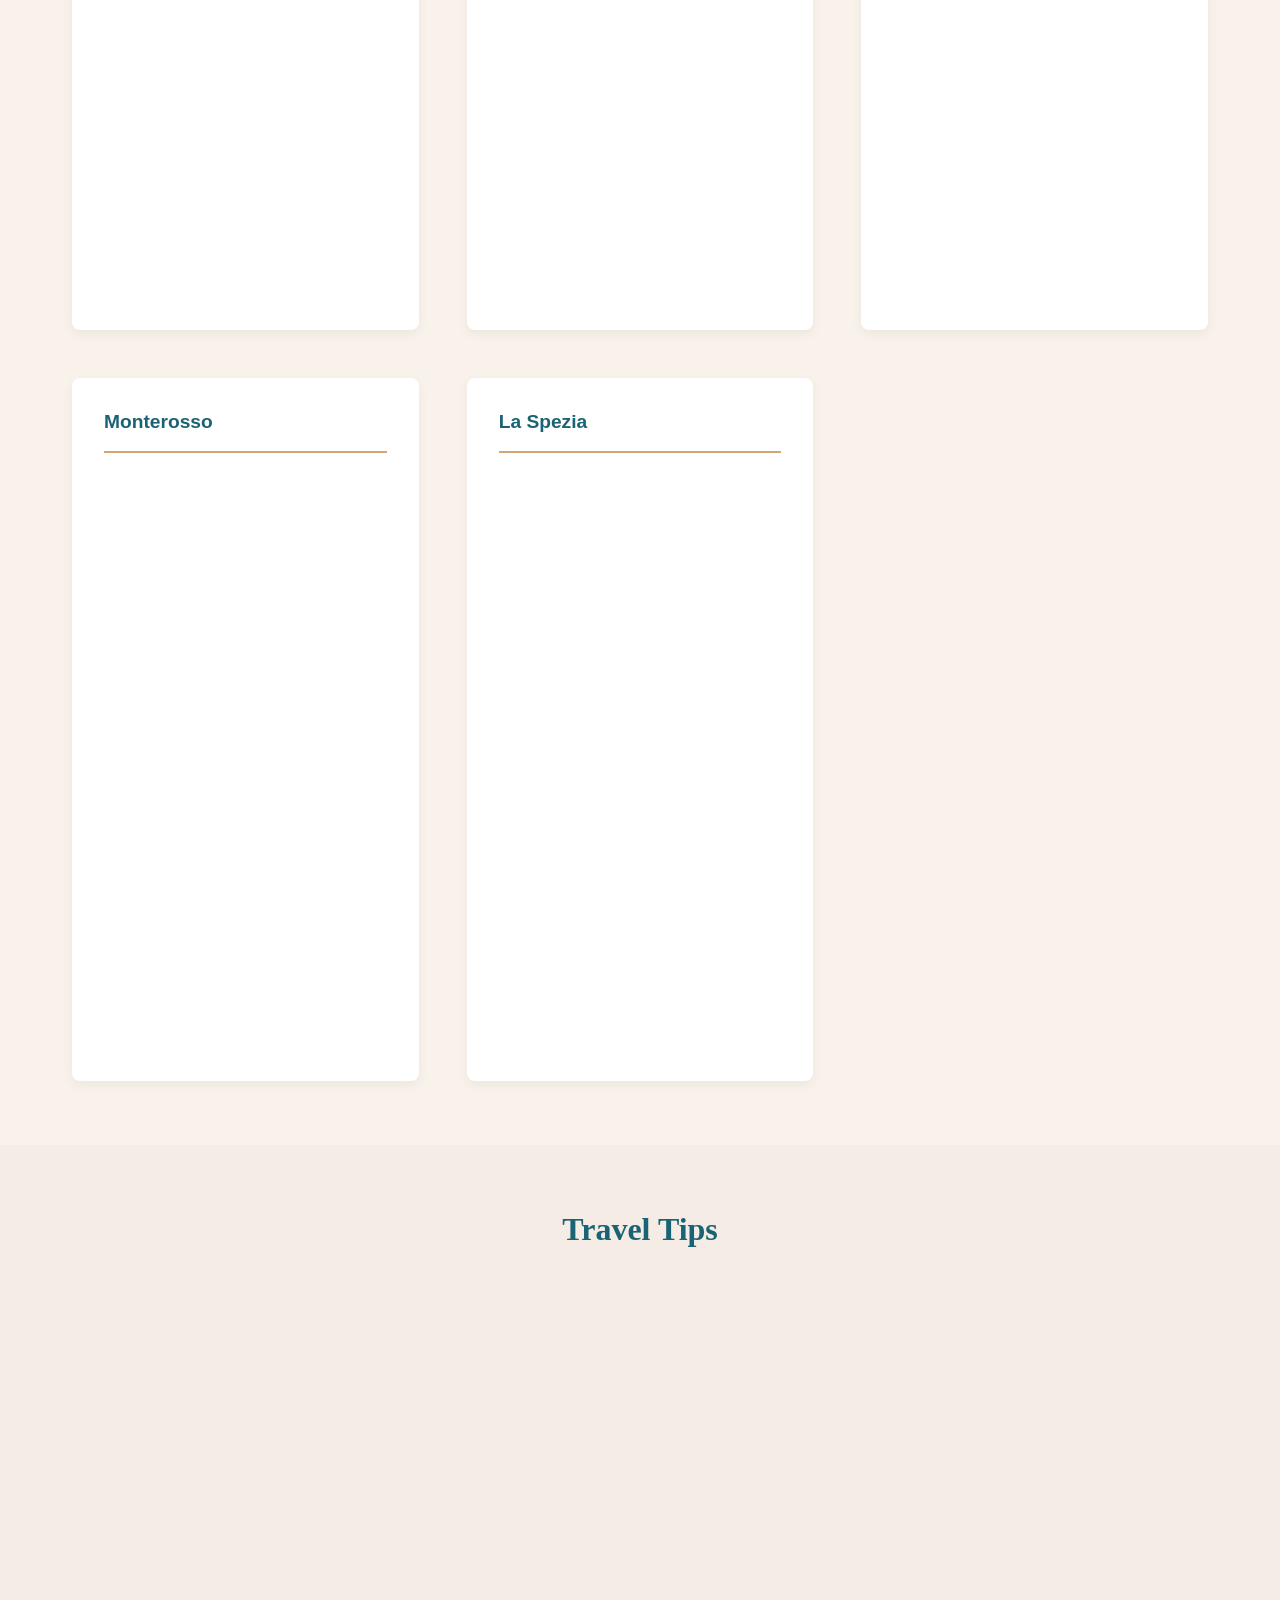
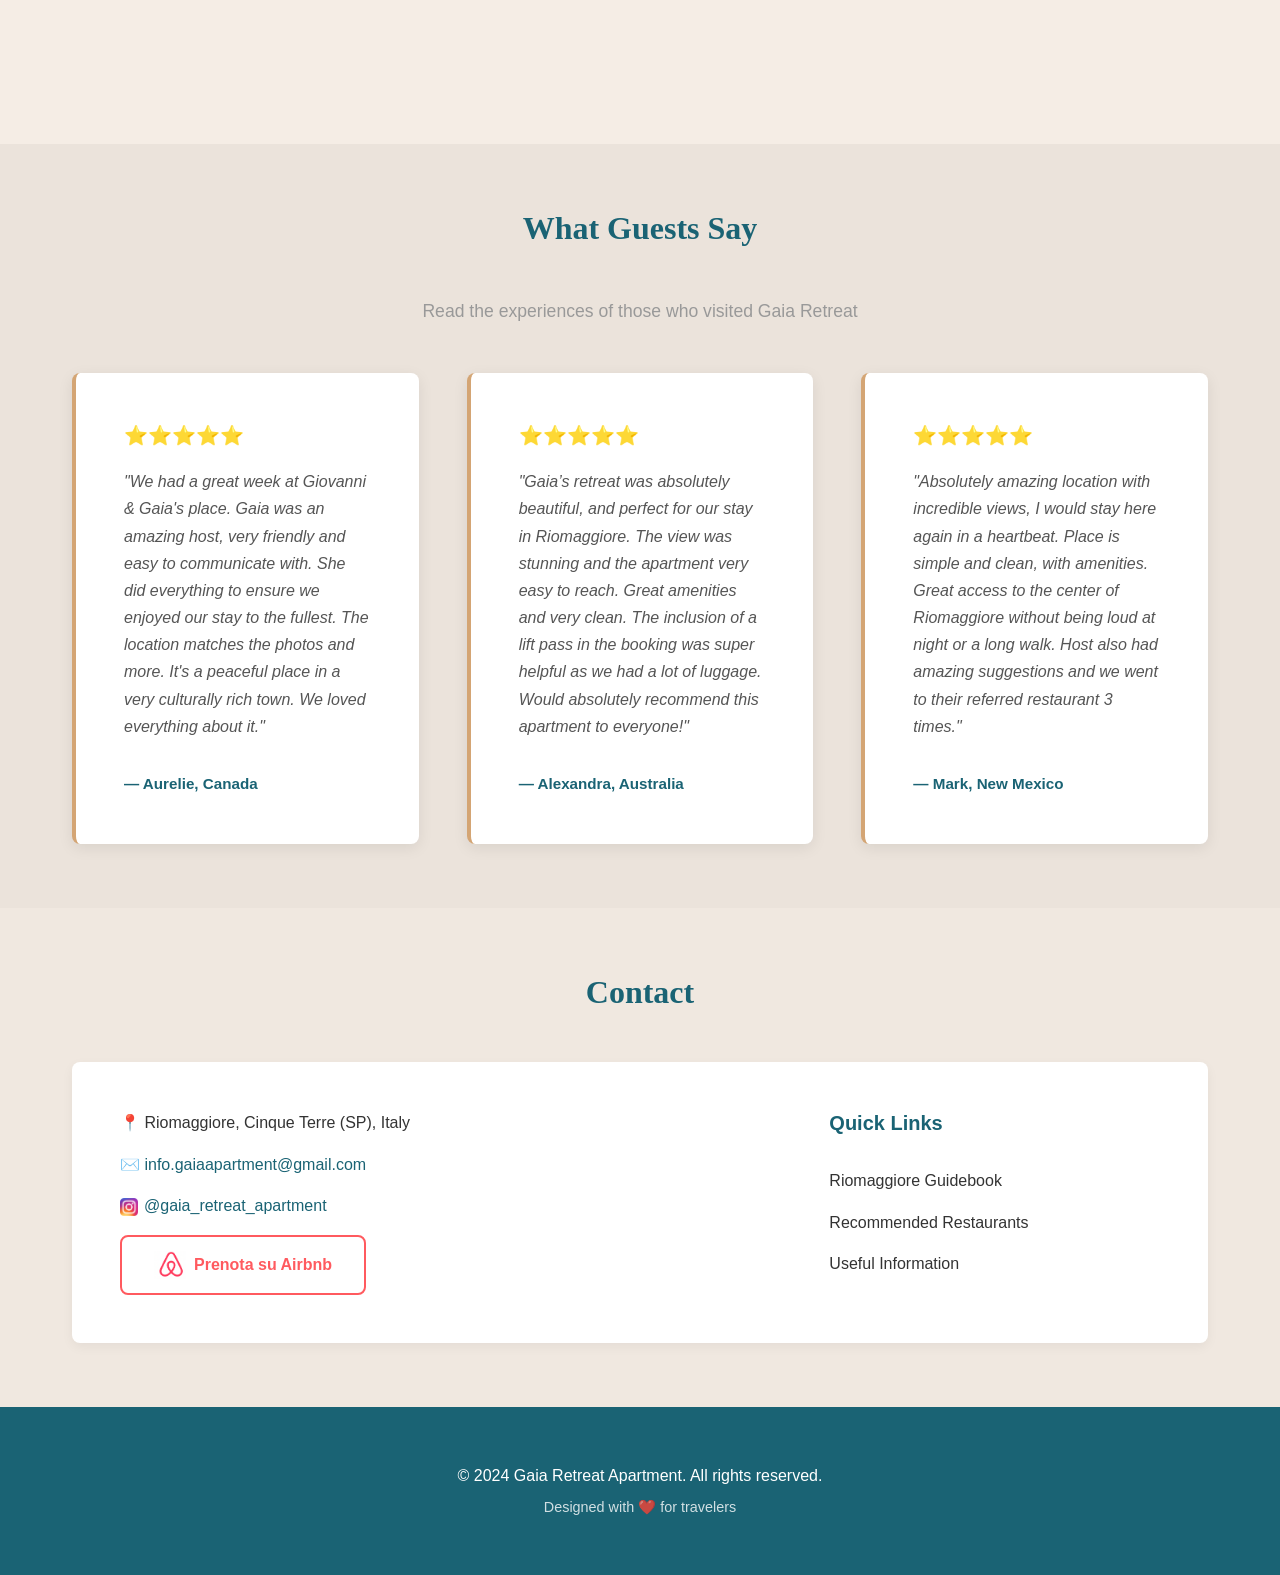
==== commit 94931218: "Rimozione voce Informazioni dal menu Co-authored-by: Copilot <223556219+Copilot@users.noreply.github" ====
--- a/index.html
+++ b/index.html
@@ -21,7 +21,6 @@
                 <span></span>
             </button>
             <div class="nav-menu" id="navMenu">
-                <a href="#about" class="nav-link" data-i18n="nav.about">Informazioni</a>
                 <a href="#gallery" class="nav-link" data-i18n="nav.gallery">Foto</a>
                 <a href="#useful-links" class="nav-link" data-i18n="nav.links">Siti Utili</a>
                 <a href="#restaurants" class="nav-link" data-i18n="nav.restaurants">Locali</a>
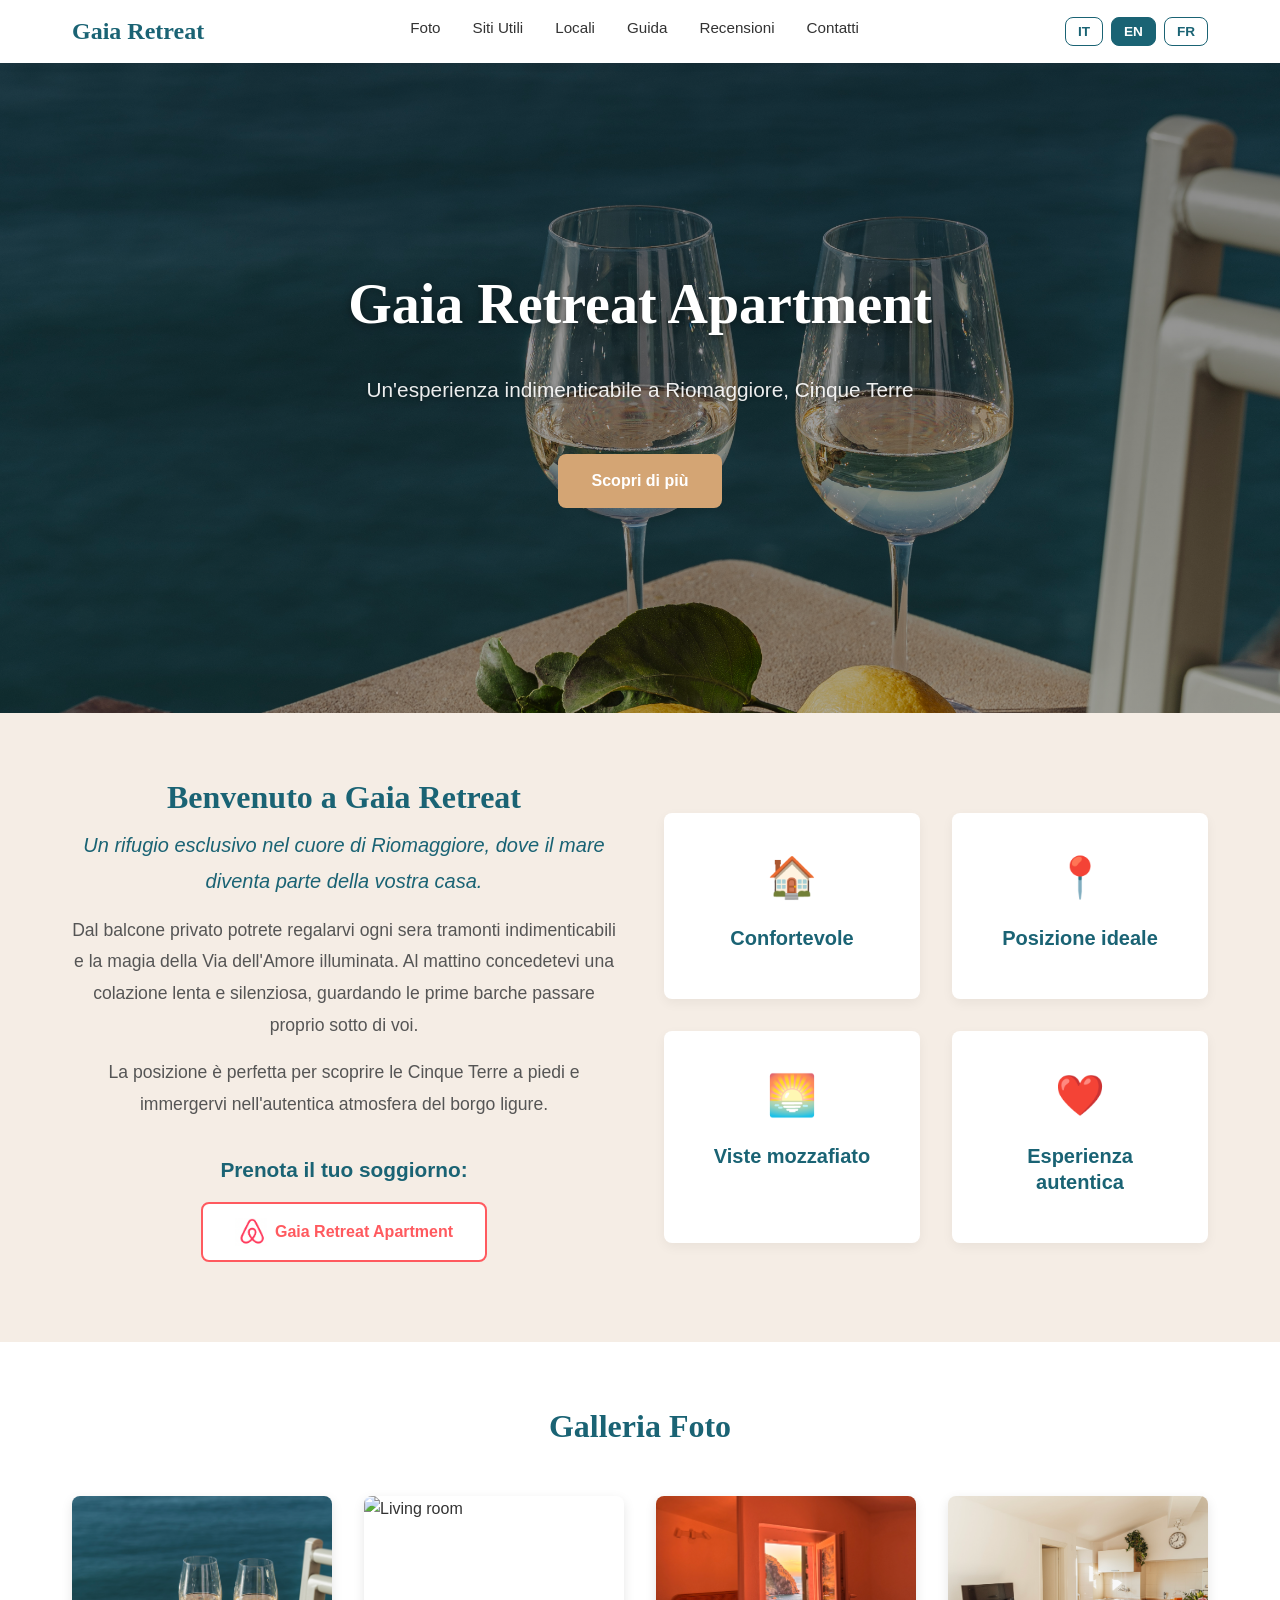
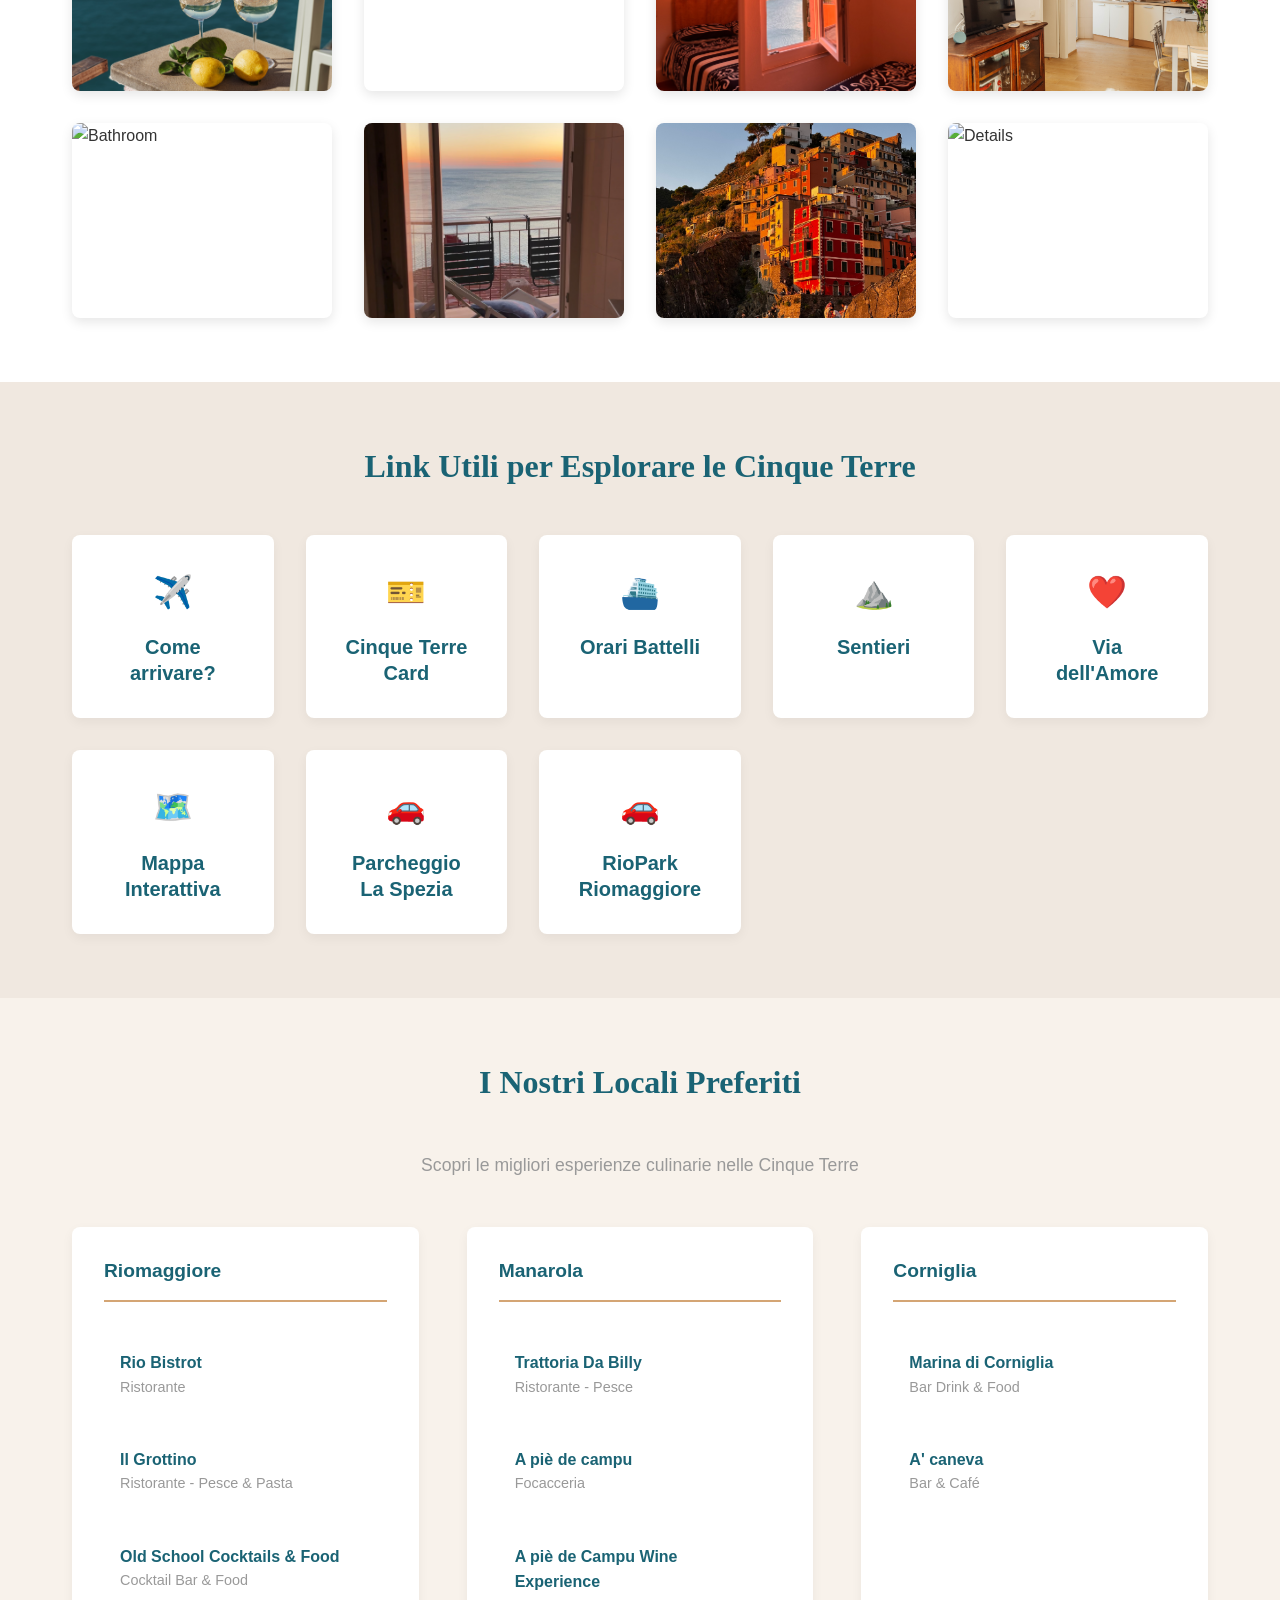
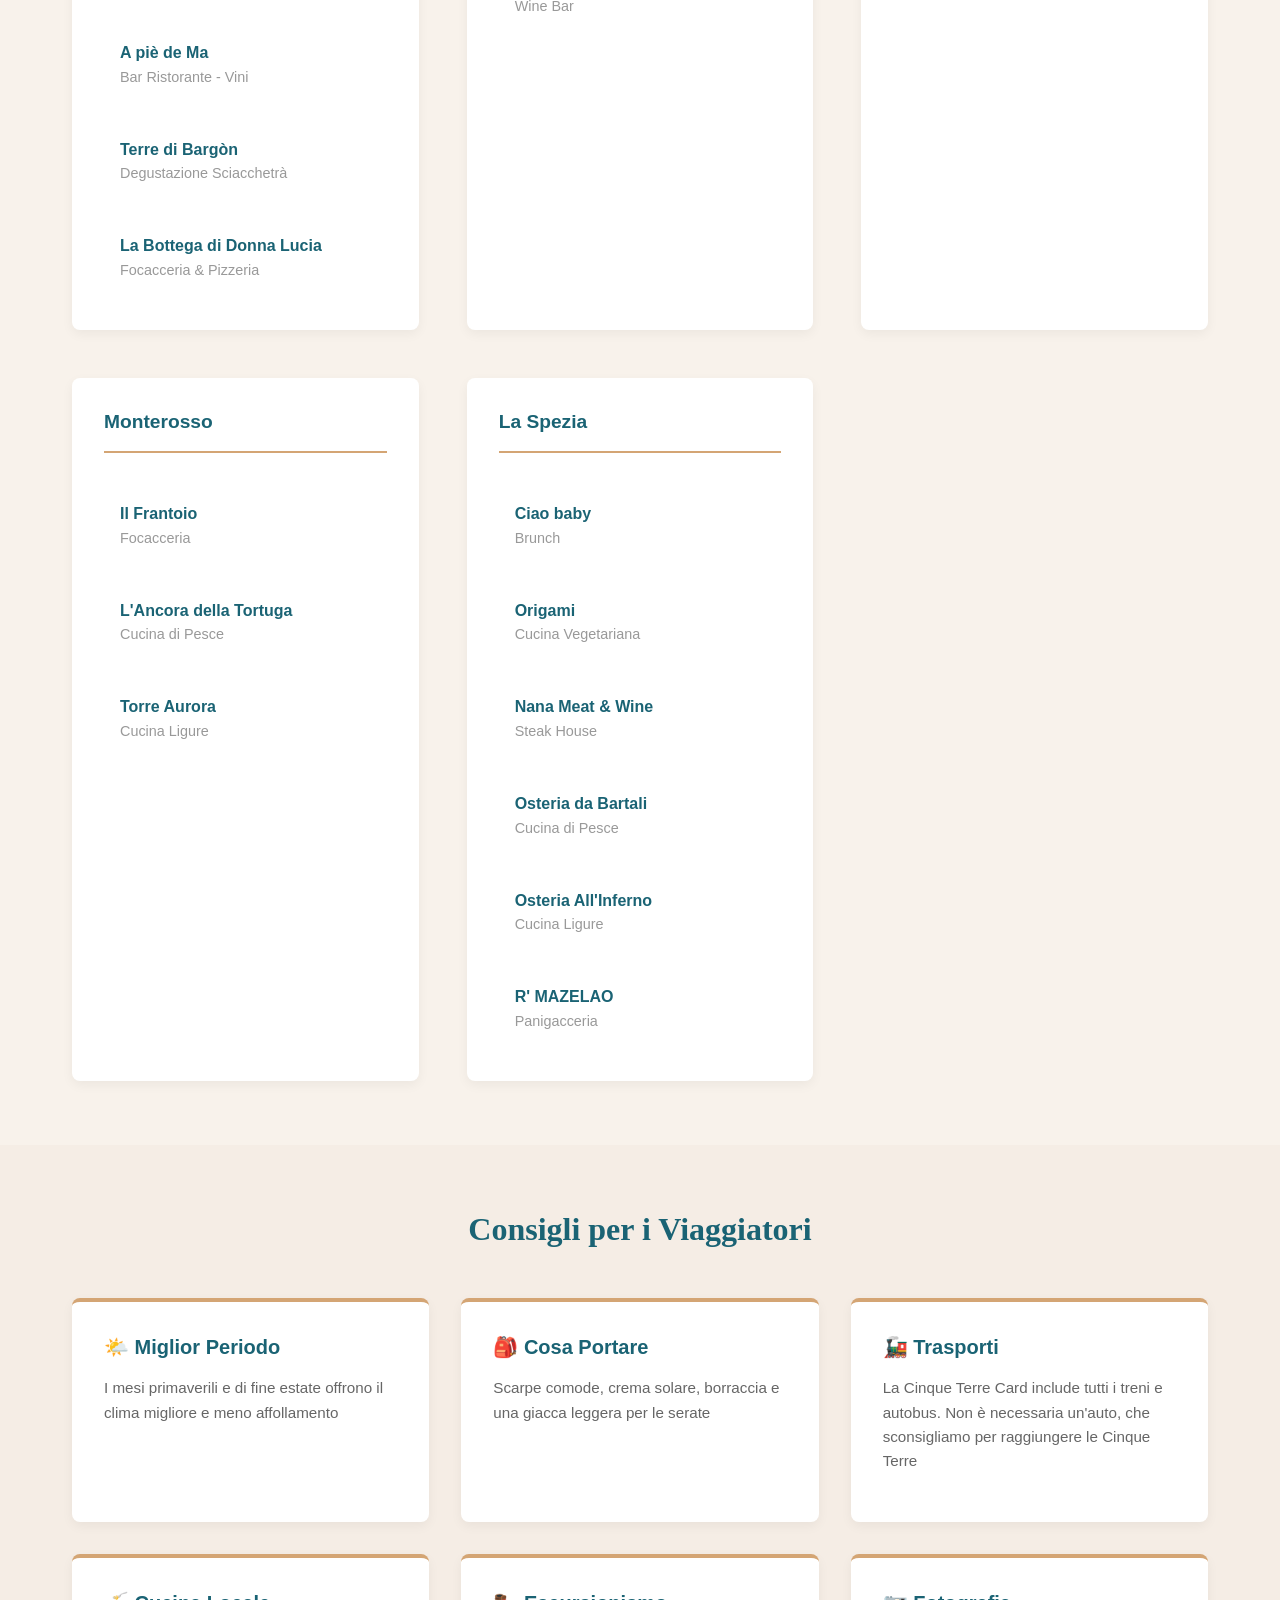
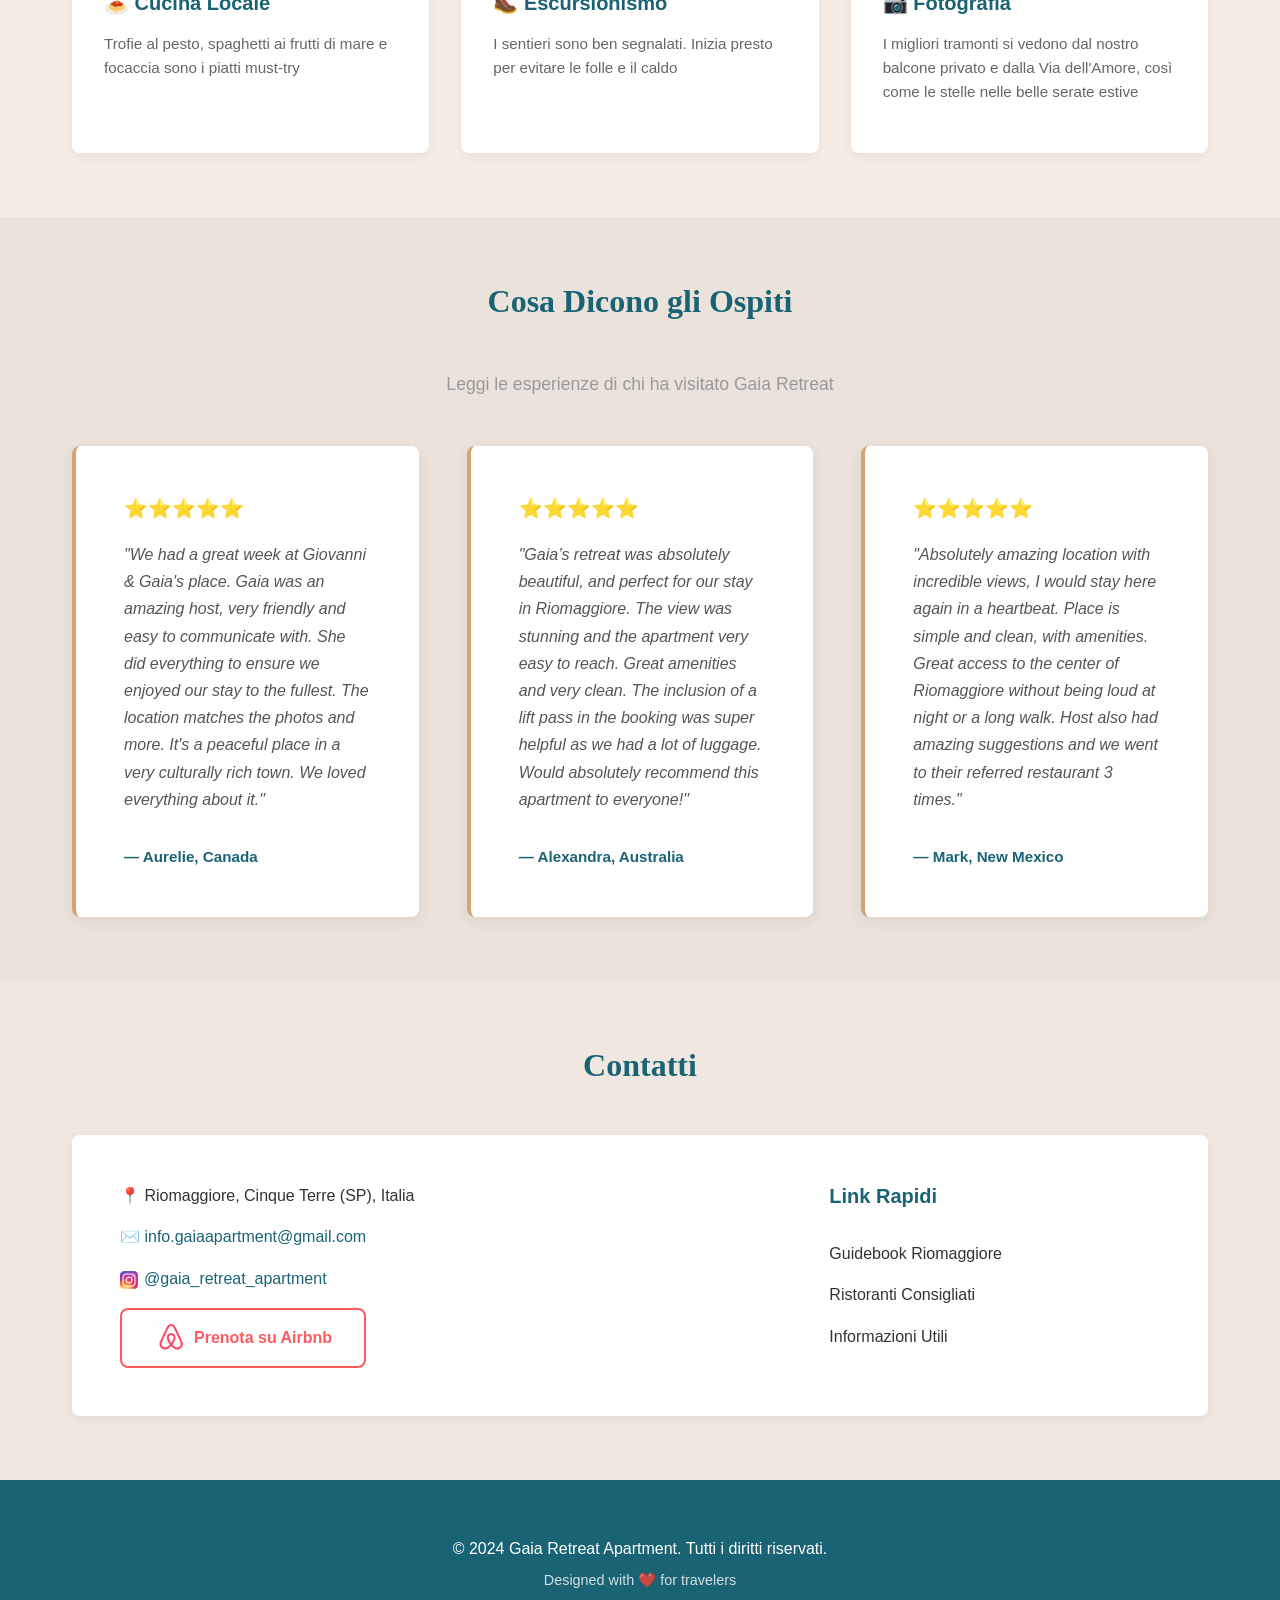
==== commit f65162fb: "Update La Spezia parking link to Google Maps Replace mobpark.eu link with Google Maps pin for Parche" ====
--- a/index.html
+++ b/index.html
@@ -149,7 +149,7 @@
                     <span class="link-icon">🗺️</span>
                     <h3 data-i18n="links.map">Mappa Interattiva</h3>
                 </a>
-                <a href="https://mobpark.eu/servizi/park-centro-stazione-la-spezia/" target="_blank" class="link-card">
+                <a href="https://www.google.com/maps?q=Parcheggio+della+Stazione,+19125+La+Spezia+SP&ftid=0x12d4fd7fd1902883:0xc847b54da6380e46&entry=gps&shh=CAE&lucs=,94297699,94284505,94231188,94280568,47071704,94218641,94282134,94286869&g_ep=CAISEjI2LjE3LjIuOTAyNzg4MTI0MBgAINeCAypILDk0Mjk3Njk5LDk0Mjg0NTA1LDk0MjMxMTg4LDk0MjgwNTY4LDQ3MDcxNzA0LDk0MjE4NjQxLDk0MjgyMTM0LDk0Mjg2ODY5QgJJVA%3D%3D&skid=91462709-4707-42d6-9c20-784c27343a4a&g_st=iw" target="_blank" class="link-card">
                     <span class="link-icon">🚗</span>
                     <h3 data-i18n="links.parking1">Parcheggio La Spezia</h3>
                 </a>
--- a/styles.css
+++ b/styles.css
@@ -751,6 +751,9 @@
     .hero {
         min-height: 400px;
         padding: var(--spacing-lg) var(--spacing-md);
+        background-attachment: scroll;
+        background-position: center center;
+        background-size: cover;
     }
 
     .hero-title {
